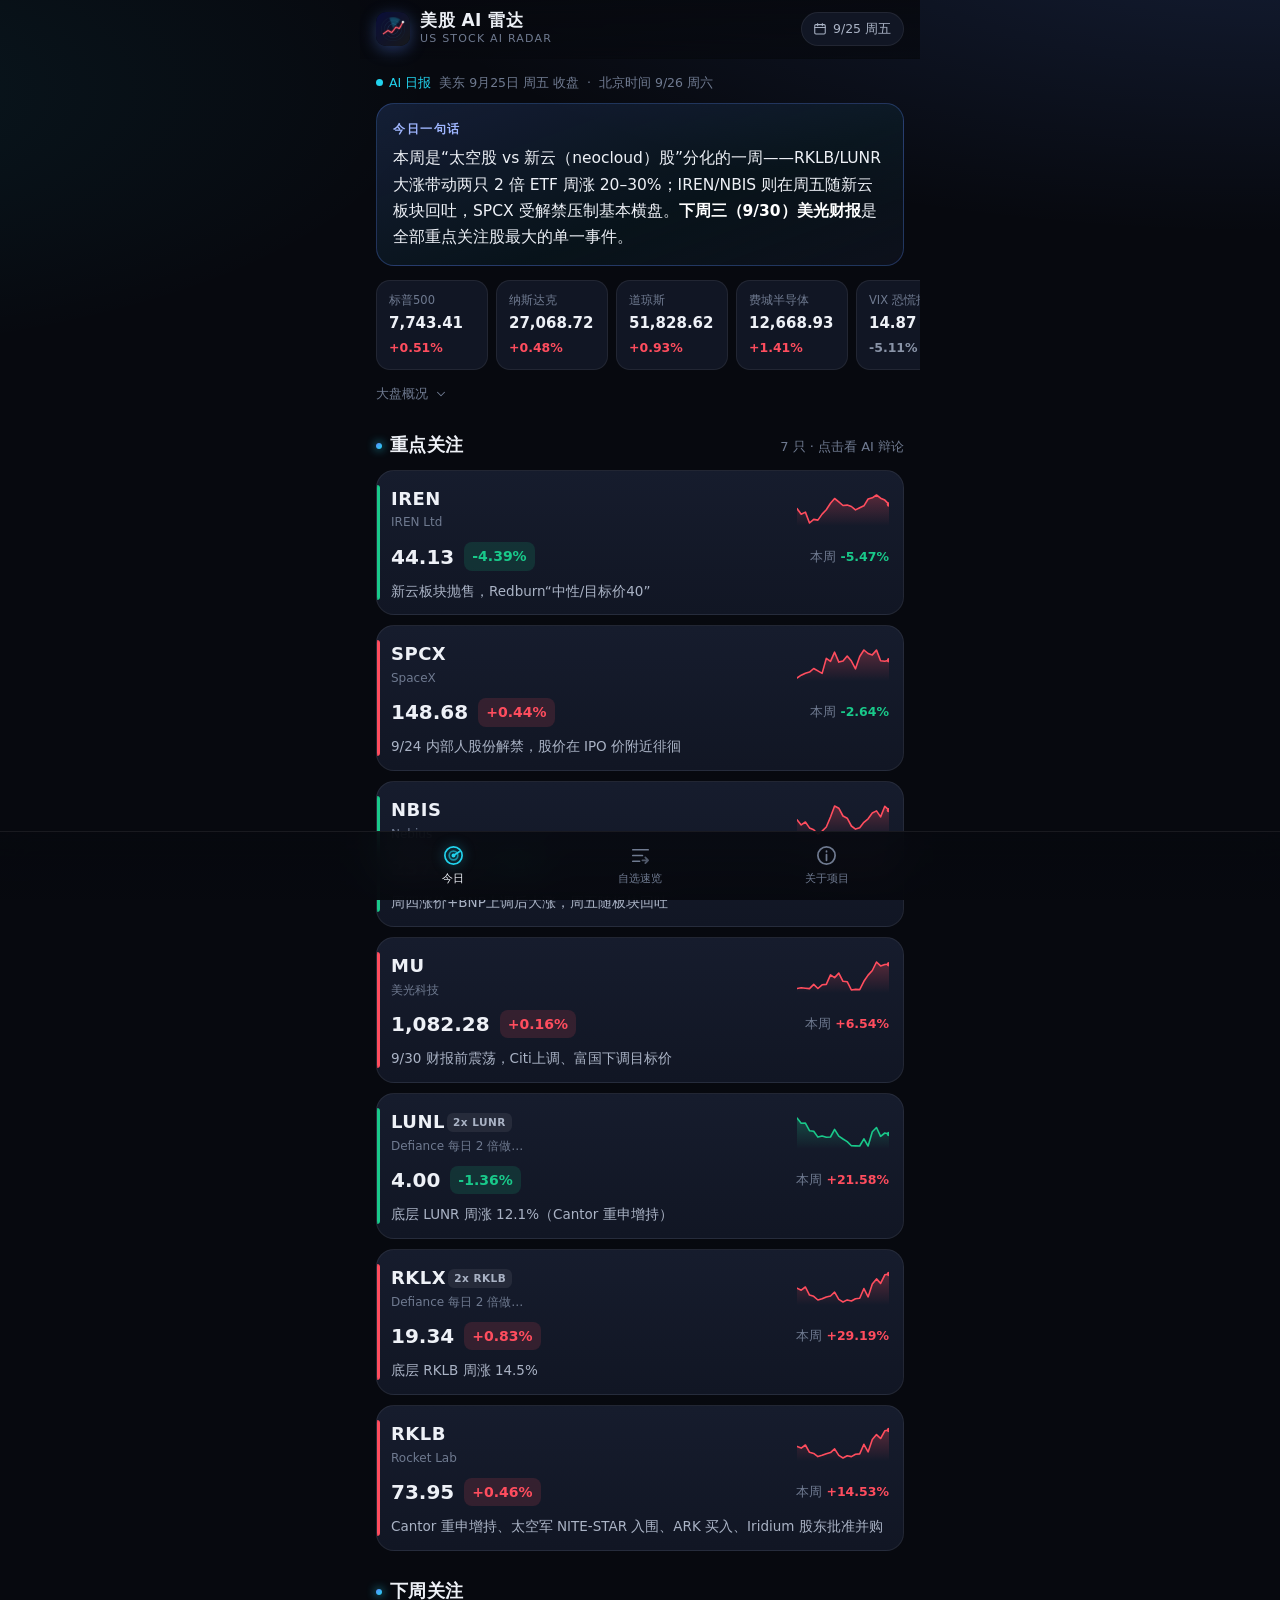
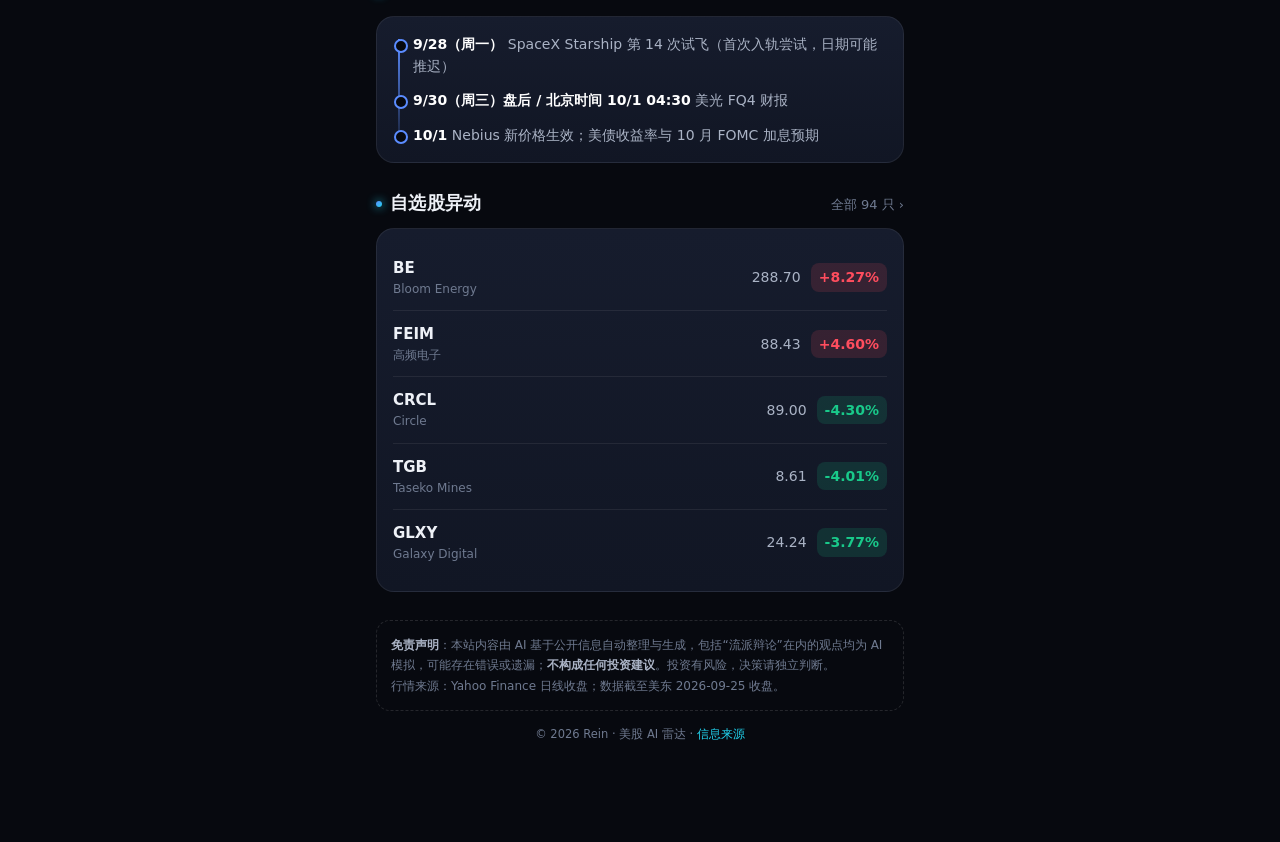
==== index.html @ 400b1da5 "美股 AI 雷达 v1: mobile-first PWA, daily JSON pipeline, AI debate UI" ====
<!doctype html>
<html lang="zh-CN">
<head>
<meta charset="utf-8">
<meta name="viewport" content="width=device-width,initial-scale=1,viewport-fit=cover">
<title>美股 AI 雷达 · 每日中文美股异动解读</title>
<meta name="description" content="AI Agent 每个交易日自动汇总美国媒体、公告、分析师评级与论坛情绪，用中文解读美股涨跌原因，并模拟价值/成长/技术/宏观四大流派辩论。">
<meta name="theme-color" content="#07090f">
<meta name="color-scheme" content="dark">
<meta name="apple-mobile-web-app-capable" content="yes">
<meta name="mobile-web-app-capable" content="yes">
<meta name="apple-mobile-web-app-status-bar-style" content="black-translucent">
<meta name="apple-mobile-web-app-title" content="美股雷达">
<meta property="og:title" content="美股 AI 雷达">
<meta property="og:description" content="每天早上，用中文读懂美股为什么涨跌 · AI 多流派辩论">
<meta property="og:image" content="icons/og.png">
<link rel="manifest" href="manifest.webmanifest">
<link rel="icon" href="icons/favicon-32.png" sizes="32x32">
<link rel="apple-touch-icon" href="icons/apple-touch-icon.png">
<link rel="stylesheet" href="assets/app.css">
</head>
<body>
<main id="app" aria-live="polite"></main>
<noscript><p style="padding:24px;color:#aab3c5">请启用 JavaScript 以查看美股 AI 雷达。</p></noscript>
<script src="assets/app.js" defer></script>
</body>
</html>
---- assets/app.css ----
/* 美股 AI 雷达 — mobile-first dark finance theme. No external fonts / CDNs. */
:root{
  --bg:#07090f; --bg2:#0c1019; --card:#111624; --card2:#161c2d; --line:rgba(255,255,255,.07); --line2:rgba(255,255,255,.12);
  --tx:#eef1f7; --tx2:#aab3c5; --tx3:#6f7a90;
  --up:#ff4d5e; --up-bg:rgba(255,77,94,.14); --dn:#19c98a; --dn-bg:rgba(25,201,138,.14); --flat:#8a94a8;
  --acc:#5b8cff; --acc2:#22d3ee; --grad:linear-gradient(135deg,#5b8cff 0%,#22d3ee 100%);
  --v:#f5b942; --g:#9b8cff; --t:#38bdf8; --m:#f472b6;
  --r:18px; --r2:12px;
  --safe-b:env(safe-area-inset-bottom,0px); --safe-t:env(safe-area-inset-top,0px);
  --font:-apple-system,BlinkMacSystemFont,"PingFang SC","HarmonyOS Sans SC","MiSans","Hiragino Sans GB","Microsoft YaHei","Noto Sans CJK SC","Source Han Sans SC",system-ui,sans-serif;
  --mono:"SF Mono","JetBrains Mono","Roboto Mono",ui-monospace,Menlo,Consolas,monospace;
}
*{box-sizing:border-box;-webkit-tap-highlight-color:transparent}
html{background:var(--bg);color-scheme:dark}
body{margin:0;font-family:var(--font);color:var(--tx);font-size:15px;line-height:1.6;min-height:100vh;
  background:radial-gradient(120% 60% at 100% -10%,rgba(91,140,255,.16),transparent 60%),radial-gradient(90% 50% at -20% 10%,rgba(34,211,238,.08),transparent 60%),var(--bg);
  background-attachment:fixed;-webkit-font-smoothing:antialiased;overflow-x:hidden}
a{color:var(--acc2);text-decoration:none}
button{font:inherit;color:inherit;background:none;border:0;padding:0;cursor:pointer}
.num{font-variant-numeric:tabular-nums;font-feature-settings:"tnum"}
.up{color:var(--up)} .dn{color:var(--dn)} .flat{color:var(--flat)}
#app{max-width:560px;margin:0 auto;padding:calc(var(--safe-t) + 0px) 16px calc(92px + var(--safe-b));}

/* top bar */
.topbar{position:sticky;top:0;z-index:20;margin:0 -16px;padding:calc(var(--safe-t) + 10px) 16px 10px;display:flex;align-items:center;gap:10px;
  background:linear-gradient(to bottom,rgba(7,9,15,.92),rgba(7,9,15,.75));backdrop-filter:blur(14px);-webkit-backdrop-filter:blur(14px);border-bottom:1px solid transparent;transition:border-color .2s}
.topbar.scrolled{border-bottom-color:var(--line)}
.brand{display:flex;align-items:center;gap:10px;flex:1;min-width:0}
.brand img{width:34px;height:34px;border-radius:10px;box-shadow:0 4px 16px rgba(91,140,255,.35)}
.brand b{font-size:17px;letter-spacing:.5px;display:block;line-height:1.2}
.brand small{display:block;color:var(--tx3);font-size:11px;letter-spacing:1.2px;text-transform:uppercase}
.pill{display:inline-flex;align-items:center;gap:6px;padding:6px 11px;border-radius:999px;background:var(--card);border:1px solid var(--line);color:var(--tx2);font-size:12.5px;white-space:nowrap}
.pill select{appearance:none;-webkit-appearance:none;background:none;border:0;color:inherit;font:inherit;padding:0;outline:none}
.back{width:36px;height:36px;border-radius:12px;display:grid;place-items:center;background:var(--card);border:1px solid var(--line)}
.back svg{width:18px;height:18px}
.tb-title{flex:1;min-width:0}
.tb-title b{font-size:17px;display:block;line-height:1.2}
.tb-title small{color:var(--tx3);font-size:12px;display:block;white-space:nowrap;overflow:hidden;text-overflow:ellipsis}

/* generic */
.sec{margin:26px 0 10px;display:flex;align-items:baseline;justify-content:space-between;gap:8px}
.sec h2{font-size:18px;margin:0;letter-spacing:.3px}
.sec h2 .dot{display:inline-block;width:6px;height:6px;border-radius:50%;background:var(--grad);margin-right:8px;vertical-align:middle;box-shadow:0 0 10px var(--acc2)}
.sec .more{font-size:13px;color:var(--tx3)}
.card{background:linear-gradient(180deg,var(--card2),var(--card));border:1px solid var(--line);border-radius:var(--r);padding:16px}
.muted{color:var(--tx2)} .faint{color:var(--tx3);font-size:12.5px}
.chg{display:inline-flex;align-items:center;justify-content:center;min-width:68px;padding:3px 8px;border-radius:8px;font-weight:650;font-size:14px}
.chg.up{background:var(--up-bg)} .chg.dn{background:var(--dn-bg)} .chg.flat{background:rgba(138,148,168,.12)}
strong{color:#fff;font-weight:650}
.fade-in{animation:fadeUp .45s cubic-bezier(.2,.8,.2,1) both}
@keyframes fadeUp{from{opacity:0;transform:translateY(10px)}to{opacity:1;transform:none}}

/* hero */
.hero{margin-top:14px}
.hero .when{font-size:12.5px;color:var(--tx3);display:flex;gap:8px;align-items:center;flex-wrap:wrap}
.live{display:inline-flex;align-items:center;gap:6px;color:var(--acc2)}
.live i{width:7px;height:7px;border-radius:50%;background:var(--acc2);box-shadow:0 0 0 0 rgba(34,211,238,.6);animation:ping 2s infinite}
@keyframes ping{0%{box-shadow:0 0 0 0 rgba(34,211,238,.55)}80%,100%{box-shadow:0 0 0 8px rgba(34,211,238,0)}}
.headline{position:relative;margin-top:10px;padding:16px 16px 14px;border-radius:var(--r);background:linear-gradient(160deg,rgba(91,140,255,.16),rgba(34,211,238,.05) 60%,rgba(17,22,36,.6));border:1px solid rgba(91,140,255,.28)}
.headline .lbl{font-size:12px;letter-spacing:1.5px;color:#9fb6ff;font-weight:600}
.headline p{margin:6px 0 0;font-size:15.5px;line-height:1.7}
.idx{display:flex;gap:8px;overflow-x:auto;margin:12px -16px 0;padding:2px 16px 4px;scrollbar-width:none}
.idx::-webkit-scrollbar{display:none}
.idx .it{flex:0 0 auto;min-width:112px;padding:10px 12px;border-radius:14px;background:var(--card);border:1px solid var(--line)}
.idx .it span{display:block;font-size:11.5px;color:var(--tx3)}
.idx .it b{display:block;font-size:15px;margin-top:2px}
.idx .it em{font-style:normal;font-size:12.5px;font-weight:600}
details.ov{margin-top:10px}
details.ov summary{list-style:none;color:var(--tx3);font-size:13px;cursor:pointer;display:flex;align-items:center;gap:6px}
details.ov summary::-webkit-details-marker{display:none}
details.ov summary svg{width:14px;height:14px;transition:transform .2s}
details.ov[open] summary svg{transform:rotate(180deg)}
details.ov p{font-size:14px;color:var(--tx2);margin:8px 0 0}

/* stock cards */
.stocks{display:grid;gap:10px}
.sc{display:block;position:relative;overflow:hidden;padding:14px 14px 13px;border-radius:var(--r);background:linear-gradient(180deg,var(--card2),var(--card));border:1px solid var(--line);color:inherit;transition:transform .15s,border-color .2s}
.sc:active{transform:scale(.985)}
.sc::before{content:"";position:absolute;left:0;top:14px;bottom:14px;width:3px;border-radius:0 3px 3px 0;background:var(--c,var(--flat))}
.sc .row1{display:flex;align-items:center;gap:10px}
.sc .tk{font-size:18px;font-weight:750;letter-spacing:.5px}
.sc .nm{font-size:12px;color:var(--tx3);white-space:nowrap;overflow:hidden;text-overflow:ellipsis;max-width:140px}
.sc .spark{margin-left:auto;width:92px;height:34px;flex:0 0 auto}
.sc .row2{display:flex;align-items:center;gap:10px;margin-top:8px}
.sc .px{font-size:20px;font-weight:700}
.sc .wk{font-size:12.5px;color:var(--tx3);margin-left:auto}
.sc .wk b{font-weight:650}
.sc .why{margin-top:8px;font-size:13.5px;color:var(--tx2);line-height:1.55;display:-webkit-box;-webkit-line-clamp:2;-webkit-box-orient:vertical;overflow:hidden}
.tag{display:inline-block;font-size:10.5px;padding:1px 6px;border-radius:6px;background:rgba(255,255,255,.07);color:var(--tx2);margin-left:2px;vertical-align:2px}

/* timeline */
.tl{position:relative;padding-left:20px}
.tl::before{content:"";position:absolute;left:5px;top:6px;bottom:6px;width:2px;background:linear-gradient(var(--acc),rgba(91,140,255,.1))}
.tl .e{position:relative;margin:0 0 12px;font-size:14px;color:var(--tx2)}
.tl .e::before{content:"";position:absolute;left:-19px;top:6px;width:10px;height:10px;border-radius:50%;background:var(--bg);border:2px solid var(--acc)}
.tl .e:last-child{margin-bottom:0}

/* mini list */
.ml .r{display:flex;flex-wrap:wrap;align-items:center;gap:6px 10px;padding:11px 0;border-bottom:1px solid var(--line)}
.ml .r:last-child{border-bottom:0}
.ml .r .l{flex:1;min-width:0}
.ml .r .l b{font-size:15px}
.ml .r .l>span{display:block;font-size:12px;color:var(--tx3);white-space:nowrap;overflow:hidden;text-overflow:ellipsis}
.ml .r .p{font-size:14px;color:var(--tx2);text-align:right}
.ml .r .reason{flex-basis:100%;font-size:13px;color:var(--tx2);line-height:1.6;padding:8px 10px;border-radius:10px;background:rgba(255,255,255,.035)}

/* detail header */
.dh{margin-top:14px;display:flex;align-items:flex-end;gap:12px;flex-wrap:wrap}
.dh .px{font-size:38px;font-weight:750;line-height:1;letter-spacing:-.5px}
.dh .chgs{display:flex;flex-direction:column;gap:4px;padding-bottom:3px}
.dh .chgs span{font-size:12px;color:var(--tx3)}
.dh .chgs b{font-weight:650}
.dnote{margin-top:8px;font-size:12.5px;color:var(--tx3)}

/* chart */
.chart{position:relative;margin-top:14px;padding:12px 8px 8px}
.chart .hd{display:flex;justify-content:space-between;padding:0 6px 4px;font-size:12.5px;color:var(--tx3)}
.chart svg{display:block;width:100%;height:auto;touch-action:pan-y;overflow:visible}
.chart .tip{position:absolute;pointer-events:none;padding:6px 9px;border-radius:10px;background:rgba(10,13,22,.95);border:1px solid var(--line2);font-size:12px;white-space:nowrap;opacity:0;transform:translate(-50%,-110%);transition:opacity .12s;z-index:2}
.chart .tip b{font-size:13.5px}
.evs{margin-top:6px;padding:0 6px}
.ev{display:flex;gap:10px;align-items:flex-start;padding:8px 6px;border-radius:10px;font-size:13.5px;color:var(--tx2);transition:background .2s}
.ev.on{background:rgba(91,140,255,.12)}
.ev .n{flex:0 0 20px;height:20px;border-radius:50%;background:var(--acc);color:#fff;font-size:11px;font-weight:700;display:grid;place-items:center;margin-top:1px}
.ev .n.fut{background:transparent;border:1.5px dashed var(--acc2);color:var(--acc2)}
.ev .d{flex:0 0 38px;color:var(--tx3);font-size:12.5px;padding-top:1px}

/* content blocks */
.blk h3{margin:0 0 10px;font-size:15.5px;display:flex;align-items:center;gap:8px}
.blk h3 svg{width:18px;height:18px;color:var(--acc2)}
.blk ul{margin:0;padding:0;list-style:none}
.blk li{position:relative;padding-left:16px;margin:0 0 9px;font-size:14.5px;color:var(--tx2);line-height:1.7}
.blk li:last-child{margin-bottom:0}
.blk li::before{content:"";position:absolute;left:2px;top:.72em;width:5px;height:5px;border-radius:50%;background:var(--tx3)}
.blk p{margin:0;font-size:14.5px;color:var(--tx2);line-height:1.7}
.warn{margin-top:10px;padding:10px 12px;border-radius:12px;background:rgba(245,185,66,.08);border:1px solid rgba(245,185,66,.22);font-size:13px;color:#f3d38e}
.sent{display:flex;height:10px;border-radius:6px;overflow:hidden;background:rgba(255,255,255,.06);margin:4px 0 8px}
.sent i{display:block;height:100%}
.sent-lg{display:flex;justify-content:space-between;font-size:12.5px;color:var(--tx3)}
.sent-lg b{font-weight:650}
.stack{display:grid;gap:10px;margin-top:10px}

/* ===== DEBATE (showpiece) ===== */
.debate{position:relative;margin-top:26px;border-radius:22px;padding:18px 14px 16px;overflow:hidden;
  background:radial-gradient(120% 70% at 50% -20%,rgba(155,140,255,.18),transparent 60%),linear-gradient(180deg,#121729,#0d1120);border:1px solid rgba(155,140,255,.22)}
.debate .top{text-align:center}
.debate .kicker{font-size:11.5px;letter-spacing:2.5px;color:#b9b0ff;font-weight:600}
.debate h3{margin:4px 0 2px;font-size:20px;letter-spacing:.5px}
.debate .sub{font-size:12px;color:var(--tx3)}
.panel{display:flex;justify-content:space-around;margin:16px 0 6px}
.panel .who{display:flex;flex-direction:column;align-items:center;gap:6px;font-size:12px;color:var(--tx2);transition:transform .3s,opacity .3s}
.panel .who.speaking{transform:translateY(-3px)}
.panel .who.speaking .av{box-shadow:0 0 0 3px var(--bg2),0 0 0 5px var(--sc),0 0 22px var(--sc)}
.av{width:44px;height:44px;border-radius:50%;display:grid;place-items:center;background:radial-gradient(circle at 30% 25%,var(--scl,#fff),var(--sc) 55%,var(--scd,#333));box-shadow:0 0 0 3px var(--bg2),0 0 0 4px var(--sc2);transition:box-shadow .3s;flex:0 0 auto}
.av svg{width:22px;height:22px;color:#0b0e17}
.av.sm{width:34px;height:34px}
.av.sm svg{width:17px;height:17px}
.round{display:flex;align-items:center;gap:10px;margin:18px 0 10px;font-size:12px;color:var(--tx3);letter-spacing:1.5px}
.round::before,.round::after{content:"";flex:1;height:1px;background:var(--line2)}
.round b{color:var(--tx2);font-weight:600}
.msg{display:flex;gap:10px;align-items:flex-start;margin:0 0 12px}
.msg.r{flex-direction:row-reverse}
.msg .bub{position:relative;max-width:calc(100% - 50px);padding:10px 13px 11px;border-radius:16px;background:rgba(255,255,255,.045);border:1px solid var(--sc2);font-size:14px;line-height:1.65;color:#dfe4ee}
.msg:not(.r) .bub{border-top-left-radius:5px}
.msg.r .bub{border-top-right-radius:5px;background:var(--sc3)}
.msg .nm{display:block;font-size:12px;font-weight:650;color:var(--sc);margin-bottom:2px;letter-spacing:.3px}
.msg .nm em{font-style:normal;color:var(--tx3);font-weight:500;margin-left:6px}
.msg.hide{display:none}
.msg.show{animation:pop .42s cubic-bezier(.2,.9,.25,1.2) both}
@keyframes pop{from{opacity:0;transform:translateY(8px) scale(.97)}to{opacity:1;transform:none}}
.typing{display:inline-flex;gap:4px;padding:4px 2px}
.typing i{width:6px;height:6px;border-radius:50%;background:var(--sc);opacity:.4;animation:blink 1s infinite}
.typing i:nth-child(2){animation-delay:.15s}.typing i:nth-child(3){animation-delay:.3s}
@keyframes blink{0%,100%{opacity:.25;transform:translateY(0)}50%{opacity:1;transform:translateY(-3px)}}
.consensus{position:relative;margin-top:18px;padding:16px;border-radius:18px;background:linear-gradient(160deg,rgba(91,140,255,.18),rgba(34,211,238,.08));isolation:isolate}
.consensus::before{content:"";position:absolute;inset:0;border-radius:inherit;padding:1.2px;background:conic-gradient(from var(--ang,0deg),#f5b942,#9b8cff,#38bdf8,#f472b6,#f5b942);
  -webkit-mask:linear-gradient(#000 0 0) content-box,linear-gradient(#000 0 0);-webkit-mask-composite:xor;mask-composite:exclude;z-index:-1;animation:spin 6s linear infinite}
@property --ang{syntax:"<angle>";inherits:false;initial-value:0deg}
@keyframes spin{to{--ang:360deg}}
.consensus .h{display:flex;align-items:center;gap:8px;font-weight:700;font-size:15px}
.consensus .h .avs{display:flex}
.consensus .h .avs .av{width:22px;height:22px;margin-right:-6px;box-shadow:0 0 0 2px #121729}
.consensus .h .avs .av svg{width:12px;height:12px}
.consensus p{margin:10px 0 0;font-size:14.5px;line-height:1.75;color:#eef2fb}
.consensus.hide{display:none}
.consensus.show{animation:pop .6s cubic-bezier(.2,.9,.25,1.1) both}
.dctl{display:flex;justify-content:space-between;align-items:center;margin-top:12px;font-size:11.5px;color:var(--tx3)}
.dctl button{display:inline-flex;align-items:center;gap:6px;padding:6px 11px;border-radius:999px;border:1px solid var(--line2);color:var(--tx2);font-size:12.5px}
.dctl button svg{width:14px;height:14px}

/* pager */
.pager{display:flex;gap:10px;margin-top:22px}
.pager a{flex:1;padding:12px 14px;border-radius:14px;background:var(--card);border:1px solid var(--line);color:var(--tx2);font-size:13px}
.pager a b{display:block;color:var(--tx);font-size:15px}
.pager a.nx{text-align:right}

/* watchlist */
.seg{display:flex;padding:4px;border-radius:14px;background:var(--card);border:1px solid var(--line);margin-top:14px}
.seg button{flex:1;padding:8px 0;border-radius:10px;font-size:14px;color:var(--tx3);transition:all .2s}
.seg button.on{background:var(--card2);color:var(--tx);box-shadow:0 2px 10px rgba(0,0,0,.35);border:1px solid var(--line2)}
.heat{display:grid;grid-template-columns:repeat(4,1fr);gap:6px;margin-top:10px}
.heat .h{padding:8px 4px;border-radius:10px;text-align:center;font-size:12px;line-height:1.3}
.heat .h b{display:block;font-size:13px;color:#fff}
.sector{margin-top:16px}
.sector .snm{font-size:13.5px;font-weight:650;margin-bottom:2px}
.sector .snote{font-size:12.5px;color:var(--tx3);margin-top:6px}

/* about */
.ab-hero{margin-top:18px;padding:22px 18px;border-radius:22px;background:radial-gradient(100% 80% at 90% 0%,rgba(34,211,238,.18),transparent 60%),radial-gradient(90% 90% at 0% 100%,rgba(155,140,255,.18),transparent 60%),var(--card);border:1px solid var(--line)}
.ab-hero .k{font-size:11.5px;letter-spacing:2.5px;color:var(--acc2);font-weight:600}
.ab-hero h1{font-size:24px;line-height:1.35;margin:8px 0 10px}
.ab-hero h1 span{background:var(--grad);-webkit-background-clip:text;background-clip:text;color:transparent}
.ab-hero p{margin:0;color:var(--tx2);font-size:14.5px}
.kpis{display:grid;grid-template-columns:repeat(3,1fr);gap:8px;margin-top:16px}
.kpis div{padding:10px;border-radius:14px;background:rgba(255,255,255,.04);border:1px solid var(--line);text-align:center}
.kpis b{display:block;font-size:20px;background:var(--grad);-webkit-background-clip:text;background-clip:text;color:transparent}
.kpis span{font-size:11.5px;color:var(--tx3)}
.pipe{position:relative;margin-top:6px}
.step{position:relative;display:flex;gap:14px;padding:0 0 18px}
.step:last-child{padding-bottom:0}
.step .ic{position:relative;z-index:1;flex:0 0 42px;height:42px;border-radius:13px;display:grid;place-items:center;background:var(--card2);border:1px solid var(--line2)}
.step .ic svg{width:20px;height:20px;color:var(--acc2)}
.step:not(:last-child)::after{content:"";position:absolute;left:20px;top:44px;bottom:2px;width:2px;background:linear-gradient(var(--acc),rgba(34,211,238,.15))}
.step h4{margin:2px 0 3px;font-size:15px}
.step p{margin:0;font-size:13.5px;color:var(--tx2);line-height:1.6}
.chips{display:flex;flex-wrap:wrap;gap:6px;margin-top:8px}
.chips span{font-size:11.5px;padding:3px 8px;border-radius:999px;background:rgba(255,255,255,.05);border:1px solid var(--line);color:var(--tx2)}
.schools{display:grid;grid-template-columns:1fr 1fr;gap:8px}
.schools>div{display:flex;gap:10px;align-items:center;padding:10px;border-radius:14px;background:rgba(255,255,255,.03);border:1px solid var(--line)}
.schools b{font-size:14px;color:var(--sc)}
.schools span{display:block;font-size:11.5px;color:var(--tx3);line-height:1.4}
.author{display:flex;gap:12px;align-items:center}
.author .ph{width:48px;height:48px;border-radius:50%;background:var(--grad);display:grid;place-items:center;font-weight:800;font-size:20px;color:#07131f}

/* footer + tabbar */
.disc{margin-top:28px;padding:14px;border-radius:14px;border:1px dashed var(--line2);font-size:12px;color:var(--tx3);line-height:1.7}
.disc b{color:var(--tx2)}
.foot{margin:14px 0 6px;text-align:center;font-size:11.5px;color:var(--tx3)}
.tabbar{position:fixed;left:0;right:0;bottom:0;z-index:30;display:flex;justify-content:center;padding:8px 12px calc(8px + var(--safe-b));background:linear-gradient(to top,rgba(7,9,15,.97),rgba(7,9,15,.85));backdrop-filter:blur(16px);-webkit-backdrop-filter:blur(16px);border-top:1px solid var(--line)}
.tabbar .in{display:flex;width:100%;max-width:560px}
.tabbar a{flex:1;display:flex;flex-direction:column;align-items:center;gap:3px;padding:4px 0;font-size:11px;color:var(--tx3);transition:color .2s}
.tabbar a svg{width:23px;height:23px}
.tabbar a.on{color:var(--tx)}
.tabbar a.on svg{color:var(--acc2);filter:drop-shadow(0 0 6px rgba(34,211,238,.5))}
.src a{word-break:break-all;font-size:12.5px;display:block;margin:3px 0;color:#8fb3ff}
.empty{padding:60px 0;text-align:center;color:var(--tx3)}
.skel{height:90px;border-radius:var(--r);background:linear-gradient(90deg,var(--card) 25%,var(--card2) 50%,var(--card) 75%);background-size:200% 100%;animation:sk 1.2s infinite;margin-top:10px}
@keyframes sk{to{background-position:-200% 0}}
@media (prefers-reduced-motion:reduce){*{animation:none!important;transition:none!important}}
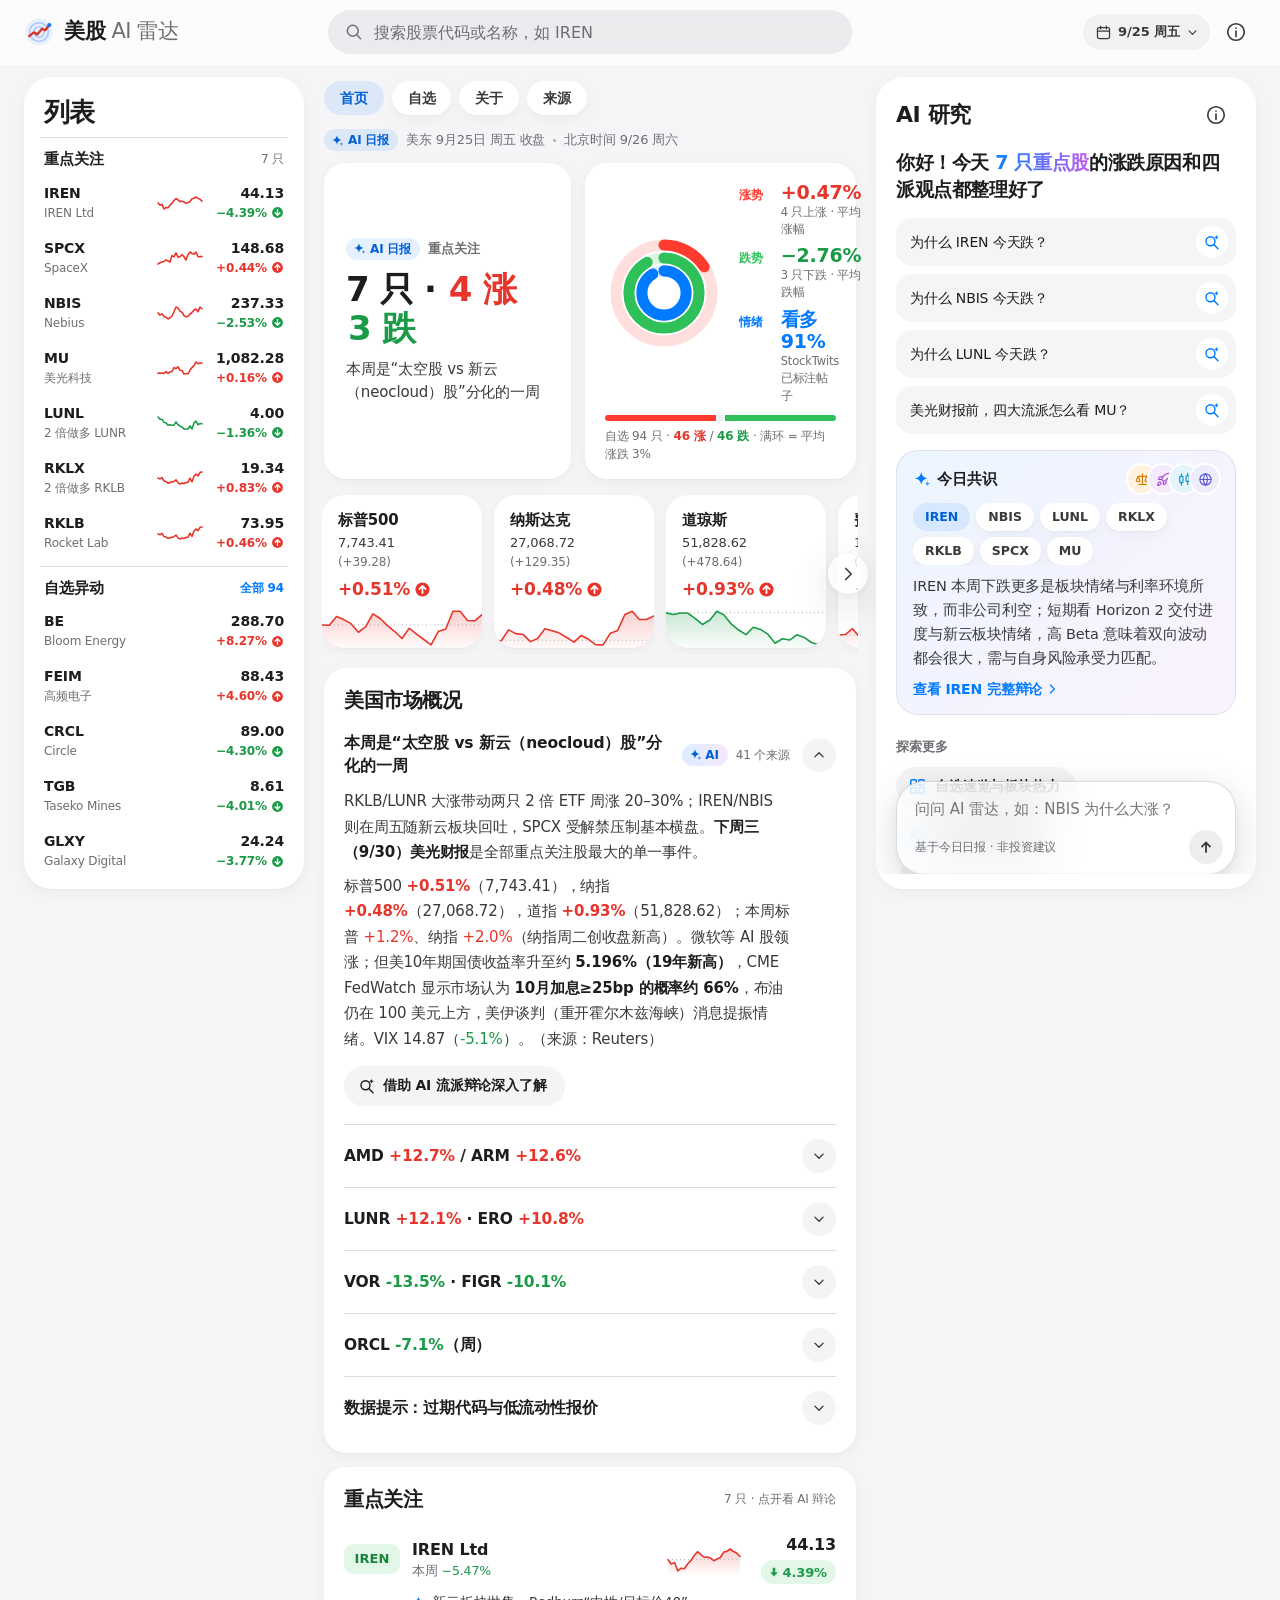
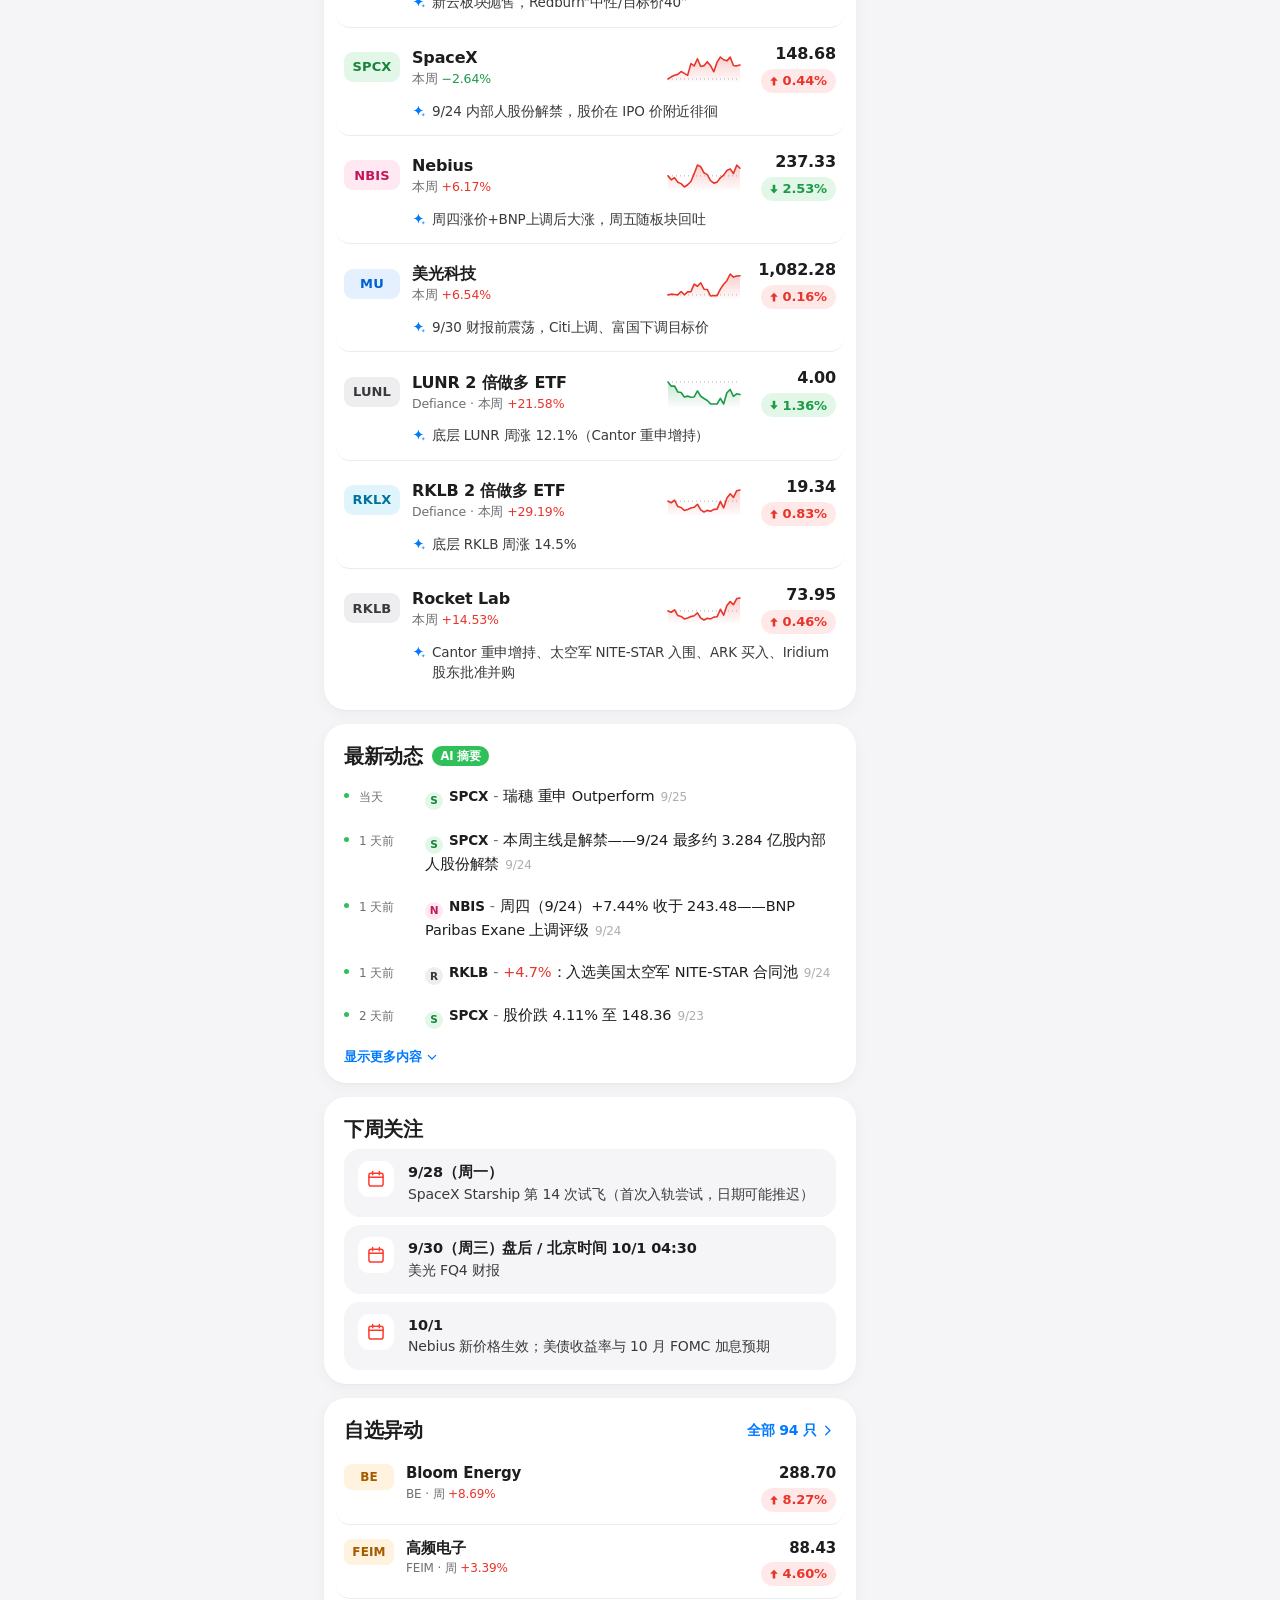
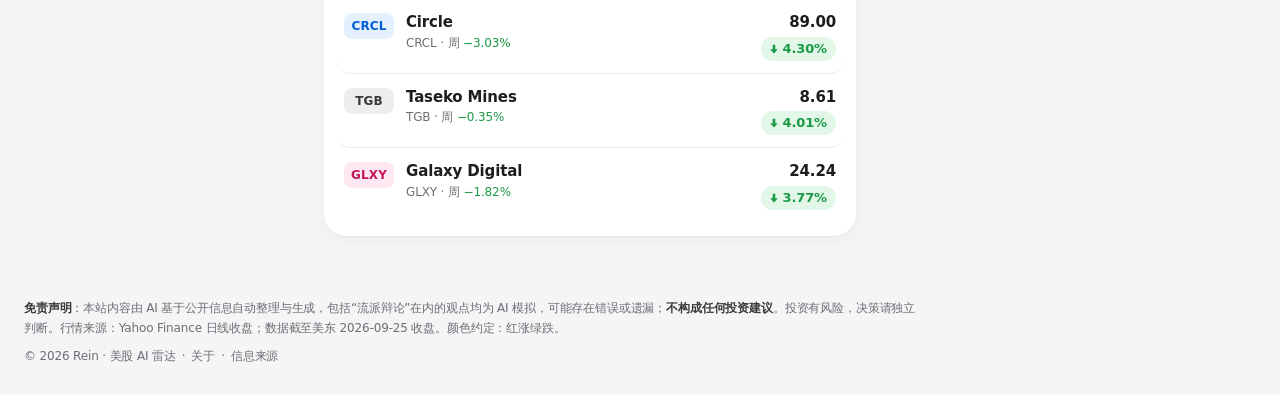
==== commit 8e19a730: "UI redesign: Google-Finance layout × Liquid Glass materials, dark mode, search, range tabs, activity" ====
--- a/index.html
+++ b/index.html
@@ -5,11 +5,12 @@
 <meta name="viewport" content="width=device-width,initial-scale=1,viewport-fit=cover">
 <title>美股 AI 雷达 · 每日中文美股异动解读</title>
 <meta name="description" content="AI Agent 每个交易日自动汇总美国媒体、公告、分析师评级与论坛情绪，用中文解读美股涨跌原因，并模拟价值/成长/技术/宏观四大流派辩论。">
-<meta name="theme-color" content="#07090f">
-<meta name="color-scheme" content="dark">
+<meta name="theme-color" media="(prefers-color-scheme: light)" content="#f5f5f7">
+<meta name="theme-color" media="(prefers-color-scheme: dark)" content="#000000">
+<meta name="color-scheme" content="light dark">
 <meta name="apple-mobile-web-app-capable" content="yes">
 <meta name="mobile-web-app-capable" content="yes">
-<meta name="apple-mobile-web-app-status-bar-style" content="black-translucent">
+<meta name="apple-mobile-web-app-status-bar-style" content="default">
 <meta name="apple-mobile-web-app-title" content="美股雷达">
 <meta property="og:title" content="美股 AI 雷达">
 <meta property="og:description" content="每天早上，用中文读懂美股为什么涨跌 · AI 多流派辩论">
@@ -21,7 +22,7 @@
 </head>
 <body>
 <main id="app" aria-live="polite"></main>
-<noscript><p style="padding:24px;color:#aab3c5">请启用 JavaScript 以查看美股 AI 雷达。</p></noscript>
+<noscript><p style="padding:24px;color:#5f6368">请启用 JavaScript 以查看美股 AI 雷达。</p></noscript>
 <script src="assets/app.js" defer></script>
 </body>
 </html>
--- a/assets/app.css
+++ b/assets/app.css
@@ -1,249 +1,619 @@
-/* 美股 AI 雷达 — mobile-first dark finance theme. No external fonts / CDNs. */
+/* 美股 AI 雷达 — Google-Finance information architecture × iOS "Liquid Glass" materials.
+   Chinese convention: red = up, green = down. Light + automatic dark mode. */
 :root{
-  --bg:#07090f; --bg2:#0c1019; --card:#111624; --card2:#161c2d; --line:rgba(255,255,255,.07); --line2:rgba(255,255,255,.12);
-  --tx:#eef1f7; --tx2:#aab3c5; --tx3:#6f7a90;
-  --up:#ff4d5e; --up-bg:rgba(255,77,94,.14); --dn:#19c98a; --dn-bg:rgba(25,201,138,.14); --flat:#8a94a8;
-  --acc:#5b8cff; --acc2:#22d3ee; --grad:linear-gradient(135deg,#5b8cff 0%,#22d3ee 100%);
-  --v:#f5b942; --g:#9b8cff; --t:#38bdf8; --m:#f472b6;
-  --r:18px; --r2:12px;
-  --safe-b:env(safe-area-inset-bottom,0px); --safe-t:env(safe-area-inset-top,0px);
-  --font:-apple-system,BlinkMacSystemFont,"PingFang SC","HarmonyOS Sans SC","MiSans","Hiragino Sans GB","Microsoft YaHei","Noto Sans CJK SC","Source Han Sans SC",system-ui,sans-serif;
-  --mono:"SF Mono","JetBrains Mono","Roboto Mono",ui-monospace,Menlo,Consolas,monospace;
+  --bg:#f5f5f7; --card:#fff; --card2:#f5f5f7; --fill:rgba(118,118,128,.12); --fill2:rgba(118,118,128,.08);
+  --line:rgba(60,60,67,.18); --line2:rgba(60,60,67,.1);
+  --tx:#1d1d1f; --tx2:#3a3a3c; --tx3:#6e6e73; --tx4:#aeaeb2;
+  --blue:#007aff; --blue2:#0a84ff; --blue-bg:rgba(0,122,255,.1); --blue-tx:#0060d6;
+  --up:#e8352b; --upR:#ff3b30; --up-bg:rgba(255,59,48,.11); --dn:#1b9a47; --dnR:#30c05a; --dn-bg:rgba(52,199,89,.14); --flat:#8e8e93;
+  --glass:rgba(255,255,255,.68); --glass-bd:rgba(255,255,255,.7); --glass-hl:inset 0 1px 0 rgba(255,255,255,.85),inset 0 -1px 0 rgba(0,0,0,.03);
+  --sh-card:0 1px 2px rgba(0,0,0,.04),0 4px 16px rgba(0,0,0,.04); --sh-pop:0 12px 40px rgba(0,0,0,.14),0 2px 8px rgba(0,0,0,.06);
+  --bub:#e9e9eb; --warn-bg:#fff6e5; --warn-tx:#6b4500;
+  --val:#d97a00; --val-b:#fff2de; --gro:#a347d6; --gro-b:#f5eafc; --tec:#128fcb; --tec-b:#e3f4fc; --mac:#5856d6; --mac-b:#ececfb; --hst:#8e8e93; --hst-b:#f2f2f7;
+  --r-sm:10px; --r:16px; --r-lg:22px; --r-xl:28px;
+  --spring:cubic-bezier(.34,1.56,.64,1); --ease:cubic-bezier(.32,.72,0,1);
+  --font:-apple-system,BlinkMacSystemFont,"SF Pro Display","SF Pro Text","PingFang SC","Google Sans",Roboto,"Noto Sans SC","Hiragino Sans GB","Microsoft YaHei",system-ui,"Segoe UI",sans-serif;
+  --abh:64px; --sat:env(safe-area-inset-top,0px); --sab:env(safe-area-inset-bottom,0px);
+  color-scheme:light dark;
 }
-*{box-sizing:border-box;-webkit-tap-highlight-color:transparent}
-html{background:var(--bg);color-scheme:dark}
-body{margin:0;font-family:var(--font);color:var(--tx);font-size:15px;line-height:1.6;min-height:100vh;
-  background:radial-gradient(120% 60% at 100% -10%,rgba(91,140,255,.16),transparent 60%),radial-gradient(90% 50% at -20% 10%,rgba(34,211,238,.08),transparent 60%),var(--bg);
-  background-attachment:fixed;-webkit-font-smoothing:antialiased;overflow-x:hidden}
-a{color:var(--acc2);text-decoration:none}
-button{font:inherit;color:inherit;background:none;border:0;padding:0;cursor:pointer}
-.num{font-variant-numeric:tabular-nums;font-feature-settings:"tnum"}
+@media (prefers-color-scheme:dark){:root{
+  --bg:#000; --card:#1c1c1e; --card2:#2c2c2e; --fill:rgba(118,118,128,.24); --fill2:rgba(118,118,128,.16);
+  --line:rgba(84,84,88,.6); --line2:rgba(84,84,88,.36);
+  --tx:#f5f5f7; --tx2:#d1d1d6; --tx3:#98989d; --tx4:#636366;
+  --blue:#0a84ff; --blue2:#409cff; --blue-bg:rgba(10,132,255,.2); --blue-tx:#64a8ff;
+  --up:#ff453a; --upR:#ff453a; --up-bg:rgba(255,69,58,.2); --dn:#30d158; --dnR:#30d158; --dn-bg:rgba(48,209,88,.18); --flat:#98989d;
+  --glass:rgba(30,30,32,.62); --glass-bd:rgba(255,255,255,.1); --glass-hl:inset 0 1px 0 rgba(255,255,255,.1),inset 0 -1px 0 rgba(0,0,0,.2);
+  --sh-card:none; --sh-pop:0 16px 48px rgba(0,0,0,.6);
+  --bub:#2c2c2e; --warn-bg:rgba(255,159,10,.14); --warn-tx:#ffd08a;
+  --val:#ff9f0a; --val-b:rgba(255,159,10,.18); --gro:#bf5af2; --gro-b:rgba(191,90,242,.2); --tec:#64d2ff; --tec-b:rgba(100,210,255,.16); --mac:#7d7aff; --mac-b:rgba(94,92,230,.26); --hst:#98989d; --hst-b:#2c2c2e;
+}}
+*{box-sizing:border-box;margin:0;padding:0}
+html{-webkit-text-size-adjust:100%;scroll-padding-top:calc(var(--abh) + 16px);background:var(--bg)}
+body{background:var(--bg);color:var(--tx);font:15px/1.5 var(--font);letter-spacing:-.01em;-webkit-font-smoothing:antialiased;min-height:100vh;-webkit-tap-highlight-color:transparent;overflow-x:hidden}
+a{color:var(--blue);text-decoration:none}
+button{font:inherit;color:inherit;background:none;border:0;cursor:pointer}
+input,select{font:inherit;color:inherit}
+strong{font-weight:600;color:var(--tx)}
+.num{font-variant-numeric:tabular-nums;letter-spacing:-.01em}
 .up{color:var(--up)} .dn{color:var(--dn)} .flat{color:var(--flat)}
-#app{max-width:560px;margin:0 auto;padding:calc(var(--safe-t) + 0px) 16px calc(92px + var(--safe-b));}
-
-/* top bar */
-.topbar{position:sticky;top:0;z-index:20;margin:0 -16px;padding:calc(var(--safe-t) + 10px) 16px 10px;display:flex;align-items:center;gap:10px;
-  background:linear-gradient(to bottom,rgba(7,9,15,.92),rgba(7,9,15,.75));backdrop-filter:blur(14px);-webkit-backdrop-filter:blur(14px);border-bottom:1px solid transparent;transition:border-color .2s}
-.topbar.scrolled{border-bottom-color:var(--line)}
-.brand{display:flex;align-items:center;gap:10px;flex:1;min-width:0}
-.brand img{width:34px;height:34px;border-radius:10px;box-shadow:0 4px 16px rgba(91,140,255,.35)}
-.brand b{font-size:17px;letter-spacing:.5px;display:block;line-height:1.2}
-.brand small{display:block;color:var(--tx3);font-size:11px;letter-spacing:1.2px;text-transform:uppercase}
-.pill{display:inline-flex;align-items:center;gap:6px;padding:6px 11px;border-radius:999px;background:var(--card);border:1px solid var(--line);color:var(--tx2);font-size:12.5px;white-space:nowrap}
-.pill select{appearance:none;-webkit-appearance:none;background:none;border:0;color:inherit;font:inherit;padding:0;outline:none}
-.back{width:36px;height:36px;border-radius:12px;display:grid;place-items:center;background:var(--card);border:1px solid var(--line)}
-.back svg{width:18px;height:18px}
-.tb-title{flex:1;min-width:0}
-.tb-title b{font-size:17px;display:block;line-height:1.2}
-.tb-title small{color:var(--tx3);font-size:12px;display:block;white-space:nowrap;overflow:hidden;text-overflow:ellipsis}
-
-/* generic */
-.sec{margin:26px 0 10px;display:flex;align-items:baseline;justify-content:space-between;gap:8px}
-.sec h2{font-size:18px;margin:0;letter-spacing:.3px}
-.sec h2 .dot{display:inline-block;width:6px;height:6px;border-radius:50%;background:var(--grad);margin-right:8px;vertical-align:middle;box-shadow:0 0 10px var(--acc2)}
-.sec .more{font-size:13px;color:var(--tx3)}
-.card{background:linear-gradient(180deg,var(--card2),var(--card));border:1px solid var(--line);border-radius:var(--r);padding:16px}
-.muted{color:var(--tx2)} .faint{color:var(--tx3);font-size:12.5px}
-.chg{display:inline-flex;align-items:center;justify-content:center;min-width:68px;padding:3px 8px;border-radius:8px;font-weight:650;font-size:14px}
-.chg.up{background:var(--up-bg)} .chg.dn{background:var(--dn-bg)} .chg.flat{background:rgba(138,148,168,.12)}
-strong{color:#fff;font-weight:650}
-.fade-in{animation:fadeUp .45s cubic-bezier(.2,.8,.2,1) both}
-@keyframes fadeUp{from{opacity:0;transform:translateY(10px)}to{opacity:1;transform:none}}
-
-/* hero */
-.hero{margin-top:14px}
-.hero .when{font-size:12.5px;color:var(--tx3);display:flex;gap:8px;align-items:center;flex-wrap:wrap}
-.live{display:inline-flex;align-items:center;gap:6px;color:var(--acc2)}
-.live i{width:7px;height:7px;border-radius:50%;background:var(--acc2);box-shadow:0 0 0 0 rgba(34,211,238,.6);animation:ping 2s infinite}
-@keyframes ping{0%{box-shadow:0 0 0 0 rgba(34,211,238,.55)}80%,100%{box-shadow:0 0 0 8px rgba(34,211,238,0)}}
-.headline{position:relative;margin-top:10px;padding:16px 16px 14px;border-radius:var(--r);background:linear-gradient(160deg,rgba(91,140,255,.16),rgba(34,211,238,.05) 60%,rgba(17,22,36,.6));border:1px solid rgba(91,140,255,.28)}
-.headline .lbl{font-size:12px;letter-spacing:1.5px;color:#9fb6ff;font-weight:600}
-.headline p{margin:6px 0 0;font-size:15.5px;line-height:1.7}
-.idx{display:flex;gap:8px;overflow-x:auto;margin:12px -16px 0;padding:2px 16px 4px;scrollbar-width:none}
-.idx::-webkit-scrollbar{display:none}
-.idx .it{flex:0 0 auto;min-width:112px;padding:10px 12px;border-radius:14px;background:var(--card);border:1px solid var(--line)}
-.idx .it span{display:block;font-size:11.5px;color:var(--tx3)}
-.idx .it b{display:block;font-size:15px;margin-top:2px}
-.idx .it em{font-style:normal;font-size:12.5px;font-weight:600}
-details.ov{margin-top:10px}
-details.ov summary{list-style:none;color:var(--tx3);font-size:13px;cursor:pointer;display:flex;align-items:center;gap:6px}
-details.ov summary::-webkit-details-marker{display:none}
-details.ov summary svg{width:14px;height:14px;transition:transform .2s}
-details.ov[open] summary svg{transform:rotate(180deg)}
-details.ov p{font-size:14px;color:var(--tx2);margin:8px 0 0}
-
-/* stock cards */
-.stocks{display:grid;gap:10px}
-.sc{display:block;position:relative;overflow:hidden;padding:14px 14px 13px;border-radius:var(--r);background:linear-gradient(180deg,var(--card2),var(--card));border:1px solid var(--line);color:inherit;transition:transform .15s,border-color .2s}
-.sc:active{transform:scale(.985)}
-.sc::before{content:"";position:absolute;left:0;top:14px;bottom:14px;width:3px;border-radius:0 3px 3px 0;background:var(--c,var(--flat))}
-.sc .row1{display:flex;align-items:center;gap:10px}
-.sc .tk{font-size:18px;font-weight:750;letter-spacing:.5px}
-.sc .nm{font-size:12px;color:var(--tx3);white-space:nowrap;overflow:hidden;text-overflow:ellipsis;max-width:140px}
-.sc .spark{margin-left:auto;width:92px;height:34px;flex:0 0 auto}
-.sc .row2{display:flex;align-items:center;gap:10px;margin-top:8px}
-.sc .px{font-size:20px;font-weight:700}
-.sc .wk{font-size:12.5px;color:var(--tx3);margin-left:auto}
-.sc .wk b{font-weight:650}
-.sc .why{margin-top:8px;font-size:13.5px;color:var(--tx2);line-height:1.55;display:-webkit-box;-webkit-line-clamp:2;-webkit-box-orient:vertical;overflow:hidden}
-.tag{display:inline-block;font-size:10.5px;padding:1px 6px;border-radius:6px;background:rgba(255,255,255,.07);color:var(--tx2);margin-left:2px;vertical-align:2px}
-
-/* timeline */
-.tl{position:relative;padding-left:20px}
-.tl::before{content:"";position:absolute;left:5px;top:6px;bottom:6px;width:2px;background:linear-gradient(var(--acc),rgba(91,140,255,.1))}
-.tl .e{position:relative;margin:0 0 12px;font-size:14px;color:var(--tx2)}
-.tl .e::before{content:"";position:absolute;left:-19px;top:6px;width:10px;height:10px;border-radius:50%;background:var(--bg);border:2px solid var(--acc)}
-.tl .e:last-child{margin-bottom:0}
-
-/* mini list */
-.ml .r{display:flex;flex-wrap:wrap;align-items:center;gap:6px 10px;padding:11px 0;border-bottom:1px solid var(--line)}
-.ml .r:last-child{border-bottom:0}
-.ml .r .l{flex:1;min-width:0}
-.ml .r .l b{font-size:15px}
-.ml .r .l>span{display:block;font-size:12px;color:var(--tx3);white-space:nowrap;overflow:hidden;text-overflow:ellipsis}
-.ml .r .p{font-size:14px;color:var(--tx2);text-align:right}
-.ml .r .reason{flex-basis:100%;font-size:13px;color:var(--tx2);line-height:1.6;padding:8px 10px;border-radius:10px;background:rgba(255,255,255,.035)}
-
-/* detail header */
-.dh{margin-top:14px;display:flex;align-items:flex-end;gap:12px;flex-wrap:wrap}
-.dh .px{font-size:38px;font-weight:750;line-height:1;letter-spacing:-.5px}
-.dh .chgs{display:flex;flex-direction:column;gap:4px;padding-bottom:3px}
-.dh .chgs span{font-size:12px;color:var(--tx3)}
-.dh .chgs b{font-weight:650}
-.dnote{margin-top:8px;font-size:12.5px;color:var(--tx3)}
-
-/* chart */
-.chart{position:relative;margin-top:14px;padding:12px 8px 8px}
-.chart .hd{display:flex;justify-content:space-between;padding:0 6px 4px;font-size:12.5px;color:var(--tx3)}
-.chart svg{display:block;width:100%;height:auto;touch-action:pan-y;overflow:visible}
-.chart .tip{position:absolute;pointer-events:none;padding:6px 9px;border-radius:10px;background:rgba(10,13,22,.95);border:1px solid var(--line2);font-size:12px;white-space:nowrap;opacity:0;transform:translate(-50%,-110%);transition:opacity .12s;z-index:2}
-.chart .tip b{font-size:13.5px}
-.evs{margin-top:6px;padding:0 6px}
-.ev{display:flex;gap:10px;align-items:flex-start;padding:8px 6px;border-radius:10px;font-size:13.5px;color:var(--tx2);transition:background .2s}
-.ev.on{background:rgba(91,140,255,.12)}
-.ev .n{flex:0 0 20px;height:20px;border-radius:50%;background:var(--acc);color:#fff;font-size:11px;font-weight:700;display:grid;place-items:center;margin-top:1px}
-.ev .n.fut{background:transparent;border:1.5px dashed var(--acc2);color:var(--acc2)}
-.ev .d{flex:0 0 38px;color:var(--tx3);font-size:12.5px;padding-top:1px}
-
-/* content blocks */
-.blk h3{margin:0 0 10px;font-size:15.5px;display:flex;align-items:center;gap:8px}
-.blk h3 svg{width:18px;height:18px;color:var(--acc2)}
-.blk ul{margin:0;padding:0;list-style:none}
-.blk li{position:relative;padding-left:16px;margin:0 0 9px;font-size:14.5px;color:var(--tx2);line-height:1.7}
-.blk li:last-child{margin-bottom:0}
-.blk li::before{content:"";position:absolute;left:2px;top:.72em;width:5px;height:5px;border-radius:50%;background:var(--tx3)}
-.blk p{margin:0;font-size:14.5px;color:var(--tx2);line-height:1.7}
-.warn{margin-top:10px;padding:10px 12px;border-radius:12px;background:rgba(245,185,66,.08);border:1px solid rgba(245,185,66,.22);font-size:13px;color:#f3d38e}
-.sent{display:flex;height:10px;border-radius:6px;overflow:hidden;background:rgba(255,255,255,.06);margin:4px 0 8px}
+.faint{color:var(--tx3)} .small{font-size:12px} .center{text-align:center}
+.ic{width:20px;height:20px;flex:none;display:inline-block;vertical-align:middle}
+:focus-visible{outline:2px solid var(--blue);outline-offset:2px;border-radius:8px}
+.glass{background:var(--glass);-webkit-backdrop-filter:saturate(180%) blur(24px);backdrop-filter:saturate(180%) blur(24px)}
+.card{background:var(--card);border-radius:var(--r-lg);box-shadow:var(--sh-card)}
+
+/* press: quick shrink, spring back */
+.press,.frow,.wrow,.lrow,.sg,.xchip,.chip,.tabs a,.tonal,.icard,.news-row,.pager a,.heat .h,.srow,.ib,.dsel,.send,.acc summary,.tlink,.more,.ce{transition:transform .5s var(--spring),background-color .2s,box-shadow .25s,opacity .2s}
+.press:active,.frow:active,.wrow:active,.lrow:active,.sg:active,.xchip:active,.chip:active,.tabs a:active,.tonal:active,.icard:active,.news-row:active,.pager a:active,.heat .h:active,.srow:active,.ib:active,.dsel:active,.send:active,.tlink:active,.ce:active{transform:scale(.97);transition:transform .12s ease-out}
+.acc summary:active{transform:scale(.99);transition:transform .12s ease-out}
+
+/* ---------- glass app bar ---------- */
+.appbar{position:sticky;top:0;z-index:30;padding-top:var(--sat);border-bottom:.5px solid transparent;transition:border-color .25s,background-color .25s}
+body.scrolled .appbar{border-bottom-color:var(--line)}
+.ab{max-width:1440px;margin:0 auto;height:var(--abh);display:grid;grid-template-columns:280px minmax(0,1fr) 380px;align-items:center;padding:0 24px;position:relative}
+.ab-l{display:flex;align-items:center;gap:2px;min-width:0}
+.brand{display:flex;align-items:center;gap:10px;color:var(--tx);white-space:nowrap}
+.logo{width:30px;height:30px;flex:none}
+.bn{font-size:21px;letter-spacing:-.02em;color:var(--tx3);font-weight:500}
+.bn b{color:var(--tx);font-weight:700}
+.ab-t{display:none}
+.ab-c{padding:0 24px;max-width:780px}
+.ab-r{display:flex;justify-content:flex-end;align-items:center;gap:6px}
+.ib{width:40px;height:40px;border-radius:50%;display:inline-flex;align-items:center;justify-content:center;color:var(--tx2);flex:none}
+.ib:hover{background:var(--fill2)}
+.ib .ic{width:22px;height:22px}
+.back{margin-left:-8px;color:var(--blue)}
+.back .ic{width:24px;height:24px;stroke-width:2.2}
+.sbtn{display:none}
+.search{position:relative;display:flex;align-items:center;height:44px;background:var(--fill);border-radius:22px;padding:0 6px 0 16px;transition:background .2s,box-shadow .25s,border-radius .2s}
+.search:hover{background:var(--fill2)}
+.search:focus-within{background:var(--card);box-shadow:var(--sh-pop)}
+.search.open{border-radius:22px 22px 0 0}
+.search .si{width:20px;height:20px;color:var(--tx3)}
+.search input{flex:1;min-width:0;height:100%;border:0;background:transparent;outline:0;padding:0 10px;font-size:16px}
+.search input::placeholder{color:var(--tx3)}
+.search input::-webkit-search-cancel-button{display:none}
+.qx{width:34px;height:34px}
+.qx .ic{width:18px;height:18px}
+.sr{position:absolute;left:0;right:0;top:100%;background:var(--card);border-radius:0 0 22px 22px;box-shadow:0 18px 40px rgba(0,0,0,.14);padding:4px 0 12px;max-height:min(66vh,520px);overflow:auto;border-top:.5px solid var(--line2);z-index:40;animation:drop .35s var(--ease)}
+@keyframes drop{from{opacity:0;transform:translateY(-6px)}}
+.srh{font-size:12px;color:var(--tx3);padding:8px 20px 4px;font-weight:600}
+.srow{display:flex;align-items:center;gap:14px;padding:9px 20px;color:var(--tx)}
+.srow:hover,.srow.on{background:var(--fill2)}
+.st{flex:1;min-width:0;display:flex;flex-direction:column}
+.st b{font-weight:600;white-space:nowrap;overflow:hidden;text-overflow:ellipsis}
+.st span{font-size:12px;color:var(--tx3)} .st em{font-style:normal;color:var(--blue)}
+.sp{display:flex;flex-direction:column;align-items:flex-end;gap:2px}
+.sp b{font-weight:600}
+.sre{padding:16px 20px;color:var(--tx3)}
+.sm-only{display:none}
+.lt-block{display:none}
+.dsel{position:relative;display:inline-flex;align-items:center;gap:6px;height:36px;padding:0 10px 0 12px;background:var(--fill2);border-radius:18px;color:var(--tx2);font-size:13px;font-weight:600;cursor:pointer}
+.dsel:hover{background:var(--fill)}
+.dsel .ic{width:17px;height:17px}
+.dsel .dd{width:15px;height:15px;margin-left:-2px}
+.dsel select{appearance:none;-webkit-appearance:none;border:0;background:transparent;font:inherit;color:inherit;outline:0;cursor:pointer}
+.dsel select option{color:#000}
+
+/* ---------- layout ---------- */
+.layout{max-width:1440px;margin:0 auto;display:grid;grid-template-columns:280px minmax(0,1fr) 380px;gap:20px;align-items:start;padding:12px 24px 0}
+.col-l,.col-r{position:sticky;top:calc(var(--abh) + var(--sat) + 12px);max-height:calc(100vh - var(--abh) - var(--sat) - 24px);overflow:auto;background:var(--card);border-radius:var(--r-xl);box-shadow:var(--sh-card);scrollbar-width:none}
+.col-l::-webkit-scrollbar,.col-r::-webkit-scrollbar{display:none}
+.col-l{padding:6px 16px 12px}
+.col-r{padding:6px 20px 0}
+.col-c{min-width:0;padding:0 0 24px}
+.col-c>*{max-width:760px;margin-left:auto;margin-right:auto}
+.only-m{display:none}
+
+/* page transitions (spring) */
+.pg-enter{animation:pgin .6s var(--ease) both}
+.pg-enter.push{animation-name:pgpush}
+@keyframes pgin{from{opacity:0;transform:translateY(16px) scale(.992)}}
+@keyframes pgpush{from{opacity:0;transform:translateX(48px)}}
+body.swiping .layout{box-shadow:-16px 0 40px rgba(0,0,0,.18);border-radius:24px 0 0 24px}
+
+/* tabs (pill, Google skeleton) */
+.tabs,.seg,.chips{display:flex;gap:8px;overflow-x:auto;scrollbar-width:none}
+.tabs::-webkit-scrollbar,.seg::-webkit-scrollbar,.chips::-webkit-scrollbar,.icards::-webkit-scrollbar,.rtabs::-webkit-scrollbar{display:none}
+.tabs{padding:4px 0 14px}
+.tabs a,.chip{flex:none;height:34px;display:inline-flex;align-items:center;padding:0 16px;border-radius:17px;background:var(--card);box-shadow:var(--sh-card);color:var(--tx2);font-size:14px;font-weight:600;white-space:nowrap}
+.tabs a:hover,.chip:hover{background:var(--card2)}
+.tabs a.on,.chip.on{background:var(--blue-bg);box-shadow:none;color:var(--blue-tx)}
+.chip.sm{height:26px;padding:0 10px;font-size:12px;font-weight:500;color:var(--tx2);background:var(--fill2);box-shadow:none}
+
+.dateline{display:flex;flex-wrap:wrap;align-items:center;gap:6px 8px;font-size:13px;color:var(--tx3);margin:0 auto 12px}
+.live{display:inline-flex;align-items:center;gap:4px;height:22px;padding:0 9px 0 7px;border-radius:11px;background:var(--blue-bg);color:var(--blue-tx);font-weight:600;font-size:12px}
+.live .ic{width:13px;height:13px}
+.dot-sep{width:3px;height:3px;border-radius:50%;background:var(--tx4)}
+
+/* hero + activity rings */
+.hero-grid{display:grid;grid-template-columns:minmax(0,1fr) minmax(0,1.1fr);gap:14px;margin-bottom:14px}
+.hero{padding:20px 22px;display:flex;flex-direction:column;justify-content:center}
+.hero-k{display:flex;align-items:center;gap:8px;font-size:13px;color:var(--tx3);font-weight:600}
+.hero-n{font-size:34px;line-height:1.15;font-weight:700;letter-spacing:-.03em;margin:10px 0 10px}
+.hero-n .up,.hero-n .dn{margin-left:2px}
+.hero-p{font-size:15px;line-height:1.55;color:var(--tx2)}
+.rings{display:grid;grid-template-columns:118px minmax(0,1fr);grid-template-rows:auto auto;gap:6px 16px;padding:18px 20px 16px;align-items:center}
+.rg-svg{width:118px;height:118px;display:block}
+.rg-svg .trk{fill:none;stroke-width:12;opacity:.16}
+.rg-svg .arc{fill:none;stroke-width:12;stroke-linecap:round;animation:ringin 1.3s var(--ease) both}
+@keyframes ringin{from{stroke-dasharray:0 100}}
+.r-up{stroke:var(--upR);color:var(--upR)} .r-dn{stroke:var(--dnR);color:var(--dnR)} .r-se{stroke:var(--blue);color:var(--blue)}
+.rg-lg{display:flex;flex-direction:column;gap:6px}
+.rgi{display:grid;grid-template-columns:34px 1fr;column-gap:8px;align-items:baseline}
+.rgi .k{font-size:12px;font-weight:700;grid-row:span 2}
+.rgi b{font-size:19px;font-weight:700;line-height:1.2}
+.rgi b.se{color:var(--blue)}
+.rgi small{font-size:11.5px;color:var(--tx3);grid-column:2}
+.rg-foot{grid-column:1/-1;display:flex;flex-direction:column;gap:6px;font-size:12px;color:var(--tx3);margin-top:4px}
+.rg-foot b{font-weight:600}
+.brd{display:flex;height:6px;border-radius:3px;overflow:hidden;gap:2px}
+.brd i{display:block}
+.up-bg{background:var(--upR)} .dn-bg{background:var(--dnR)} .fl-bg{background:var(--fill)}
+
+/* index cards */
+.icards-wrap{position:relative}
+.icards{display:flex;gap:12px;overflow-x:auto;scroll-snap-type:x mandatory;scrollbar-width:none;padding:2px 2px 6px;margin:0 -2px}
+.icard{flex:0 0 160px;scroll-snap-align:start;background:var(--card);border-radius:var(--r-lg);box-shadow:var(--sh-card);padding:14px 0 0;overflow:hidden;display:flex;flex-direction:column}
+.icard:hover{box-shadow:var(--sh-pop)}
+.icard>div:not(.isp){padding:0 16px}
+.in{font-size:15px;font-weight:600;color:var(--tx);white-space:nowrap;overflow:hidden;text-overflow:ellipsis}
+.iv{font-size:13px;color:var(--tx2);margin-top:2px;font-weight:500}
+.ia{font-size:12px;color:var(--tx3)}
+.ip{margin:6px 0 4px}
+.ip .ca{font-size:17px;font-weight:700}
+.ip .ca .ic{width:17px;height:17px}
+.isp{height:42px;margin-top:auto}
+.spark{display:block;width:100%;height:100%;overflow:visible}
+.basel{stroke:var(--tx4)}
+.icnext{position:absolute;right:-12px;top:50%;transform:translateY(-50%);background:var(--glass);-webkit-backdrop-filter:blur(20px);backdrop-filter:blur(20px);box-shadow:var(--sh-pop),var(--glass-hl);opacity:0;pointer-events:none}
+.icnext.show{opacity:1;pointer-events:auto}
+.icnext:active{transform:translateY(-50%) scale(.92)}
+
+/* change displays */
+.ca{display:inline-flex;align-items:center;gap:4px;font-size:12px;font-weight:600;white-space:nowrap}
+.ca .ic{width:13px;height:13px}
+.pill{display:inline-flex;align-items:center;gap:2px;height:24px;padding:0 9px 0 6px;border-radius:12px;font-size:13px;font-weight:600;white-space:nowrap;background:var(--fill2);color:var(--flat)}
+.pill .ic{width:14px;height:14px}
+.pill.up{background:var(--up-bg);color:var(--up)} .pill.dn{background:var(--dn-bg);color:var(--dn)}
+.pill.lg{height:30px;font-size:15px;padding:0 12px 0 8px;border-radius:15px}
+.pill.lg .ic{width:17px;height:17px}
+
+/* sections = white inset cards */
+.sec{margin-top:14px;background:var(--card);border-radius:var(--r-lg);box-shadow:var(--sh-card);padding:18px 20px 14px}
+.sec.plain{background:none;box-shadow:none;padding:0}
+.sh{font-size:20px;font-weight:700;letter-spacing:-.02em;color:var(--tx);line-height:28px;margin-bottom:6px}
+.sec-t{margin-top:22px}
+.shr{display:flex;align-items:center;gap:10px;margin-bottom:6px}
+.shr .sh{margin:0}
+.shr>:last-child:not(:first-child){margin-left:auto}
+.more{display:inline-flex;align-items:center;gap:2px;font-size:14px;font-weight:600;color:var(--blue)}
+.more .ic{width:17px;height:17px}
+.badge-live{display:inline-flex;align-items:center;height:20px;padding:0 8px;border-radius:10px;background:var(--dnR);color:#fff;font-size:11.5px;font-weight:700}
+.shr .badge-live{margin-left:0!important}
+.para{color:var(--tx2);line-height:1.7;font-size:15px}
+
+/* accordion */
+.acc{border-bottom:.5px solid var(--line)}
+.acc:last-child{border-bottom:0}
+.acc summary{list-style:none;display:flex;align-items:center;gap:12px;padding:12px 0;min-height:62px;cursor:pointer}
+.acc summary::-webkit-details-marker{display:none}
+.at{flex:1;font-size:15.5px;font-weight:600;line-height:1.45;color:var(--tx)}
+.aim{display:flex;align-items:center;gap:8px;font-size:12px;white-space:nowrap}
+.aib{display:inline-flex;align-items:center;gap:3px;height:22px;padding:0 9px 0 7px;border-radius:11px;background:linear-gradient(90deg,rgba(10,132,255,.14),rgba(191,90,242,.14));color:var(--blue-tx);font-size:12px;font-weight:700}
+.aib .ic{width:13px;height:13px}
+.chev{width:34px;height:34px;border-radius:50%;background:var(--fill2);display:flex;align-items:center;justify-content:center;flex:none;color:var(--tx2)}
+.acc summary:hover .chev{background:var(--fill)}
+.chev .ic{width:18px;height:18px;transition:transform .45s var(--spring)}
+.acc[open] .chev .ic{transform:rotate(180deg)}
+.acc[open] .ab-body{animation:fi .45s var(--ease)}
+.ab-body{padding:0 46px 18px 0;color:var(--tx2);font-size:15px;line-height:1.7}
+.ab-body p+p{margin-top:8px}
+.tonal{display:inline-flex;align-items:center;gap:7px;height:40px;padding:0 18px 0 14px;border-radius:20px;background:var(--fill2);color:var(--tx);font-size:14px;font-weight:600;margin-top:14px}
+.tonal:hover{background:var(--fill)}
+.tonal .ic{width:18px;height:18px}
+
+/* focus rows */
+.frows{margin:0 -8px}
+.frow{display:block;padding:14px 8px;border-bottom:.5px solid var(--line2);color:var(--tx);border-radius:14px}
+.frow:last-child{border-bottom:0}
+.frow:hover{background:var(--fill2)}
+.fl1{display:flex;align-items:center;gap:12px}
+.tkb{display:inline-flex;align-items:center;justify-content:center;min-width:56px;height:30px;padding:0 7px;border-radius:9px;font-size:13px;font-weight:700;letter-spacing:.01em;flex:none}
+.tkb.sm{min-width:50px;height:26px;font-size:12px;border-radius:8px}
+.h0{background:#e5f0ff;color:#0060d6} .h1{background:#ffe9e7;color:#c4281f} .h2{background:#e3f7e9;color:#17843a} .h3{background:#fff2de;color:#a35b00}
+.h4{background:#f4e9fc;color:#8a33c2} .h5{background:#e0f5fb;color:#00739a} .h6{background:#ffe8f1;color:#c2185b} .h7{background:#eeeef0;color:#3a3a3c}
+@media (prefers-color-scheme:dark){
+  .h0{background:rgba(10,132,255,.2);color:#64a8ff} .h1{background:rgba(255,69,58,.2);color:#ff8a82} .h2{background:rgba(48,209,88,.18);color:#63e083} .h3{background:rgba(255,159,10,.2);color:#ffb340}
+  .h4{background:rgba(191,90,242,.22);color:#d596f7} .h5{background:rgba(100,210,255,.18);color:#7fdcff} .h6{background:rgba(255,55,95,.2);color:#ff7a98} .h7{background:#2c2c2e;color:#d1d1d6}
+}
+.fn{flex:1;min-width:0;display:flex;flex-direction:column}
+.fn b{font-weight:600;font-size:16px;white-space:nowrap;overflow:hidden;text-overflow:ellipsis}
+.fn>span{font-size:12.5px;color:var(--tx3);white-space:nowrap;overflow:hidden;text-overflow:ellipsis}
+.fsp{width:72px;height:30px;flex:none}
+.fp{display:flex;flex-direction:column;align-items:flex-end;gap:3px;min-width:84px}
+.fp b{font-weight:600;font-size:16px}
+.fwhy{display:flex;gap:6px;align-items:flex-start;margin:8px 0 0 68px;font-size:13.5px;color:var(--tx2);line-height:1.5}
+.fwhy .ic{width:14px;height:14px;color:var(--blue);margin-top:3px}
+
+/* news */
+.news{display:flex;flex-direction:column}
+.news-row{display:flex;align-items:baseline;gap:10px;padding:10px 8px;margin:0 -8px;border-radius:12px;color:var(--tx);font-size:14.5px;line-height:1.5}
+.news-row:hover{background:var(--fill2)}
+.news-row.on{background:var(--blue-bg)}
+.nd{width:5px;height:5px;border-radius:50%;background:var(--dnR);flex:none;transform:translateY(-3px)}
+.nt{width:56px;flex:none;font-size:12px;color:var(--tx3);white-space:nowrap}
+.nt .fut{font-style:normal;color:var(--blue);font-weight:600}
+.ns{flex:1;min-width:0}
+.ns b{font-weight:600;font-size:13.5px}
+.sep{color:var(--tx3);margin:0 5px}
+.ndt{color:var(--tx4);font-size:12px;margin-left:6px}
+.fav{display:inline-flex;align-items:center;justify-content:center;width:18px;height:18px;border-radius:50%;font-size:10.5px;font-weight:800;margin-right:6px;vertical-align:-3px}
+.nnum{display:inline-flex;align-items:center;justify-content:center;width:18px;height:18px;border-radius:50%;background:var(--blue);color:#fff;font-size:11px;font-weight:700;margin-right:8px;vertical-align:-3px}
+.morebtn{display:inline-flex;align-items:center;gap:2px;align-self:flex-start;font-size:13px;color:var(--blue);font-weight:600;padding:8px 0 2px}
+.morebtn .ic{width:16px;height:16px}
+
+/* calendar */
+.cal{display:flex;flex-direction:column;gap:8px}
+.ce{display:flex;gap:14px;align-items:flex-start;padding:12px 14px;background:var(--card2);border-radius:var(--r)}
+.ce .cd{width:36px;height:36px;border-radius:11px;background:var(--card);color:var(--upR);display:flex;align-items:center;justify-content:center;flex:none}
+.ce b{font-weight:600;font-size:14.5px}
+.ce p{color:var(--tx2);font-size:14px;line-height:1.55}
+
+/* watch rows */
+.wlist{margin:0 -8px}
+.wrow{display:flex;align-items:flex-start;gap:12px;padding:12px 8px;border-bottom:.5px solid var(--line2);color:var(--tx);border-radius:14px}
+.wrow:last-child{border-bottom:0}
+.wrow:hover{background:var(--fill2)}
+.wrow .tkb{margin-top:2px}
+.wn{flex:1;min-width:0;display:flex;flex-direction:column}
+.wn b{font-weight:600;white-space:nowrap;overflow:hidden;text-overflow:ellipsis}
+.wn>span{font-size:12px;color:var(--tx3)}
+.wn p{font-size:13.5px;color:var(--tx2);margin-top:4px;line-height:1.5}
+.wp{display:flex;flex-direction:column;align-items:flex-end;gap:3px;min-width:80px}
+.wp b{font-weight:600}
+.wk{padding:12px 0;border-bottom:.5px solid var(--line2);color:var(--tx2);font-size:14.5px;line-height:1.65}
+.wk:last-child{border-bottom:0}
+.lead{margin:2px 0 8px}
+.filter{display:flex;align-items:center;gap:8px;height:38px;border-radius:19px;background:var(--fill);padding:0 14px;margin:2px 0 8px}
+.filter .ic{width:18px;height:18px;color:var(--tx3)}
+.filter input{flex:1;border:0;background:transparent;outline:0;font-size:15px}
+.ph{margin:2px auto 14px}
+.ph h1{font-size:32px;font-weight:700;letter-spacing:-.03em;line-height:40px}
+.seg{margin-bottom:0;padding:2px 0 4px}
+#wbody{margin-top:12px}
+#wbody>.wlist,#wbody>.accs,#wbody>.sector-wrap{background:var(--card);border-radius:var(--r-lg);box-shadow:var(--sh-card);padding:4px 20px;margin-left:0;margin-right:0}
+#wbody>.wlist{padding:4px 12px}
+#wbody>.lead{padding:0 6px}
+.sector{padding:14px 0;border-bottom:.5px solid var(--line2)}
+.sector:last-child{border-bottom:0}
+.sector h3{font-size:15px;font-weight:600;margin-bottom:10px}
+.heat{display:grid;grid-template-columns:repeat(auto-fill,minmax(76px,1fr));gap:6px}
+.heat .h{border-radius:12px;padding:9px 6px;display:flex;flex-direction:column;align-items:center;gap:1px}
+.heat .h.on{outline:2px solid var(--blue);outline-offset:2px}
+.heat .h b{font-size:13px;font-weight:700}
+.heat .h span{font-size:11.5px;font-variant-numeric:tabular-nums}
+.snote{font-size:13px;color:var(--tx3);margin-top:8px;line-height:1.55}
+.warn{display:flex;gap:8px;align-items:flex-start;margin-top:12px;padding:11px 13px;border-radius:var(--r);background:var(--warn-bg);color:var(--warn-tx);font-size:13.5px;line-height:1.55}
+.warn .ic{width:18px;height:18px;color:#ff9500;margin-top:1px}
+
+/* left list */
+.lhd{padding:12px 4px 8px}
+.lhd h2{font-size:26px;font-weight:700;letter-spacing:-.02em;line-height:34px}
+.lsec{padding:10px 0 6px;border-top:.5px solid var(--line)}
+.lsh{display:flex;align-items:center;justify-content:space-between;margin:0 4px 4px}
+.lsh h3{font-size:15px;font-weight:700}
+.lsh .more,.lsh .faint{font-size:12px}
+.lrow{display:flex;align-items:center;gap:8px;padding:8px 10px;margin:0 -6px;border-radius:12px;color:var(--tx)}
+.lrow:hover{background:var(--fill2)}
+.lrow.on{background:var(--blue-bg)}
+.lt{flex:1;min-width:0;display:flex;flex-direction:column}
+.lt b{font-weight:600;font-size:14px;white-space:nowrap;overflow:hidden;text-overflow:ellipsis}
+.lt span{font-size:12px;color:var(--tx3);white-space:nowrap;overflow:hidden;text-overflow:ellipsis}
+.lsp{width:44px;height:20px;flex:none}
+.lp{display:flex;flex-direction:column;align-items:flex-end;min-width:74px}
+.lp b{font-weight:600;font-size:14px}
+
+/* AI research panel */
+.rs-hd{display:flex;align-items:center;justify-content:space-between;padding:12px 0 4px}
+.rs-hd h2{font-size:22px;font-weight:700;letter-spacing:-.02em;line-height:32px}
+.greet{font-size:19px;font-weight:700;line-height:1.4;letter-spacing:-.02em;margin:10px 0 16px}
+.grad{background:linear-gradient(90deg,#0a84ff,#bf5af2);-webkit-background-clip:text;background-clip:text;color:transparent}
+.sugg{display:flex;flex-direction:column;gap:8px}
+.sg{display:flex;align-items:center;gap:10px;min-height:48px;padding:6px 8px 6px 14px;border-radius:var(--r);background:var(--card2);color:var(--tx);font-size:14px;font-weight:500}
+.sg:hover{background:var(--fill)}
+.sg span{flex:1}
+.sg i{width:32px;height:32px;border-radius:50%;background:var(--card);display:flex;align-items:center;justify-content:center;color:var(--blue);flex:none}
+.sg i .ic{width:18px;height:18px}
+.cons-sw{margin-top:16px;border-radius:var(--r-lg);padding:14px 16px;background:linear-gradient(135deg,rgba(10,132,255,.08),rgba(191,90,242,.08)),var(--card);border:.5px solid var(--line2)}
+.cs-h{display:flex;align-items:center;justify-content:space-between;margin-bottom:10px}
+.cs-t{display:inline-flex;align-items:center;gap:6px;font-weight:700;font-size:15px}
+.cs-t .ic{width:18px;height:18px;color:var(--blue)}
+.cs-chips{margin-bottom:10px;flex-wrap:wrap;gap:6px}
+.cs-chips .chip{height:28px;padding:0 12px;font-size:12.5px}
+.cs-b p{font-size:14.5px;line-height:1.65;color:var(--tx2)}
+.tlink{display:inline-flex;align-items:center;gap:2px;margin-top:8px;font-weight:600;font-size:14px}
+.tlink .ic{width:16px;height:16px}
+.rs-sub{font-size:13px;color:var(--tx3);font-weight:600;margin:22px 0 10px}
+.xchips{display:flex;flex-direction:column;align-items:flex-start;gap:8px}
+.xchip{display:inline-flex;align-items:center;gap:8px;height:40px;padding:0 16px 0 12px;border-radius:20px;background:var(--fill2);color:var(--tx);font-size:14px;font-weight:600}
+.xchip:hover{background:var(--fill)}
+.xchip .ic{width:19px;height:19px;color:var(--blue)}
+.prompt{position:sticky;bottom:14px;margin:22px 0 14px;background:var(--glass);-webkit-backdrop-filter:saturate(180%) blur(20px);backdrop-filter:saturate(180%) blur(20px);border:.5px solid var(--line);border-radius:var(--r-xl);padding:12px 12px 10px 18px;box-shadow:var(--sh-pop),var(--glass-hl)}
+.prompt:focus-within{border-color:var(--blue)}
+.prompt::after{content:"";position:absolute;left:-24px;right:-24px;top:100%;height:15px;background:var(--card)}
+.prompt input{width:100%;border:0;outline:0;font-size:15px;background:transparent;padding:4px 0 10px}
+.pbar{display:flex;align-items:center;justify-content:space-between}
+.send{width:34px;height:34px;border-radius:50%;background:var(--fill);color:var(--tx2);display:flex;align-items:center;justify-content:center}
+.prompt:focus-within .send{background:var(--blue);color:#fff}
+.phint{color:var(--up);margin-top:4px}
+.phint:empty{display:none}
+.avs{display:inline-flex}
+.avs .av{margin-left:-7px;box-shadow:0 0 0 2px var(--card)}
+.avs .av:first-child{margin-left:0}
+
+/* quote page */
+.quote{padding-top:4px}
+.crumb{display:flex;align-items:center;gap:4px;font-size:13px;color:var(--tx3);margin:4px 0 8px}
+.crumb a{color:var(--tx3)} .crumb a:hover{color:var(--blue)}
+.crumb .ic{width:15px;height:15px}
+.qn{font-size:28px;font-weight:700;letter-spacing:-.025em;line-height:34px}
+.qpx{display:flex;align-items:baseline;gap:6px;margin-top:6px}
+.qpx .num{font-size:44px;line-height:50px;font-weight:700;letter-spacing:-.035em}
+.qpx small{font-size:15px;color:var(--tx3);font-weight:500}
+.qchg{display:flex;align-items:center;gap:8px;margin-top:6px;font-size:16px;font-weight:600}
+.qchg .faint{font-weight:500;font-size:15px}
+.qmeta{font-size:12.5px;color:var(--tx3);margin-top:8px}
+.qmeta a{color:var(--tx3);text-decoration:underline}
+.qchart{position:relative;margin-top:14px;background:var(--card);border-radius:var(--r-lg);box-shadow:var(--sh-card);padding:6px 16px 12px}
+.rtabs{display:flex;gap:2px;overflow-x:auto;scrollbar-width:none;background:var(--fill2);border-radius:12px;padding:3px;margin:8px 0 0}
+.rtabs button{flex:1 0 auto;height:32px;padding:0 10px;font-size:13.5px;font-weight:600;color:var(--tx2);border-radius:9px;transition:background .25s,color .2s,box-shadow .25s,transform .5s var(--spring)}
+.rtabs button:active:not([disabled]){transform:scale(.95)}
+.rtabs button.on{background:var(--card);color:var(--tx);box-shadow:0 1px 3px rgba(0,0,0,.12),0 3px 8px rgba(0,0,0,.06)}
+@media (prefers-color-scheme:dark){.rtabs button.on{background:#636366}}
+.rtabs button[disabled]{color:var(--tx4);cursor:not-allowed}
+.perf{font-size:13.5px;margin:12px 0 0;min-height:20px}
+.perf b{font-weight:600}
+.plot{position:relative;margin-top:2px;touch-action:pan-y;user-select:none;-webkit-user-select:none}
+.plot svg{display:block;width:100%;height:auto;overflow:visible}
+.plot .ax{fill:var(--tx3);font-size:11px;font-family:var(--font);font-variant-numeric:tabular-nums}
+.plot .gl{stroke:var(--line2)}
+.plot .cx{stroke:var(--tx3)}
+.plot .cd{stroke:var(--card)}
+.plot .mks{stroke:var(--blue);opacity:.45}
+.plot .mkd{fill:var(--card);stroke:var(--blue)}
+.plot .mkb{fill:var(--blue)}
+.plot .mkn{fill:#fff;font-size:10px;font-weight:700;font-family:var(--font)}
+.plot .mk{cursor:pointer}
+.plot .hit{cursor:crosshair}
+@media (prefers-color-scheme:dark){.plot .ln{filter:drop-shadow(0 0 6px currentColor)}.spark path[fill=none]{filter:drop-shadow(0 0 3px currentColor)}.rg-svg .arc{filter:drop-shadow(0 0 5px currentColor)}.hero-n .up,.hero-n .dn,.qpx+.qchg .pill{text-shadow:0 0 18px currentColor}}
+.tip{position:absolute;top:58px;left:0;pointer-events:none;opacity:0;transition:opacity .15s;background:var(--glass);-webkit-backdrop-filter:saturate(180%) blur(20px);backdrop-filter:saturate(180%) blur(20px);border:.5px solid var(--glass-bd);border-radius:14px;box-shadow:var(--sh-pop),var(--glass-hl);padding:7px 12px;font-size:12px;line-height:1.5;white-space:nowrap;z-index:2;max-width:92%}
+.tip b{font-size:15px;font-weight:700}
+.tev{display:flex;align-items:center;gap:6px;margin-top:3px;white-space:normal;max-width:260px;color:var(--tx)}
+.tev .n{display:inline-flex;align-items:center;justify-content:center;width:16px;height:16px;border-radius:50%;background:var(--blue);color:#fff;font-size:10px;font-weight:700;flex:none}
+.stats{display:grid;grid-template-columns:1fr 1fr;column-gap:32px}
+.kv{display:flex;justify-content:space-between;align-items:baseline;gap:12px;padding:11px 0;border-bottom:.5px solid var(--line2);font-size:15px}
+.kv>span{color:var(--tx3);font-size:14px;white-space:nowrap}
+.kv b{font-weight:600;text-align:right}
+.sec:has(.aicard){padding:0;background:none;box-shadow:none}
+.aicard{border-radius:var(--r-lg);background:linear-gradient(160deg,rgba(10,132,255,.1),rgba(191,90,242,.07) 55%,transparent),var(--card);box-shadow:var(--sh-card);padding:18px 20px 16px}
+.aic-h{display:flex;align-items:center;gap:10px;margin-bottom:4px;flex-wrap:wrap}
+.aic-h h2{font-size:20px;font-weight:700;letter-spacing:-.02em}
+.aic-h .small{margin-left:auto}
+.bl{padding-left:0;list-style:none}
+.bl li{position:relative;padding:9px 0 9px 18px;color:var(--tx2);line-height:1.7;font-size:15px}
+.bl li::before{content:"";position:absolute;left:3px;top:19px;width:6px;height:6px;border-radius:50%;background:var(--blue)}
+.bl li+li{border-top:.5px solid var(--line2)}
+.an{display:flex;gap:12px;padding:12px 0;border-bottom:.5px solid var(--line2)}
+.an:last-child{border-bottom:0}
+.an .ic{width:20px;height:20px;color:var(--tx3);margin-top:3px}
+.an p{color:var(--tx2);line-height:1.7;font-size:15px}
+.sent{display:flex;height:8px;border-radius:4px;overflow:hidden;gap:2px;margin:6px 0 10px}
 .sent i{display:block;height:100%}
-.sent-lg{display:flex;justify-content:space-between;font-size:12.5px;color:var(--tx3)}
-.sent-lg b{font-weight:650}
-.stack{display:grid;gap:10px;margin-top:10px}
-
-/* ===== DEBATE (showpiece) ===== */
-.debate{position:relative;margin-top:26px;border-radius:22px;padding:18px 14px 16px;overflow:hidden;
-  background:radial-gradient(120% 70% at 50% -20%,rgba(155,140,255,.18),transparent 60%),linear-gradient(180deg,#121729,#0d1120);border:1px solid rgba(155,140,255,.22)}
-.debate .top{text-align:center}
-.debate .kicker{font-size:11.5px;letter-spacing:2.5px;color:#b9b0ff;font-weight:600}
-.debate h3{margin:4px 0 2px;font-size:20px;letter-spacing:.5px}
-.debate .sub{font-size:12px;color:var(--tx3)}
-.panel{display:flex;justify-content:space-around;margin:16px 0 6px}
-.panel .who{display:flex;flex-direction:column;align-items:center;gap:6px;font-size:12px;color:var(--tx2);transition:transform .3s,opacity .3s}
-.panel .who.speaking{transform:translateY(-3px)}
-.panel .who.speaking .av{box-shadow:0 0 0 3px var(--bg2),0 0 0 5px var(--sc),0 0 22px var(--sc)}
-.av{width:44px;height:44px;border-radius:50%;display:grid;place-items:center;background:radial-gradient(circle at 30% 25%,var(--scl,#fff),var(--sc) 55%,var(--scd,#333));box-shadow:0 0 0 3px var(--bg2),0 0 0 4px var(--sc2);transition:box-shadow .3s;flex:0 0 auto}
-.av svg{width:22px;height:22px;color:#0b0e17}
-.av.sm{width:34px;height:34px}
-.av.sm svg{width:17px;height:17px}
-.round{display:flex;align-items:center;gap:10px;margin:18px 0 10px;font-size:12px;color:var(--tx3);letter-spacing:1.5px}
-.round::before,.round::after{content:"";flex:1;height:1px;background:var(--line2)}
-.round b{color:var(--tx2);font-weight:600}
-.msg{display:flex;gap:10px;align-items:flex-start;margin:0 0 12px}
+.sent .b{background:var(--upR)} .sent .n{background:var(--fill)} .sent .s{background:var(--dnR)}
+.sent-lg{display:flex;flex-wrap:wrap;gap:6px 16px;font-size:13px;color:var(--tx2);margin-bottom:8px}
+.sent-lg .dot{display:inline-block;width:8px;height:8px;border-radius:50%;background:var(--fill);margin-right:5px}
+.sent-lg b{font-weight:600}
+.note-card{display:flex;gap:12px;align-items:flex-start;padding:14px 16px;border-radius:var(--r-lg);background:var(--blue-bg);color:var(--blue-tx);margin-top:14px;font-size:14px;line-height:1.6}
+.note-card .ic{color:var(--blue);margin-top:1px}
+.note-card b{font-weight:600}
+.pager{max-width:1440px;margin:0 auto;padding:18px 24px 0;display:flex;justify-content:center;gap:12px}
+.pager a{display:flex;align-items:center;gap:12px;flex:0 1 240px;height:58px;padding:0 16px;background:var(--card);box-shadow:var(--sh-card);border-radius:var(--r-lg);color:var(--tx)}
+.pager a span{display:flex;flex-direction:column;line-height:1.3}
+.pager small{font-size:12px;color:var(--tx3)} .pager b{font-weight:700}
+.pager .nx{justify-content:flex-end;text-align:right}
+.pager .nx .ic{transform:rotate(180deg)}
+.pager .ic{color:var(--blue)}
+
+/* debate — iMessage-style */
+.debate{padding-bottom:10px}
+.debate .rs-hd{gap:10px;justify-content:flex-start}
+.dq{display:flex;justify-content:flex-end;margin:10px 0 14px}
+.dq-b{position:relative;background:var(--blue);color:#fff;border-radius:20px;padding:9px 14px;font-size:15px;max-width:82%;line-height:1.45}
+.dq-b::before{content:"";position:absolute;right:-7px;bottom:0;width:20px;height:20px;background:var(--blue);border-bottom-left-radius:16px 14px}
+.dq-b::after{content:"";position:absolute;right:-10px;bottom:0;width:10px;height:20px;background:var(--card);border-bottom-left-radius:10px}
+.panel{display:grid;grid-template-columns:repeat(4,1fr);gap:4px;padding:12px 4px;background:var(--card2);border-radius:var(--r-lg);margin-bottom:4px}
+.who{display:flex;flex-direction:column;align-items:center;gap:5px;font-size:12px;color:var(--tx2);font-weight:600}
+.av{width:38px;height:38px;border-radius:50%;background:var(--scb);color:var(--sc);display:inline-flex;align-items:center;justify-content:center;flex:none;transition:box-shadow .3s,transform .5s var(--spring)}
+.av .ic{width:20px;height:20px}
+.av.sm{width:28px;height:28px}
+.av.sm .ic{width:15px;height:15px}
+.who.speaking .av{box-shadow:0 0 0 3px var(--card2),0 0 0 5px var(--sc);transform:scale(1.1)}
+.who.speaking span{color:var(--sc)}
+.round{display:flex;align-items:center;gap:12px;margin:18px 0 10px;font-size:12px;color:var(--tx3);font-weight:600}
+.round::before,.round::after{content:"";flex:1;height:.5px;background:var(--line)}
+.msg{display:flex;gap:8px;align-items:flex-end;margin:0 0 12px}
+.msg.hide{display:none}
+.msg.show{animation:pop .55s var(--spring) both;transform-origin:0 100%}
+.msg.r.show{transform-origin:100% 100%}
+@keyframes pop{from{opacity:0;transform:scale(.7) translateY(10px)}}
+.mb{min-width:0;flex:1;display:flex;flex-direction:column;align-items:flex-start}
+.mn{display:flex;align-items:center;gap:8px;margin:0 0 3px 12px;font-size:12px}
+.mn b{font-weight:700;color:var(--sc)}
+.at-chip{font-size:11.5px;color:var(--tx3);background:var(--fill2);border-radius:10px;padding:1px 8px}
+.bub{position:relative;max-width:92%;background:var(--bub);border-radius:20px;padding:9px 14px;font-size:15px;line-height:1.55;color:var(--tx)}
+.msg:not(.r) .bub::before{content:"";position:absolute;left:-7px;bottom:0;width:20px;height:20px;background:var(--bub);border-bottom-right-radius:16px 14px}
+.msg:not(.r) .bub::after{content:"";position:absolute;left:-10px;bottom:0;width:10px;height:20px;background:var(--card);border-bottom-right-radius:10px}
 .msg.r{flex-direction:row-reverse}
-.msg .bub{position:relative;max-width:calc(100% - 50px);padding:10px 13px 11px;border-radius:16px;background:rgba(255,255,255,.045);border:1px solid var(--sc2);font-size:14px;line-height:1.65;color:#dfe4ee}
-.msg:not(.r) .bub{border-top-left-radius:5px}
-.msg.r .bub{border-top-right-radius:5px;background:var(--sc3)}
-.msg .nm{display:block;font-size:12px;font-weight:650;color:var(--sc);margin-bottom:2px;letter-spacing:.3px}
-.msg .nm em{font-style:normal;color:var(--tx3);font-weight:500;margin-left:6px}
-.msg.hide{display:none}
-.msg.show{animation:pop .42s cubic-bezier(.2,.9,.25,1.2) both}
-@keyframes pop{from{opacity:0;transform:translateY(8px) scale(.97)}to{opacity:1;transform:none}}
-.typing{display:inline-flex;gap:4px;padding:4px 2px}
-.typing i{width:6px;height:6px;border-radius:50%;background:var(--sc);opacity:.4;animation:blink 1s infinite}
-.typing i:nth-child(2){animation-delay:.15s}.typing i:nth-child(3){animation-delay:.3s}
-@keyframes blink{0%,100%{opacity:.25;transform:translateY(0)}50%{opacity:1;transform:translateY(-3px)}}
-.consensus{position:relative;margin-top:18px;padding:16px;border-radius:18px;background:linear-gradient(160deg,rgba(91,140,255,.18),rgba(34,211,238,.08));isolation:isolate}
-.consensus::before{content:"";position:absolute;inset:0;border-radius:inherit;padding:1.2px;background:conic-gradient(from var(--ang,0deg),#f5b942,#9b8cff,#38bdf8,#f472b6,#f5b942);
-  -webkit-mask:linear-gradient(#000 0 0) content-box,linear-gradient(#000 0 0);-webkit-mask-composite:xor;mask-composite:exclude;z-index:-1;animation:spin 6s linear infinite}
-@property --ang{syntax:"<angle>";inherits:false;initial-value:0deg}
-@keyframes spin{to{--ang:360deg}}
-.consensus .h{display:flex;align-items:center;gap:8px;font-weight:700;font-size:15px}
-.consensus .h .avs{display:flex}
-.consensus .h .avs .av{width:22px;height:22px;margin-right:-6px;box-shadow:0 0 0 2px #121729}
-.consensus .h .avs .av svg{width:12px;height:12px}
-.consensus p{margin:10px 0 0;font-size:14.5px;line-height:1.75;color:#eef2fb}
-.consensus.hide{display:none}
-.consensus.show{animation:pop .6s cubic-bezier(.2,.9,.25,1.1) both}
-.dctl{display:flex;justify-content:space-between;align-items:center;margin-top:12px;font-size:11.5px;color:var(--tx3)}
-.dctl button{display:inline-flex;align-items:center;gap:6px;padding:6px 11px;border-radius:999px;border:1px solid var(--line2);color:var(--tx2);font-size:12.5px}
-.dctl button svg{width:14px;height:14px}
-
-/* pager */
-.pager{display:flex;gap:10px;margin-top:22px}
-.pager a{flex:1;padding:12px 14px;border-radius:14px;background:var(--card);border:1px solid var(--line);color:var(--tx2);font-size:13px}
-.pager a b{display:block;color:var(--tx);font-size:15px}
-.pager a.nx{text-align:right}
-
-/* watchlist */
-.seg{display:flex;padding:4px;border-radius:14px;background:var(--card);border:1px solid var(--line);margin-top:14px}
-.seg button{flex:1;padding:8px 0;border-radius:10px;font-size:14px;color:var(--tx3);transition:all .2s}
-.seg button.on{background:var(--card2);color:var(--tx);box-shadow:0 2px 10px rgba(0,0,0,.35);border:1px solid var(--line2)}
-.heat{display:grid;grid-template-columns:repeat(4,1fr);gap:6px;margin-top:10px}
-.heat .h{padding:8px 4px;border-radius:10px;text-align:center;font-size:12px;line-height:1.3}
-.heat .h b{display:block;font-size:13px;color:#fff}
-.sector{margin-top:16px}
-.sector .snm{font-size:13.5px;font-weight:650;margin-bottom:2px}
-.sector .snote{font-size:12.5px;color:var(--tx3);margin-top:6px}
+.msg.r .mb{align-items:flex-end}
+.msg.r .mn{flex-direction:row-reverse;margin:0 12px 3px 0}
+.msg.r .bub{background:var(--sc);color:#fff}
+.msg.r .bub .up,.msg.r .bub .dn{color:#fff;font-weight:600}
+.msg.r .bub::before{content:"";position:absolute;right:-7px;bottom:0;width:20px;height:20px;background:var(--sc);border-bottom-left-radius:16px 14px}
+.msg.r .bub::after{content:"";position:absolute;right:-10px;bottom:0;width:10px;height:20px;background:var(--card);border-bottom-left-radius:10px}
+.bub .tx{position:relative;z-index:1}
+.typing{display:inline-flex;gap:4px;padding:5px 0}
+.typing i{width:7px;height:7px;border-radius:50%;background:currentColor;opacity:.4;animation:blink 1.1s infinite}
+.typing i:nth-child(2){animation-delay:.18s} .typing i:nth-child(3){animation-delay:.36s}
+@keyframes blink{0%,80%,100%{opacity:.3;transform:translateY(0)}40%{opacity:.9;transform:translateY(-2px)}}
+.share-card{position:relative;margin:20px 0 12px;padding:18px 20px 16px;border-radius:var(--r-xl);color:var(--tx);background:linear-gradient(145deg,rgba(10,132,255,.16),rgba(94,92,230,.12) 45%,rgba(191,90,242,.16)),var(--card);border:.5px solid var(--line2);box-shadow:0 10px 30px rgba(94,92,230,.14),var(--glass-hl);overflow:hidden}
+.share-card::after{content:"";position:absolute;right:-60px;top:-60px;width:180px;height:180px;border-radius:50%;background:radial-gradient(closest-side,rgba(191,90,242,.25),transparent);pointer-events:none}
+.consensus{transition:opacity .5s,transform .6s var(--spring)}
+.consensus.hide{opacity:0;transform:translateY(12px) scale(.96)}
+.sc-top{display:flex;align-items:center;justify-content:space-between;font-size:12px;color:var(--tx3);font-weight:600}
+.sc-brand{display:inline-flex;align-items:center;gap:6px}
+.sc-brand .logo{width:18px;height:18px}
+.consensus .h{display:flex;align-items:baseline;gap:8px;font-weight:600;font-size:15px;margin:10px 0 6px;color:var(--tx2)}
+.sc-tk{font-size:28px;font-weight:800;letter-spacing:-.03em;color:var(--tx)}
+.consensus p{font-size:16px;line-height:1.65;color:var(--tx);font-weight:500}
+.sc-foot{display:flex;align-items:center;gap:10px;margin-top:14px;padding-top:12px;border-top:.5px solid var(--line2);font-size:11.5px;color:var(--tx3)}
+.dctl{display:flex;align-items:center;gap:8px;flex-wrap:wrap}
+.dctl .tonal{margin-top:0;height:36px;padding:0 14px 0 11px;font-size:13.5px}
+.dctl .tonal .ic{color:var(--blue)}
+.dnote{margin-top:8px}
+.toast{position:fixed;left:50%;bottom:calc(96px + var(--sab));transform:translate(-50%,20px);opacity:0;z-index:60;padding:10px 18px;border-radius:22px;font-size:14px;font-weight:600;border:.5px solid var(--glass-bd);box-shadow:var(--sh-pop),var(--glass-hl);transition:opacity .25s,transform .5s var(--spring);pointer-events:none}
+.toast.on{opacity:1;transform:translate(-50%,0)}
 
 /* about */
-.ab-hero{margin-top:18px;padding:22px 18px;border-radius:22px;background:radial-gradient(100% 80% at 90% 0%,rgba(34,211,238,.18),transparent 60%),radial-gradient(90% 90% at 0% 100%,rgba(155,140,255,.18),transparent 60%),var(--card);border:1px solid var(--line)}
-.ab-hero .k{font-size:11.5px;letter-spacing:2.5px;color:var(--acc2);font-weight:600}
-.ab-hero h1{font-size:24px;line-height:1.35;margin:8px 0 10px}
-.ab-hero h1 span{background:var(--grad);-webkit-background-clip:text;background-clip:text;color:transparent}
-.ab-hero p{margin:0;color:var(--tx2);font-size:14.5px}
-.kpis{display:grid;grid-template-columns:repeat(3,1fr);gap:8px;margin-top:16px}
-.kpis div{padding:10px;border-radius:14px;background:rgba(255,255,255,.04);border:1px solid var(--line);text-align:center}
-.kpis b{display:block;font-size:20px;background:var(--grad);-webkit-background-clip:text;background-clip:text;color:transparent}
-.kpis span{font-size:11.5px;color:var(--tx3)}
-.pipe{position:relative;margin-top:6px}
-.step{position:relative;display:flex;gap:14px;padding:0 0 18px}
-.step:last-child{padding-bottom:0}
-.step .ic{position:relative;z-index:1;flex:0 0 42px;height:42px;border-radius:13px;display:grid;place-items:center;background:var(--card2);border:1px solid var(--line2)}
-.step .ic svg{width:20px;height:20px;color:var(--acc2)}
-.step:not(:last-child)::after{content:"";position:absolute;left:20px;top:44px;bottom:2px;width:2px;background:linear-gradient(var(--acc),rgba(34,211,238,.15))}
-.step h4{margin:2px 0 3px;font-size:15px}
-.step p{margin:0;font-size:13.5px;color:var(--tx2);line-height:1.6}
-.chips{display:flex;flex-wrap:wrap;gap:6px;margin-top:8px}
-.chips span{font-size:11.5px;padding:3px 8px;border-radius:999px;background:rgba(255,255,255,.05);border:1px solid var(--line);color:var(--tx2)}
-.schools{display:grid;grid-template-columns:1fr 1fr;gap:8px}
-.schools>div{display:flex;gap:10px;align-items:center;padding:10px;border-radius:14px;background:rgba(255,255,255,.03);border:1px solid var(--line)}
-.schools b{font-size:14px;color:var(--sc)}
-.schools span{display:block;font-size:11.5px;color:var(--tx3);line-height:1.4}
-.author{display:flex;gap:12px;align-items:center}
-.author .ph{width:48px;height:48px;border-radius:50%;background:var(--grad);display:grid;place-items:center;font-weight:800;font-size:20px;color:#07131f}
-
-/* footer + tabbar */
-.disc{margin-top:28px;padding:14px;border-radius:14px;border:1px dashed var(--line2);font-size:12px;color:var(--tx3);line-height:1.7}
-.disc b{color:var(--tx2)}
-.foot{margin:14px 0 6px;text-align:center;font-size:11.5px;color:var(--tx3)}
-.tabbar{position:fixed;left:0;right:0;bottom:0;z-index:30;display:flex;justify-content:center;padding:8px 12px calc(8px + var(--safe-b));background:linear-gradient(to top,rgba(7,9,15,.97),rgba(7,9,15,.85));backdrop-filter:blur(16px);-webkit-backdrop-filter:blur(16px);border-top:1px solid var(--line)}
-.tabbar .in{display:flex;width:100%;max-width:560px}
-.tabbar a{flex:1;display:flex;flex-direction:column;align-items:center;gap:3px;padding:4px 0;font-size:11px;color:var(--tx3);transition:color .2s}
-.tabbar a svg{width:23px;height:23px}
-.tabbar a.on{color:var(--tx)}
-.tabbar a.on svg{color:var(--acc2);filter:drop-shadow(0 0 6px rgba(34,211,238,.5))}
-.src a{word-break:break-all;font-size:12.5px;display:block;margin:3px 0;color:#8fb3ff}
-.empty{padding:60px 0;text-align:center;color:var(--tx3)}
-.skel{height:90px;border-radius:var(--r);background:linear-gradient(90deg,var(--card) 25%,var(--card2) 50%,var(--card) 75%);background-size:200% 100%;animation:sk 1.2s infinite;margin-top:10px}
+.ab-hero{padding:20px 22px 22px;background:var(--card);border-radius:var(--r-xl);box-shadow:var(--sh-card)}
+.kchip{display:inline-flex;align-items:center;gap:6px;height:28px;padding:0 12px 0 10px;border-radius:14px;background:var(--blue-bg);color:var(--blue-tx);font-size:12.5px;font-weight:700}
+.kchip .ic{width:15px;height:15px}
+.ab-hero h1{font-size:32px;line-height:1.25;font-weight:800;margin:14px 0 10px;letter-spacing:-.035em}
+.ab-hero h1 span{background:linear-gradient(90deg,#0a84ff,#bf5af2);-webkit-background-clip:text;background-clip:text;color:transparent}
+.ab-hero>p{color:var(--tx2);font-size:15.5px;line-height:1.7}
+.kpis{display:grid;grid-template-columns:repeat(3,1fr);gap:10px;margin-top:18px}
+.kpis div{background:var(--card2);border-radius:var(--r);padding:14px;display:flex;flex-direction:column}
+.kpis b{font-size:30px;font-weight:800;letter-spacing:-.03em;color:var(--blue);line-height:1.15}
+.kpis span{font-size:12.5px;color:var(--tx3)}
+.ocard{color:var(--tx2);line-height:1.7;font-size:15px}
+.schools{display:grid;grid-template-columns:1fr 1fr;gap:8px;margin-top:14px}
+.schools>div{display:flex;gap:10px;align-items:center;padding:10px;border-radius:var(--r);background:var(--scb)}
+.schools b{display:block;font-weight:700;color:var(--sc);font-size:14px}
+.schools span{font-size:12px;color:var(--tx3);line-height:1.4;display:block}
+.pipe{display:flex;flex-direction:column;padding-top:6px}
+.step{display:flex;gap:16px;position:relative;padding-bottom:18px}
+.step:last-child{padding-bottom:4px}
+.step:not(:last-child)::before{content:"";position:absolute;left:19px;top:46px;bottom:4px;width:2px;border-radius:1px;background:var(--line2)}
+.sic{width:40px;height:40px;border-radius:13px;background:var(--blue-bg);color:var(--blue);display:flex;align-items:center;justify-content:center;flex:none}
+.step h3{font-size:15.5px;font-weight:700;margin:8px 0 2px}
+.step p{color:var(--tx2);font-size:14.5px;line-height:1.65}
+.step .chips{flex-wrap:wrap;margin-top:8px;gap:6px}
+.author{display:flex;align-items:center;gap:14px}
+.ph-av{width:48px;height:48px;border-radius:50%;background:linear-gradient(135deg,#0a84ff,#5e5ce6);color:#fff;display:flex;align-items:center;justify-content:center;font-size:20px;font-weight:700}
+.author b{font-weight:700;color:var(--tx);font-size:16px}
+.author .faint{font-size:13px}
+.col-c>.faint.center{margin-top:18px}
+
+/* sources */
+.srcs{margin-top:14px;background:var(--card);border-radius:var(--r-lg);box-shadow:var(--sh-card);padding:4px 18px}
+.src{display:flex;gap:12px;padding:14px 0;border-bottom:.5px solid var(--line2)}
+.src:last-child{border-bottom:0}
+.src .fav{width:30px;height:30px;font-size:13px;margin:2px 0 0;border-radius:9px}
+.sb{flex:1;min-width:0}
+.sb b{font-weight:600}
+.sb p{color:var(--tx2);font-size:14px;line-height:1.6}
+.sb a{display:flex;align-items:center;gap:6px;margin-top:6px;font-size:13.5px;min-width:0}
+.sb a .ic{width:15px;height:15px}
+.sb a span{font-weight:600;flex:none}
+.sb a em{font-style:normal;color:var(--tx3);white-space:nowrap;overflow:hidden;text-overflow:ellipsis}
+
+/* footer */
+.foot{max-width:1440px;margin:20px auto 0;padding:18px 24px calc(28px + var(--sab));font-size:12px;color:var(--tx3);line-height:1.7}
+.foot p{max-width:900px}
+.foot b{font-weight:600;color:var(--tx2)}
+.fl{margin-top:8px;display:flex;flex-wrap:wrap;gap:6px}
+.fl a{color:var(--tx3)} .fl a:hover{color:var(--blue)}
+
+/* floating capsule tab bar (mobile) */
+.tabbar{display:none}
+
+.empty{padding:48px 16px;text-align:center;color:var(--tx3);display:flex;flex-direction:column;align-items:center;gap:8px}
+.empty .ic{width:36px;height:36px}
+.skel{height:120px;margin:16px;border-radius:var(--r-lg);background:linear-gradient(90deg,var(--card) 25%,var(--card2) 50%,var(--card) 75%);background-size:200% 100%;animation:sk 1.2s infinite}
 @keyframes sk{to{background-position:-200% 0}}
-@media (prefers-reduced-motion:reduce){*{animation:none!important;transition:none!important}}
+.fade-in{animation:fi .5s var(--ease) both}
+@keyframes fi{from{opacity:0;transform:translateY(8px)}}
+[hidden]{display:none!important}
+
+/* ---------- responsive ---------- */
+@media (max-width:1279px){
+  .ab{grid-template-columns:240px minmax(0,1fr) auto}
+  .layout{grid-template-columns:minmax(0,1fr) 340px}
+  .col-l{display:none}
+}
+@media (max-width:1100px){ .hero-grid{grid-template-columns:1fr} }
+@media (max-width:959px){
+  :root{--abh:50px}
+  html{scroll-padding-top:calc(64px + var(--sat))}
+  body{font-size:16px;padding-bottom:calc(92px + var(--sab))}
+  .appbar{border-bottom:.5px solid transparent}
+  .ab{display:flex;height:var(--abh);padding:0 12px 0 16px;gap:6px}
+  .ab-l{flex:1;min-width:0}
+  .ab-c,.sd-only{display:none!important}
+  .ab-t{display:flex;align-items:baseline;gap:6px;position:absolute;left:50%;top:50%;transform:translate(-50%,-50%);font-size:17px;font-weight:700;letter-spacing:-.02em;white-space:nowrap;opacity:0;transition:opacity .25s;pointer-events:none}
+  .ab-t .num{font-size:15px;font-weight:600}
+  body.lt-off .ab-t{opacity:1}
+  body.has-lt .brand{opacity:0;pointer-events:none}
+  body.has-lt.lt-off .brand{opacity:0}
+  body.detail .brand{display:none}
+  .bn{font-size:18px}
+  .logo{width:26px;height:26px}
+  .sbtn{display:inline-flex;color:var(--blue)}
+  body.has-lt:not(.lt-off) .sbtn{opacity:0;pointer-events:none}
+  .ab-r{gap:4px}
+  .dsel{height:32px;padding:0 9px 0 10px;font-size:13px}
+  .hide-m{display:none!important}
+  .only-m{display:block}
+  .sm-only{display:flex}
+  .lt-block{display:block;padding:6px 0 10px}
+  body.detail .dsel,body.has-lt.lt-off .dsel{display:none}
+  .ltitle{font-size:34px;line-height:41px;font-weight:700;letter-spacing:-.03em;transform-origin:0 100%;will-change:transform}
+  .lt-sub{font-size:13px;color:var(--tx3);margin-top:2px}
+  .lt-block .search{margin-top:12px;height:40px;border-radius:20px}
+  .lt-block .search.open{border-radius:20px 20px 0 0}
+  .lt-block .search input{font-size:16px}
+  .layout{display:block;padding:0}
+  .col-c{padding:0 16px 8px}
+  .col-c>*{max-width:none}
+  .col-r{position:static;max-height:none;overflow:visible;background:none;box-shadow:none;border-radius:0;padding:0 16px}
+  .col-r .debate{background:var(--card);border-radius:var(--r-xl);margin-top:14px;padding:4px 16px 16px;box-shadow:var(--sh-card)}
+  .tabs{display:none}
+  .hero{padding:18px 18px}
+  .hero-n{font-size:30px}
+  .rings{grid-template-columns:104px minmax(0,1fr);padding:16px 16px 14px}
+  .rg-svg{width:104px;height:104px}
+  .icards{margin:0 -16px;padding:2px 16px 8px;scroll-padding:0 16px}
+  .icard{flex-basis:146px}
+  .icnext{display:none}
+  .sec{padding:16px 16px 12px;margin-top:12px;border-radius:var(--r-xl)}
+  .ab-body{padding-right:0}
+  .acc summary{min-height:56px;flex-wrap:wrap;row-gap:4px}
+  .acc summary .at{flex:1 1 calc(100% - 50px)}
+  .acc summary .aim{order:3;flex:0 0 100%}
+  .fwhy{margin-left:0}
+  .stats{grid-template-columns:1fr}
+  .qpx .num{font-size:42px}
+  .qchart{padding:6px 12px 10px}
+  .pager{padding:14px 16px 0}
+  .foot{padding:16px 20px 16px}
+  .tabbar{display:flex;position:fixed;z-index:50;left:50%;bottom:calc(10px + var(--sab));transform:translateX(-50%);height:62px;padding:5px;gap:2px;border-radius:31px;border:.5px solid var(--glass-bd);box-shadow:0 10px 36px rgba(0,0,0,.16),0 1px 4px rgba(0,0,0,.06),var(--glass-hl)}
+  .tabbar a{width:76px;display:flex;flex-direction:column;align-items:center;justify-content:center;gap:1px;border-radius:26px;color:var(--tx2);font-size:10.5px;font-weight:600;transition:transform .5s var(--spring),background-color .3s,color .2s}
+  .tabbar a .ic{width:24px;height:24px}
+  .tabbar a.on{color:var(--blue);background:var(--fill2)}
+  .tabbar a:active{transform:scale(.9);transition:transform .12s ease-out}
+  .ab-hero{padding:18px}
+  .ab-hero h1{font-size:28px}
+}
+@media (max-width:380px){ .fsp{display:none} .tkb{min-width:50px} }
+@media (hover:none){ .tabs a:hover,.chip:hover{background:var(--card)} .tabs a.on:hover,.chip.on:hover{background:var(--blue-bg)} }
+@media (prefers-reduced-motion:reduce){ *,*::before,*::after{animation:none!important;transition:none!important} }
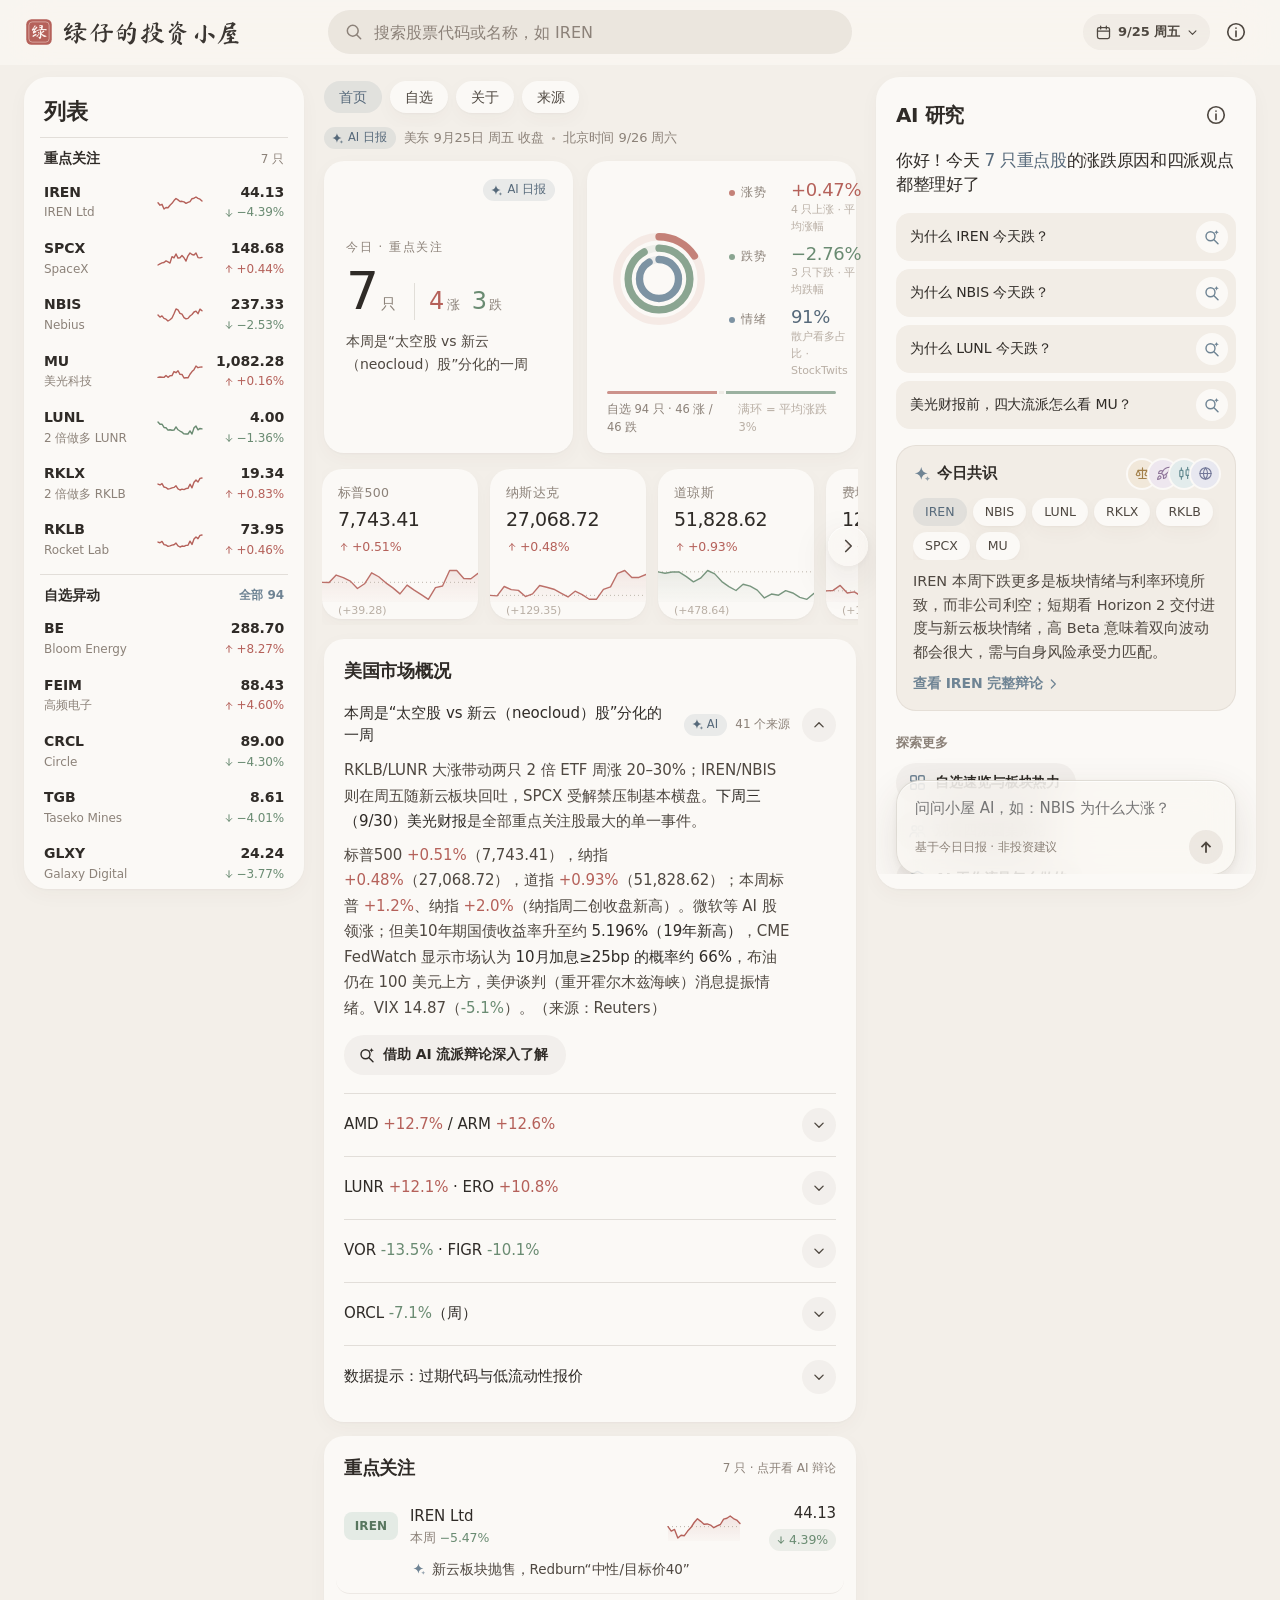
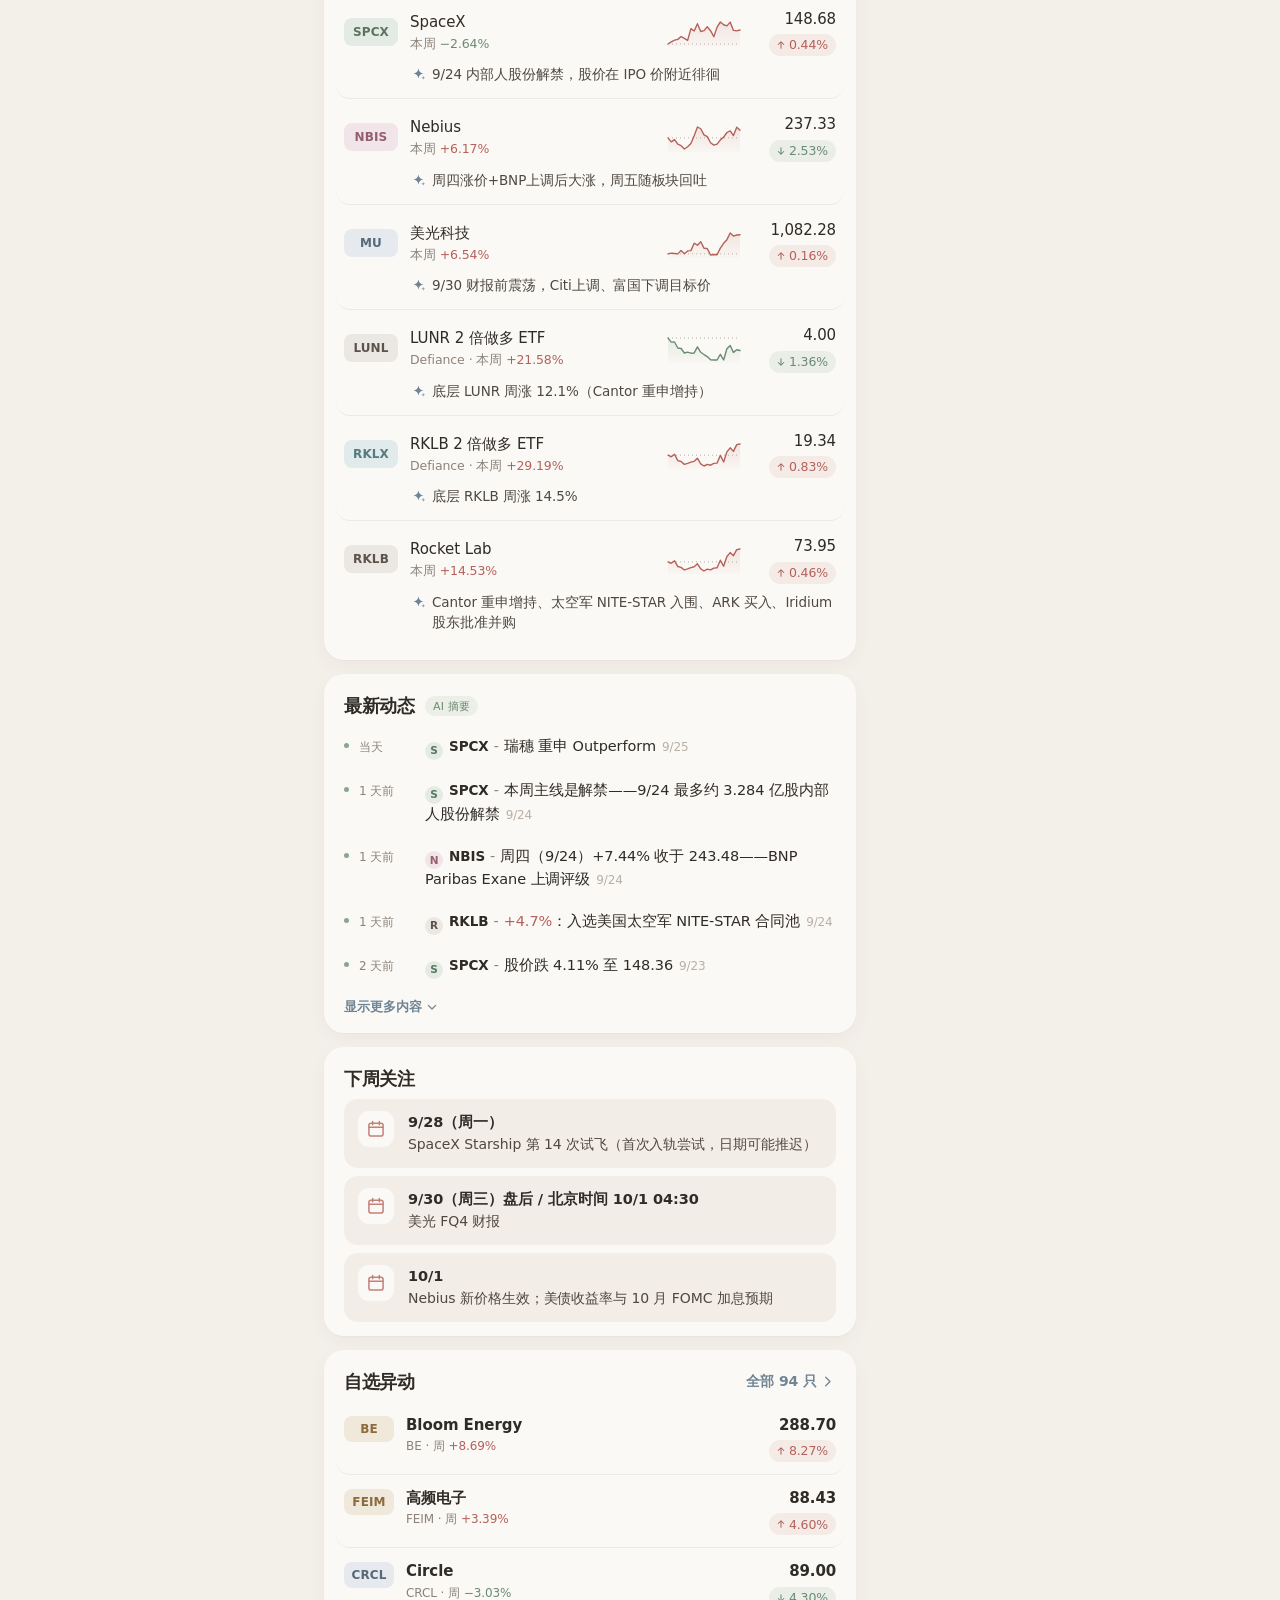
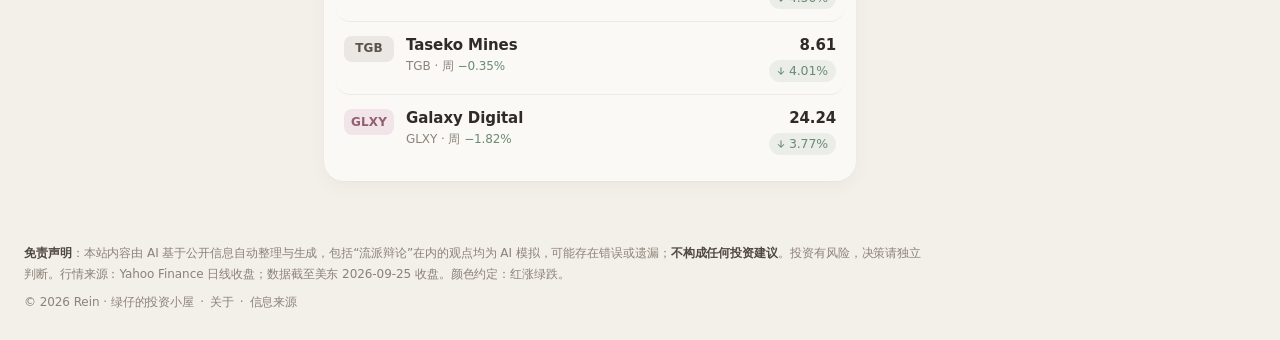
==== commit f2d40780: "Morandi redesign + rename to 绿仔的投资小屋 + three wordmark drafts (?logo=a|b|c) - Soft Morandi palette (g" ====
--- a/index.html
+++ b/index.html
@@ -3,16 +3,16 @@
 <head>
 <meta charset="utf-8">
 <meta name="viewport" content="width=device-width,initial-scale=1,viewport-fit=cover">
-<title>美股 AI 雷达 · 每日中文美股异动解读</title>
+<title>绿仔的投资小屋 · 每日中文美股异动解读</title>
 <meta name="description" content="AI Agent 每个交易日自动汇总美国媒体、公告、分析师评级与论坛情绪，用中文解读美股涨跌原因，并模拟价值/成长/技术/宏观四大流派辩论。">
-<meta name="theme-color" media="(prefers-color-scheme: light)" content="#f5f5f7">
-<meta name="theme-color" media="(prefers-color-scheme: dark)" content="#000000">
+<meta name="theme-color" media="(prefers-color-scheme: light)" content="#f3efe9">
+<meta name="theme-color" media="(prefers-color-scheme: dark)" content="#1c1a18">
 <meta name="color-scheme" content="light dark">
 <meta name="apple-mobile-web-app-capable" content="yes">
 <meta name="mobile-web-app-capable" content="yes">
 <meta name="apple-mobile-web-app-status-bar-style" content="default">
-<meta name="apple-mobile-web-app-title" content="美股雷达">
-<meta property="og:title" content="美股 AI 雷达">
+<meta name="apple-mobile-web-app-title" content="投资小屋">
+<meta property="og:title" content="绿仔的投资小屋">
 <meta property="og:description" content="每天早上，用中文读懂美股为什么涨跌 · AI 多流派辩论">
 <meta property="og:image" content="icons/og.png">
 <link rel="manifest" href="manifest.webmanifest">
@@ -22,7 +22,7 @@
 </head>
 <body>
 <main id="app" aria-live="polite"></main>
-<noscript><p style="padding:24px;color:#5f6368">请启用 JavaScript 以查看美股 AI 雷达。</p></noscript>
+<noscript><p style="padding:24px;color:#8a8078">请启用 JavaScript 以查看绿仔的投资小屋。</p></noscript>
 <script src="assets/app.js" defer></script>
 </body>
 </html>
--- a/assets/app.css
+++ b/assets/app.css
@@ -1,39 +1,43 @@
 /* 美股 AI 雷达 — Google-Finance information architecture × iOS "Liquid Glass" materials.
    Chinese convention: red = up, green = down. Light + automatic dark mode. */
+@font-face{font-family:"WM Brush";src:url(fonts/MaShanZheng-Regular-wordmark.woff2) format("woff2");font-display:block}
+@font-face{font-family:"WM Round";src:url(fonts/ZCOOLKuaiLe-Regular-wordmark.woff2) format("woff2");font-display:block}
+@font-face{font-family:"WM Serif";src:url(fonts/ZCOOLXiaoWei-Regular-wordmark.woff2) format("woff2");font-display:block}
 :root{
-  --bg:#f5f5f7; --card:#fff; --card2:#f5f5f7; --fill:rgba(118,118,128,.12); --fill2:rgba(118,118,128,.08);
-  --line:rgba(60,60,67,.18); --line2:rgba(60,60,67,.1);
-  --tx:#1d1d1f; --tx2:#3a3a3c; --tx3:#6e6e73; --tx4:#aeaeb2;
-  --blue:#007aff; --blue2:#0a84ff; --blue-bg:rgba(0,122,255,.1); --blue-tx:#0060d6;
-  --up:#e8352b; --upR:#ff3b30; --up-bg:rgba(255,59,48,.11); --dn:#1b9a47; --dnR:#30c05a; --dn-bg:rgba(52,199,89,.14); --flat:#8e8e93;
-  --glass:rgba(255,255,255,.68); --glass-bd:rgba(255,255,255,.7); --glass-hl:inset 0 1px 0 rgba(255,255,255,.85),inset 0 -1px 0 rgba(0,0,0,.03);
-  --sh-card:0 1px 2px rgba(0,0,0,.04),0 4px 16px rgba(0,0,0,.04); --sh-pop:0 12px 40px rgba(0,0,0,.14),0 2px 8px rgba(0,0,0,.06);
-  --bub:#e9e9eb; --warn-bg:#fff6e5; --warn-tx:#6b4500;
-  --val:#d97a00; --val-b:#fff2de; --gro:#a347d6; --gro-b:#f5eafc; --tec:#128fcb; --tec-b:#e3f4fc; --mac:#5856d6; --mac-b:#ececfb; --hst:#8e8e93; --hst-b:#f2f2f7;
-  --r-sm:10px; --r:16px; --r-lg:22px; --r-xl:28px;
-  --spring:cubic-bezier(.34,1.56,.64,1); --ease:cubic-bezier(.32,.72,0,1);
+  /* Morandi: warm greige ground, dusty low-saturation accents */
+  --bg:#f3efe9; --card:#fbf9f6; --card2:#f2ede6; --fill:rgba(120,104,88,.11); --fill2:rgba(120,104,88,.065);
+  --line:rgba(96,80,64,.16); --line2:rgba(96,80,64,.09);
+  --tx:#2f2b27; --tx2:#4f4841; --tx3:#8c8279; --tx4:#b9afa5;
+  --blue:#6f8494; --blue2:#7d93a3; --blue-bg:rgba(111,132,148,.13); --blue-tx:#56697a;
+  --up:#b5615a; --upR:#c48178; --up-bg:rgba(181,97,90,.09); --dn:#6a8b72; --dnR:#8aa591; --dn-bg:rgba(110,143,118,.11); --flat:#9a9189;
+  --glass:rgba(250,247,243,.74); --glass-bd:rgba(255,255,255,.6); --glass-hl:inset 0 1px 0 rgba(255,255,255,.7);
+  --sh-card:0 1px 2px rgba(80,60,40,.04),0 6px 20px rgba(80,60,40,.035); --sh-pop:0 14px 40px rgba(70,52,36,.12),0 2px 8px rgba(70,52,36,.05);
+  --bub:#ece6de; --warn-bg:#f4ecdf; --warn-tx:#6b5536;
+  --val:#a3804a; --val-b:#f1e8da; --gro:#8f7599; --gro-b:#eee7ef; --tec:#62898f; --tec-b:#e3ecec; --mac:#737899; --mac-b:#e8e8f0; --hst:#9a9189; --hst-b:#efebe5;
+  --r-sm:10px; --r:14px; --r-lg:20px; --r-xl:24px;
+  --spring:cubic-bezier(.34,1.4,.64,1); --ease:cubic-bezier(.32,.72,0,1);
   --font:-apple-system,BlinkMacSystemFont,"SF Pro Display","SF Pro Text","PingFang SC","Google Sans",Roboto,"Noto Sans SC","Hiragino Sans GB","Microsoft YaHei",system-ui,"Segoe UI",sans-serif;
   --abh:64px; --sat:env(safe-area-inset-top,0px); --sab:env(safe-area-inset-bottom,0px);
   color-scheme:light dark;
 }
 @media (prefers-color-scheme:dark){:root{
-  --bg:#000; --card:#1c1c1e; --card2:#2c2c2e; --fill:rgba(118,118,128,.24); --fill2:rgba(118,118,128,.16);
-  --line:rgba(84,84,88,.6); --line2:rgba(84,84,88,.36);
-  --tx:#f5f5f7; --tx2:#d1d1d6; --tx3:#98989d; --tx4:#636366;
-  --blue:#0a84ff; --blue2:#409cff; --blue-bg:rgba(10,132,255,.2); --blue-tx:#64a8ff;
-  --up:#ff453a; --upR:#ff453a; --up-bg:rgba(255,69,58,.2); --dn:#30d158; --dnR:#30d158; --dn-bg:rgba(48,209,88,.18); --flat:#98989d;
-  --glass:rgba(30,30,32,.62); --glass-bd:rgba(255,255,255,.1); --glass-hl:inset 0 1px 0 rgba(255,255,255,.1),inset 0 -1px 0 rgba(0,0,0,.2);
-  --sh-card:none; --sh-pop:0 16px 48px rgba(0,0,0,.6);
-  --bub:#2c2c2e; --warn-bg:rgba(255,159,10,.14); --warn-tx:#ffd08a;
-  --val:#ff9f0a; --val-b:rgba(255,159,10,.18); --gro:#bf5af2; --gro-b:rgba(191,90,242,.2); --tec:#64d2ff; --tec-b:rgba(100,210,255,.16); --mac:#7d7aff; --mac-b:rgba(94,92,230,.26); --hst:#98989d; --hst-b:#2c2c2e;
+  --bg:#1c1a18; --card:#262320; --card2:#2f2b28; --fill:rgba(200,185,170,.12); --fill2:rgba(200,185,170,.07);
+  --line:rgba(220,205,190,.14); --line2:rgba(220,205,190,.08);
+  --tx:#ece6df; --tx2:#cdc5bc; --tx3:#998f86; --tx4:#6a615a;
+  --blue:#9aaebb; --blue2:#a9bbc6; --blue-bg:rgba(154,174,187,.15); --blue-tx:#b3c3ce;
+  --up:#d38f86; --upR:#c9877e; --up-bg:rgba(211,143,134,.13); --dn:#92b39b; --dnR:#86a790; --dn-bg:rgba(146,179,155,.13); --flat:#998f86;
+  --glass:rgba(38,35,32,.72); --glass-bd:rgba(255,245,235,.08); --glass-hl:inset 0 1px 0 rgba(255,245,235,.06);
+  --sh-card:none; --sh-pop:0 16px 48px rgba(0,0,0,.45);
+  --bub:#34302c; --warn-bg:rgba(176,138,79,.14); --warn-tx:#e2cda6;
+  --val:#c9a56b; --val-b:rgba(201,165,107,.15); --gro:#b89cc2; --gro-b:rgba(184,156,194,.15); --tec:#8db3b8; --tec-b:rgba(141,179,184,.14); --mac:#9da2c4; --mac-b:rgba(157,162,196,.16); --hst:#998f86; --hst-b:#2f2b28;
 }}
 *{box-sizing:border-box;margin:0;padding:0}
 html{-webkit-text-size-adjust:100%;scroll-padding-top:calc(var(--abh) + 16px);background:var(--bg)}
-body{background:var(--bg);color:var(--tx);font:15px/1.5 var(--font);letter-spacing:-.01em;-webkit-font-smoothing:antialiased;min-height:100vh;-webkit-tap-highlight-color:transparent;overflow-x:hidden}
+body{background:var(--bg);color:var(--tx);font:15px/1.55 var(--font);letter-spacing:-.005em;-webkit-font-smoothing:antialiased;min-height:100vh;-webkit-tap-highlight-color:transparent;overflow-x:hidden}
 a{color:var(--blue);text-decoration:none}
 button{font:inherit;color:inherit;background:none;border:0;cursor:pointer}
 input,select{font:inherit;color:inherit}
-strong{font-weight:600;color:var(--tx)}
+strong{font-weight:500;color:var(--tx)}
 .num{font-variant-numeric:tabular-nums;letter-spacing:-.01em}
 .up{color:var(--up)} .dn{color:var(--dn)} .flat{color:var(--flat)}
 .faint{color:var(--tx3)} .small{font-size:12px} .center{text-align:center}
@@ -47,15 +51,34 @@
 .press:active,.frow:active,.wrow:active,.lrow:active,.sg:active,.xchip:active,.chip:active,.tabs a:active,.tonal:active,.icard:active,.news-row:active,.pager a:active,.heat .h:active,.srow:active,.ib:active,.dsel:active,.send:active,.tlink:active,.ce:active{transform:scale(.97);transition:transform .12s ease-out}
 .acc summary:active{transform:scale(.99);transition:transform .12s ease-out}
 
+/* ---------- wordmark drafts (?logo=a|b|c) ---------- */
+.wm{display:inline-flex;align-items:center;gap:9px;color:var(--tx);white-space:nowrap;line-height:1}
+.wm .mark{width:30px;height:30px;flex:none}
+.wm-t{font-size:22px}
+.wm-a .wm-t{font-family:"WM Brush",var(--font);font-size:25px;letter-spacing:.02em;color:#3b3632}
+.wm-a .mk-fill{fill:#b5615a} .wm-a .mk-line{stroke:#f3dcd6;opacity:.7} .wm-a .mk-ch{font-family:"WM Brush",serif;font-size:22px;fill:#fbf3ef}
+.wm-b .wm-t{font-family:"WM Round",var(--font);font-size:22px;letter-spacing:.06em;color:#6b5a4c}
+.wm-b .mk-fill{fill:#e2cfba} .wm-b .mk-door{fill:none;stroke:#a88f77;stroke-width:1.6;stroke-linecap:round} .wm-b .mk-leaf{fill:#8aa591} .wm-b .mk-vein{stroke:#f3efe9}
+.wm-c{gap:10px}
+.wm-c .wm-t{display:inline-flex;align-items:center;gap:8px;font-family:"WM Serif","Noto Serif SC","Songti SC",serif;font-size:21px;letter-spacing:.2em;color:#3b3632}
+.wm-c .wm-rule{display:inline-block;width:14px;height:.5px;background:currentColor;opacity:.45}
+.wm-c .wm-rule:last-child{margin-left:-.2em}
+.wm-c .mk-line{stroke:#8c8279} .wm-c .mk-ch{font-family:"WM Serif",serif;font-size:19px;fill:#3b3632}
+@media (prefers-color-scheme:dark){
+  .wm-a .wm-t,.wm-c .wm-t{color:#ece6df} .wm-b .wm-t{color:#e3d3c3}
+  .wm-a .mk-fill{fill:#a35a53} .wm-b .mk-fill{fill:#4a413a} .wm-b .mk-door{stroke:#b9a48f} .wm-b .mk-vein{stroke:#262320}
+  .wm-c .mk-line{stroke:#998f86} .wm-c .mk-ch{fill:#ece6df}
+}
+.wm-lg .mark{width:38px;height:38px} .wm-lg.wm-a .wm-t{font-size:33px} .wm-lg.wm-b .wm-t{font-size:27px} .wm-lg.wm-c .wm-t{font-size:25px}
+.wm-sm .mark{width:22px;height:22px} .wm-sm .wm-t{font-size:17px!important} .wm-sm.wm-c .wm-rule{display:none} .wm-sm.wm-c .wm-t{letter-spacing:.12em}
+.wm-xs{gap:6px} .wm-xs .mark{width:18px;height:18px} .wm-xs .wm-t{font-size:14px!important;color:var(--tx2)!important} .wm-xs.wm-c .wm-rule{display:none}
+
 /* ---------- glass app bar ---------- */
 .appbar{position:sticky;top:0;z-index:30;padding-top:var(--sat);border-bottom:.5px solid transparent;transition:border-color .25s,background-color .25s}
 body.scrolled .appbar{border-bottom-color:var(--line)}
 .ab{max-width:1440px;margin:0 auto;height:var(--abh);display:grid;grid-template-columns:280px minmax(0,1fr) 380px;align-items:center;padding:0 24px;position:relative}
 .ab-l{display:flex;align-items:center;gap:2px;min-width:0}
-.brand{display:flex;align-items:center;gap:10px;color:var(--tx);white-space:nowrap}
-.logo{width:30px;height:30px;flex:none}
-.bn{font-size:21px;letter-spacing:-.02em;color:var(--tx3);font-weight:500}
-.bn b{color:var(--tx);font-weight:700}
+.brand{display:flex;align-items:center;color:var(--tx);white-space:nowrap}
 .ab-t{display:none}
 .ab-c{padding:0 24px;max-width:780px}
 .ab-r{display:flex;justify-content:flex-end;align-items:center;gap:6px}
@@ -116,54 +139,61 @@
 .tabs,.seg,.chips{display:flex;gap:8px;overflow-x:auto;scrollbar-width:none}
 .tabs::-webkit-scrollbar,.seg::-webkit-scrollbar,.chips::-webkit-scrollbar,.icards::-webkit-scrollbar,.rtabs::-webkit-scrollbar{display:none}
 .tabs{padding:4px 0 14px}
-.tabs a,.chip{flex:none;height:34px;display:inline-flex;align-items:center;padding:0 16px;border-radius:17px;background:var(--card);box-shadow:var(--sh-card);color:var(--tx2);font-size:14px;font-weight:600;white-space:nowrap}
+.tabs a,.chip{flex:none;height:32px;display:inline-flex;align-items:center;padding:0 15px;border-radius:16px;background:var(--card);box-shadow:var(--sh-card);color:var(--tx2);font-size:13.5px;font-weight:500;white-space:nowrap}
 .tabs a:hover,.chip:hover{background:var(--card2)}
 .tabs a.on,.chip.on{background:var(--blue-bg);box-shadow:none;color:var(--blue-tx)}
 .chip.sm{height:26px;padding:0 10px;font-size:12px;font-weight:500;color:var(--tx2);background:var(--fill2);box-shadow:none}
 
 .dateline{display:flex;flex-wrap:wrap;align-items:center;gap:6px 8px;font-size:13px;color:var(--tx3);margin:0 auto 12px}
-.live{display:inline-flex;align-items:center;gap:4px;height:22px;padding:0 9px 0 7px;border-radius:11px;background:var(--blue-bg);color:var(--blue-tx);font-weight:600;font-size:12px}
+.live{display:inline-flex;align-items:center;gap:4px;height:22px;padding:0 9px 0 7px;border-radius:11px;background:var(--blue-bg);color:var(--blue-tx);font-weight:500;font-size:11.5px}
 .live .ic{width:13px;height:13px}
 .dot-sep{width:3px;height:3px;border-radius:50%;background:var(--tx4)}
 
-/* hero + activity rings */
-.hero-grid{display:grid;grid-template-columns:minmax(0,1fr) minmax(0,1.1fr);gap:14px;margin-bottom:14px}
-.hero{padding:20px 22px;display:flex;flex-direction:column;justify-content:center}
-.hero-k{display:flex;align-items:center;gap:8px;font-size:13px;color:var(--tx3);font-weight:600}
-.hero-n{font-size:34px;line-height:1.15;font-weight:700;letter-spacing:-.03em;margin:10px 0 10px}
-.hero-n .up,.hero-n .dn{margin-left:2px}
-.hero-p{font-size:15px;line-height:1.55;color:var(--tx2)}
-.rings{display:grid;grid-template-columns:118px minmax(0,1fr);grid-template-rows:auto auto;gap:6px 16px;padding:18px 20px 16px;align-items:center}
-.rg-svg{width:118px;height:118px;display:block}
-.rg-svg .trk{fill:none;stroke-width:12;opacity:.16}
-.rg-svg .arc{fill:none;stroke-width:12;stroke-linecap:round;animation:ringin 1.3s var(--ease) both}
+/* hero + activity rings — editorial type: light numerals, quiet labels */
+.hero-grid{display:grid;grid-template-columns:minmax(0,1fr) minmax(0,1.08fr);gap:14px;margin-bottom:14px}
+.hero{position:relative;padding:20px 22px 18px;display:flex;flex-direction:column;justify-content:center}
+.hero-k{font-size:11.5px;letter-spacing:.14em;color:var(--tx3);font-weight:500}
+.hero-n{display:flex;align-items:baseline;gap:4px;margin:8px 0 10px;color:var(--tx)}
+.hero-n .big{font-size:52px;line-height:1;font-weight:300;letter-spacing:-.04em;font-feature-settings:"tnum","lnum"}
+.hero-n .unit{font-size:15px;color:var(--tx3);margin-right:14px}
+.hero-n .split{display:flex;align-items:baseline;gap:12px;font-size:13px;color:var(--tx3);padding-left:14px;border-left:.5px solid var(--line)}
+.hero-n .split em{font-style:normal;font-size:24px;font-weight:400;letter-spacing:-.02em;margin-right:3px}
+.hero-n .split i{display:none}
+.hero-p{font-size:14px;line-height:1.65;color:var(--tx2);max-width:34em}
+.hero .live{position:absolute;top:18px;right:18px}
+.rings{display:grid;grid-template-columns:104px minmax(0,1fr);grid-template-rows:auto auto;gap:4px 18px;padding:18px 20px 16px;align-items:center}
+.rg-svg{width:104px;height:104px;display:block}
+.rg-svg .trk{fill:none;stroke-width:9;opacity:.13}
+.rg-svg .arc{fill:none;stroke-width:9;stroke-linecap:round;animation:ringin 1.4s var(--ease) both}
 @keyframes ringin{from{stroke-dasharray:0 100}}
-.r-up{stroke:var(--upR);color:var(--upR)} .r-dn{stroke:var(--dnR);color:var(--dnR)} .r-se{stroke:var(--blue);color:var(--blue)}
-.rg-lg{display:flex;flex-direction:column;gap:6px}
-.rgi{display:grid;grid-template-columns:34px 1fr;column-gap:8px;align-items:baseline}
-.rgi .k{font-size:12px;font-weight:700;grid-row:span 2}
-.rgi b{font-size:19px;font-weight:700;line-height:1.2}
-.rgi b.se{color:var(--blue)}
-.rgi small{font-size:11.5px;color:var(--tx3);grid-column:2}
-.rg-foot{grid-column:1/-1;display:flex;flex-direction:column;gap:6px;font-size:12px;color:var(--tx3);margin-top:4px}
-.rg-foot b{font-weight:600}
-.brd{display:flex;height:6px;border-radius:3px;overflow:hidden;gap:2px}
+.r-up{stroke:var(--upR);color:var(--upR);background:var(--upR)} .r-dn{stroke:var(--dnR);color:var(--dnR);background:var(--dnR)} .r-se{stroke:var(--blue2);color:var(--blue2);background:var(--blue2)}
+.rg-lg{display:flex;flex-direction:column;gap:8px}
+.rgi{display:grid;grid-template-columns:52px 1fr;column-gap:10px;align-items:baseline}
+.rgi .k{display:inline-flex;align-items:center;gap:6px;font-size:11.5px;letter-spacing:.06em;color:var(--tx3);grid-row:span 2}
+.kd{width:6px;height:6px;border-radius:50%;flex:none}
+.rgi b{font-size:18px;font-weight:400;line-height:1.2;letter-spacing:-.02em}
+.rgi b.se{color:var(--blue-tx)}
+.rgi small{font-size:11px;color:var(--tx4);grid-column:2}
+.rg-foot{grid-column:1/-1;display:flex;flex-direction:column;gap:7px;font-size:11.5px;color:var(--tx3);margin-top:8px}
+.rg-foot span{display:flex;justify-content:space-between;gap:8px}
+.rg-foot em{font-style:normal;color:var(--tx4)}
+.brd{display:flex;height:3px;border-radius:2px;overflow:hidden;gap:2px;opacity:.85}
 .brd i{display:block}
 .up-bg{background:var(--upR)} .dn-bg{background:var(--dnR)} .fl-bg{background:var(--fill)}
 
 /* index cards */
 .icards-wrap{position:relative}
 .icards{display:flex;gap:12px;overflow-x:auto;scroll-snap-type:x mandatory;scrollbar-width:none;padding:2px 2px 6px;margin:0 -2px}
-.icard{flex:0 0 160px;scroll-snap-align:start;background:var(--card);border-radius:var(--r-lg);box-shadow:var(--sh-card);padding:14px 0 0;overflow:hidden;display:flex;flex-direction:column}
+.icard{flex:0 0 156px;scroll-snap-align:start;background:var(--card);border-radius:var(--r-lg);box-shadow:var(--sh-card);padding:14px 0 0;overflow:hidden;display:flex;flex-direction:column}
 .icard:hover{box-shadow:var(--sh-pop)}
 .icard>div:not(.isp){padding:0 16px}
-.in{font-size:15px;font-weight:600;color:var(--tx);white-space:nowrap;overflow:hidden;text-overflow:ellipsis}
-.iv{font-size:13px;color:var(--tx2);margin-top:2px;font-weight:500}
-.ia{font-size:12px;color:var(--tx3)}
-.ip{margin:6px 0 4px}
-.ip .ca{font-size:17px;font-weight:700}
-.ip .ca .ic{width:17px;height:17px}
-.isp{height:42px;margin-top:auto}
+.in{font-size:12.5px;font-weight:500;color:var(--tx3);letter-spacing:.02em;white-space:nowrap;overflow:hidden;text-overflow:ellipsis}
+.iv{font-size:19px;color:var(--tx);margin-top:3px;font-weight:400;letter-spacing:-.02em}
+.ia{font-size:11px;color:var(--tx4);order:3}
+.ip{margin:2px 0 6px}
+.ip .ca{font-size:12.5px;font-weight:500}
+.ip .ca .ic{width:12px;height:12px}
+.isp{height:36px;margin-top:auto;opacity:.9}
 .spark{display:block;width:100%;height:100%;overflow:visible}
 .basel{stroke:var(--tx4)}
 .icnext{position:absolute;right:-12px;top:50%;transform:translateY(-50%);background:var(--glass);-webkit-backdrop-filter:blur(20px);backdrop-filter:blur(20px);box-shadow:var(--sh-pop),var(--glass-hl);opacity:0;pointer-events:none}
@@ -171,25 +201,25 @@
 .icnext:active{transform:translateY(-50%) scale(.92)}
 
 /* change displays */
-.ca{display:inline-flex;align-items:center;gap:4px;font-size:12px;font-weight:600;white-space:nowrap}
-.ca .ic{width:13px;height:13px}
-.pill{display:inline-flex;align-items:center;gap:2px;height:24px;padding:0 9px 0 6px;border-radius:12px;font-size:13px;font-weight:600;white-space:nowrap;background:var(--fill2);color:var(--flat)}
-.pill .ic{width:14px;height:14px}
+.ca{display:inline-flex;align-items:center;gap:2px;font-size:12px;font-weight:500;white-space:nowrap}
+.ca .ic{width:12px;height:12px;stroke-width:2}
+.pill{display:inline-flex;align-items:center;gap:2px;height:22px;padding:0 8px 0 6px;border-radius:11px;font-size:12.5px;font-weight:500;white-space:nowrap;background:var(--fill2);color:var(--flat)}
+.pill .ic{width:12px;height:12px;stroke-width:2.1}
 .pill.up{background:var(--up-bg);color:var(--up)} .pill.dn{background:var(--dn-bg);color:var(--dn)}
-.pill.lg{height:30px;font-size:15px;padding:0 12px 0 8px;border-radius:15px}
-.pill.lg .ic{width:17px;height:17px}
+.pill.lg{height:28px;font-size:14px;padding:0 11px 0 8px;border-radius:14px}
+.pill.lg .ic{width:14px;height:14px}
 
 /* sections = white inset cards */
 .sec{margin-top:14px;background:var(--card);border-radius:var(--r-lg);box-shadow:var(--sh-card);padding:18px 20px 14px}
 .sec.plain{background:none;box-shadow:none;padding:0}
-.sh{font-size:20px;font-weight:700;letter-spacing:-.02em;color:var(--tx);line-height:28px;margin-bottom:6px}
+.sh{font-size:18px;font-weight:600;letter-spacing:-.015em;color:var(--tx);line-height:28px;margin-bottom:6px}
 .sec-t{margin-top:22px}
 .shr{display:flex;align-items:center;gap:10px;margin-bottom:6px}
 .shr .sh{margin:0}
 .shr>:last-child:not(:first-child){margin-left:auto}
 .more{display:inline-flex;align-items:center;gap:2px;font-size:14px;font-weight:600;color:var(--blue)}
 .more .ic{width:17px;height:17px}
-.badge-live{display:inline-flex;align-items:center;height:20px;padding:0 8px;border-radius:10px;background:var(--dnR);color:#fff;font-size:11.5px;font-weight:700}
+.badge-live{display:inline-flex;align-items:center;height:20px;padding:0 8px;border-radius:10px;background:var(--dn-bg);color:var(--dn);font-size:11px;font-weight:500;letter-spacing:.02em}
 .shr .badge-live{margin-left:0!important}
 .para{color:var(--tx2);line-height:1.7;font-size:15px}
 
@@ -198,9 +228,9 @@
 .acc:last-child{border-bottom:0}
 .acc summary{list-style:none;display:flex;align-items:center;gap:12px;padding:12px 0;min-height:62px;cursor:pointer}
 .acc summary::-webkit-details-marker{display:none}
-.at{flex:1;font-size:15.5px;font-weight:600;line-height:1.45;color:var(--tx)}
+.at{flex:1;font-size:15px;font-weight:500;line-height:1.45;color:var(--tx)}
 .aim{display:flex;align-items:center;gap:8px;font-size:12px;white-space:nowrap}
-.aib{display:inline-flex;align-items:center;gap:3px;height:22px;padding:0 9px 0 7px;border-radius:11px;background:linear-gradient(90deg,rgba(10,132,255,.14),rgba(191,90,242,.14));color:var(--blue-tx);font-size:12px;font-weight:700}
+.aib{display:inline-flex;align-items:center;gap:3px;height:22px;padding:0 9px 0 7px;border-radius:11px;background:var(--blue-bg);color:var(--blue-tx);font-size:11.5px;font-weight:500;letter-spacing:.02em}
 .aib .ic{width:13px;height:13px}
 .chev{width:34px;height:34px;border-radius:50%;background:var(--fill2);display:flex;align-items:center;justify-content:center;flex:none;color:var(--tx2)}
 .acc summary:hover .chev{background:var(--fill)}
@@ -219,20 +249,20 @@
 .frow:last-child{border-bottom:0}
 .frow:hover{background:var(--fill2)}
 .fl1{display:flex;align-items:center;gap:12px}
-.tkb{display:inline-flex;align-items:center;justify-content:center;min-width:56px;height:30px;padding:0 7px;border-radius:9px;font-size:13px;font-weight:700;letter-spacing:.01em;flex:none}
+.tkb{display:inline-flex;align-items:center;justify-content:center;min-width:54px;height:28px;padding:0 7px;border-radius:8px;font-size:12px;font-weight:600;letter-spacing:.01em;flex:none}
 .tkb.sm{min-width:50px;height:26px;font-size:12px;border-radius:8px}
-.h0{background:#e5f0ff;color:#0060d6} .h1{background:#ffe9e7;color:#c4281f} .h2{background:#e3f7e9;color:#17843a} .h3{background:#fff2de;color:#a35b00}
-.h4{background:#f4e9fc;color:#8a33c2} .h5{background:#e0f5fb;color:#00739a} .h6{background:#ffe8f1;color:#c2185b} .h7{background:#eeeef0;color:#3a3a3c}
+.h0{background:#e6eaee;color:#56697a} .h1{background:#f2e4e1;color:#9a574f} .h2{background:#e4ebe5;color:#58765f} .h3{background:#f0e8db;color:#8a6c3e}
+.h4{background:#ece5ee;color:#7a6284} .h5{background:#e1ebeb;color:#557a80} .h6{background:#f1e5e9;color:#94606f} .h7{background:#ebe7e2;color:#5b534c}
 @media (prefers-color-scheme:dark){
-  .h0{background:rgba(10,132,255,.2);color:#64a8ff} .h1{background:rgba(255,69,58,.2);color:#ff8a82} .h2{background:rgba(48,209,88,.18);color:#63e083} .h3{background:rgba(255,159,10,.2);color:#ffb340}
-  .h4{background:rgba(191,90,242,.22);color:#d596f7} .h5{background:rgba(100,210,255,.18);color:#7fdcff} .h6{background:rgba(255,55,95,.2);color:#ff7a98} .h7{background:#2c2c2e;color:#d1d1d6}
+  .h0{background:rgba(154,174,187,.14);color:#b3c3ce} .h1{background:rgba(211,143,134,.14);color:#dfa59c} .h2{background:rgba(146,179,155,.13);color:#a9c6b1} .h3{background:rgba(201,165,107,.14);color:#d6b986}
+  .h4{background:rgba(184,156,194,.14);color:#c9b2d1} .h5{background:rgba(141,179,184,.13);color:#a6c7cb} .h6{background:rgba(214,160,176,.13);color:#dcb0bd} .h7{background:#2f2b28;color:#cdc5bc}
 }
 .fn{flex:1;min-width:0;display:flex;flex-direction:column}
-.fn b{font-weight:600;font-size:16px;white-space:nowrap;overflow:hidden;text-overflow:ellipsis}
+.fn b{font-weight:500;font-size:15px;white-space:nowrap;overflow:hidden;text-overflow:ellipsis}
 .fn>span{font-size:12.5px;color:var(--tx3);white-space:nowrap;overflow:hidden;text-overflow:ellipsis}
 .fsp{width:72px;height:30px;flex:none}
 .fp{display:flex;flex-direction:column;align-items:flex-end;gap:3px;min-width:84px}
-.fp b{font-weight:600;font-size:16px}
+.fp b{font-weight:500;font-size:15px}
 .fwhy{display:flex;gap:6px;align-items:flex-start;margin:8px 0 0 68px;font-size:13.5px;color:var(--tx2);line-height:1.5}
 .fwhy .ic{width:14px;height:14px;color:var(--blue);margin-top:3px}
 
@@ -279,7 +309,7 @@
 .filter .ic{width:18px;height:18px;color:var(--tx3)}
 .filter input{flex:1;border:0;background:transparent;outline:0;font-size:15px}
 .ph{margin:2px auto 14px}
-.ph h1{font-size:32px;font-weight:700;letter-spacing:-.03em;line-height:40px}
+.ph h1{font-size:28px;font-weight:600;letter-spacing:-.03em;line-height:40px}
 .seg{margin-bottom:0;padding:2px 0 4px}
 #wbody{margin-top:12px}
 #wbody>.wlist,#wbody>.accs,#wbody>.sector-wrap{background:var(--card);border-radius:var(--r-lg);box-shadow:var(--sh-card);padding:4px 20px;margin-left:0;margin-right:0}
@@ -295,14 +325,14 @@
 .heat .h span{font-size:11.5px;font-variant-numeric:tabular-nums}
 .snote{font-size:13px;color:var(--tx3);margin-top:8px;line-height:1.55}
 .warn{display:flex;gap:8px;align-items:flex-start;margin-top:12px;padding:11px 13px;border-radius:var(--r);background:var(--warn-bg);color:var(--warn-tx);font-size:13.5px;line-height:1.55}
-.warn .ic{width:18px;height:18px;color:#ff9500;margin-top:1px}
+.warn .ic{width:18px;height:18px;color:var(--val);margin-top:1px}
 
 /* left list */
 .lhd{padding:12px 4px 8px}
-.lhd h2{font-size:26px;font-weight:700;letter-spacing:-.02em;line-height:34px}
+.lhd h2{font-size:22px;font-weight:600;letter-spacing:-.02em;line-height:34px}
 .lsec{padding:10px 0 6px;border-top:.5px solid var(--line)}
 .lsh{display:flex;align-items:center;justify-content:space-between;margin:0 4px 4px}
-.lsh h3{font-size:15px;font-weight:700}
+.lsh h3{font-size:14px;font-weight:600}
 .lsh .more,.lsh .faint{font-size:12px}
 .lrow{display:flex;align-items:center;gap:8px;padding:8px 10px;margin:0 -6px;border-radius:12px;color:var(--tx)}
 .lrow:hover{background:var(--fill2)}
@@ -316,16 +346,16 @@
 
 /* AI research panel */
 .rs-hd{display:flex;align-items:center;justify-content:space-between;padding:12px 0 4px}
-.rs-hd h2{font-size:22px;font-weight:700;letter-spacing:-.02em;line-height:32px}
-.greet{font-size:19px;font-weight:700;line-height:1.4;letter-spacing:-.02em;margin:10px 0 16px}
-.grad{background:linear-gradient(90deg,#0a84ff,#bf5af2);-webkit-background-clip:text;background-clip:text;color:transparent}
+.rs-hd h2{font-size:20px;font-weight:600;letter-spacing:-.02em;line-height:32px}
+.greet{font-size:17px;font-weight:500;line-height:1.4;letter-spacing:-.02em;margin:10px 0 16px}
+.grad{color:var(--blue-tx)}
 .sugg{display:flex;flex-direction:column;gap:8px}
 .sg{display:flex;align-items:center;gap:10px;min-height:48px;padding:6px 8px 6px 14px;border-radius:var(--r);background:var(--card2);color:var(--tx);font-size:14px;font-weight:500}
 .sg:hover{background:var(--fill)}
 .sg span{flex:1}
 .sg i{width:32px;height:32px;border-radius:50%;background:var(--card);display:flex;align-items:center;justify-content:center;color:var(--blue);flex:none}
 .sg i .ic{width:18px;height:18px}
-.cons-sw{margin-top:16px;border-radius:var(--r-lg);padding:14px 16px;background:linear-gradient(135deg,rgba(10,132,255,.08),rgba(191,90,242,.08)),var(--card);border:.5px solid var(--line2)}
+.cons-sw{margin-top:16px;border-radius:var(--r-lg);padding:14px 16px;background:var(--card2);border:.5px solid var(--line2)}
 .cs-h{display:flex;align-items:center;justify-content:space-between;margin-bottom:10px}
 .cs-t{display:inline-flex;align-items:center;gap:6px;font-weight:700;font-size:15px}
 .cs-t .ic{width:18px;height:18px;color:var(--blue)}
@@ -357,9 +387,9 @@
 .crumb{display:flex;align-items:center;gap:4px;font-size:13px;color:var(--tx3);margin:4px 0 8px}
 .crumb a{color:var(--tx3)} .crumb a:hover{color:var(--blue)}
 .crumb .ic{width:15px;height:15px}
-.qn{font-size:28px;font-weight:700;letter-spacing:-.025em;line-height:34px}
+.qn{font-size:24px;font-weight:600;letter-spacing:-.025em;line-height:34px}
 .qpx{display:flex;align-items:baseline;gap:6px;margin-top:6px}
-.qpx .num{font-size:44px;line-height:50px;font-weight:700;letter-spacing:-.035em}
+.qpx .num{font-size:44px;line-height:50px;font-weight:300;letter-spacing:-.04em}
 .qpx small{font-size:15px;color:var(--tx3);font-weight:500}
 .qchg{display:flex;align-items:center;gap:8px;margin-top:6px;font-size:16px;font-weight:600}
 .qchg .faint{font-weight:500;font-size:15px}
@@ -369,8 +399,8 @@
 .rtabs{display:flex;gap:2px;overflow-x:auto;scrollbar-width:none;background:var(--fill2);border-radius:12px;padding:3px;margin:8px 0 0}
 .rtabs button{flex:1 0 auto;height:32px;padding:0 10px;font-size:13.5px;font-weight:600;color:var(--tx2);border-radius:9px;transition:background .25s,color .2s,box-shadow .25s,transform .5s var(--spring)}
 .rtabs button:active:not([disabled]){transform:scale(.95)}
-.rtabs button.on{background:var(--card);color:var(--tx);box-shadow:0 1px 3px rgba(0,0,0,.12),0 3px 8px rgba(0,0,0,.06)}
-@media (prefers-color-scheme:dark){.rtabs button.on{background:#636366}}
+.rtabs button.on{background:var(--card);color:var(--tx);box-shadow:0 1px 3px rgba(60,45,30,.1)}
+@media (prefers-color-scheme:dark){.rtabs button.on{background:#48423d}}
 .rtabs button[disabled]{color:var(--tx4);cursor:not-allowed}
 .perf{font-size:13.5px;margin:12px 0 0;min-height:20px}
 .perf b{font-weight:600}
@@ -386,7 +416,6 @@
 .plot .mkn{fill:#fff;font-size:10px;font-weight:700;font-family:var(--font)}
 .plot .mk{cursor:pointer}
 .plot .hit{cursor:crosshair}
-@media (prefers-color-scheme:dark){.plot .ln{filter:drop-shadow(0 0 6px currentColor)}.spark path[fill=none]{filter:drop-shadow(0 0 3px currentColor)}.rg-svg .arc{filter:drop-shadow(0 0 5px currentColor)}.hero-n .up,.hero-n .dn,.qpx+.qchg .pill{text-shadow:0 0 18px currentColor}}
 .tip{position:absolute;top:58px;left:0;pointer-events:none;opacity:0;transition:opacity .15s;background:var(--glass);-webkit-backdrop-filter:saturate(180%) blur(20px);backdrop-filter:saturate(180%) blur(20px);border:.5px solid var(--glass-bd);border-radius:14px;box-shadow:var(--sh-pop),var(--glass-hl);padding:7px 12px;font-size:12px;line-height:1.5;white-space:nowrap;z-index:2;max-width:92%}
 .tip b{font-size:15px;font-weight:700}
 .tev{display:flex;align-items:center;gap:6px;margin-top:3px;white-space:normal;max-width:260px;color:var(--tx)}
@@ -396,9 +425,9 @@
 .kv>span{color:var(--tx3);font-size:14px;white-space:nowrap}
 .kv b{font-weight:600;text-align:right}
 .sec:has(.aicard){padding:0;background:none;box-shadow:none}
-.aicard{border-radius:var(--r-lg);background:linear-gradient(160deg,rgba(10,132,255,.1),rgba(191,90,242,.07) 55%,transparent),var(--card);box-shadow:var(--sh-card);padding:18px 20px 16px}
+.aicard{border-radius:var(--r-lg);background:linear-gradient(160deg,var(--blue-bg),transparent 60%),var(--card);box-shadow:var(--sh-card);padding:18px 20px 16px}
 .aic-h{display:flex;align-items:center;gap:10px;margin-bottom:4px;flex-wrap:wrap}
-.aic-h h2{font-size:20px;font-weight:700;letter-spacing:-.02em}
+.aic-h h2{font-size:18px;font-weight:600;letter-spacing:-.02em}
 .aic-h .small{margin-left:auto}
 .bl{padding-left:0;list-style:none}
 .bl li{position:relative;padding:9px 0 9px 18px;color:var(--tx2);line-height:1.7;font-size:15px}
@@ -429,7 +458,7 @@
 .debate{padding-bottom:10px}
 .debate .rs-hd{gap:10px;justify-content:flex-start}
 .dq{display:flex;justify-content:flex-end;margin:10px 0 14px}
-.dq-b{position:relative;background:var(--blue);color:#fff;border-radius:20px;padding:9px 14px;font-size:15px;max-width:82%;line-height:1.45}
+.dq-b{position:relative;background:var(--blue);color:#fbf9f6;border-radius:20px;padding:9px 14px;font-size:15px;max-width:82%;line-height:1.45}
 .dq-b::before{content:"";position:absolute;right:-7px;bottom:0;width:20px;height:20px;background:var(--blue);border-bottom-left-radius:16px 14px}
 .dq-b::after{content:"";position:absolute;right:-10px;bottom:0;width:10px;height:20px;background:var(--card);border-bottom-left-radius:10px}
 .panel{display:grid;grid-template-columns:repeat(4,1fr);gap:4px;padding:12px 4px;background:var(--card2);border-radius:var(--r-lg);margin-bottom:4px}
@@ -449,7 +478,7 @@
 @keyframes pop{from{opacity:0;transform:scale(.7) translateY(10px)}}
 .mb{min-width:0;flex:1;display:flex;flex-direction:column;align-items:flex-start}
 .mn{display:flex;align-items:center;gap:8px;margin:0 0 3px 12px;font-size:12px}
-.mn b{font-weight:700;color:var(--sc)}
+.mn b{font-weight:600;color:var(--sc)}
 .at-chip{font-size:11.5px;color:var(--tx3);background:var(--fill2);border-radius:10px;padding:1px 8px}
 .bub{position:relative;max-width:92%;background:var(--bub);border-radius:20px;padding:9px 14px;font-size:15px;line-height:1.55;color:var(--tx)}
 .msg:not(.r) .bub::before{content:"";position:absolute;left:-7px;bottom:0;width:20px;height:20px;background:var(--bub);border-bottom-right-radius:16px 14px}
@@ -466,16 +495,15 @@
 .typing i{width:7px;height:7px;border-radius:50%;background:currentColor;opacity:.4;animation:blink 1.1s infinite}
 .typing i:nth-child(2){animation-delay:.18s} .typing i:nth-child(3){animation-delay:.36s}
 @keyframes blink{0%,80%,100%{opacity:.3;transform:translateY(0)}40%{opacity:.9;transform:translateY(-2px)}}
-.share-card{position:relative;margin:20px 0 12px;padding:18px 20px 16px;border-radius:var(--r-xl);color:var(--tx);background:linear-gradient(145deg,rgba(10,132,255,.16),rgba(94,92,230,.12) 45%,rgba(191,90,242,.16)),var(--card);border:.5px solid var(--line2);box-shadow:0 10px 30px rgba(94,92,230,.14),var(--glass-hl);overflow:hidden}
-.share-card::after{content:"";position:absolute;right:-60px;top:-60px;width:180px;height:180px;border-radius:50%;background:radial-gradient(closest-side,rgba(191,90,242,.25),transparent);pointer-events:none}
+.share-card{position:relative;margin:20px 0 12px;padding:18px 20px 16px;border-radius:var(--r-xl);color:var(--tx);background:linear-gradient(145deg,rgba(138,154,166,.18),rgba(168,154,166,.12) 50%,rgba(196,169,156,.18)),var(--card);border:.5px solid var(--line2);box-shadow:var(--sh-card);overflow:hidden}
+.share-card::after{content:"";position:absolute;right:-60px;top:-60px;width:180px;height:180px;border-radius:50%;background:radial-gradient(closest-side,rgba(196,169,156,.25),transparent);pointer-events:none}
 .consensus{transition:opacity .5s,transform .6s var(--spring)}
 .consensus.hide{opacity:0;transform:translateY(12px) scale(.96)}
 .sc-top{display:flex;align-items:center;justify-content:space-between;font-size:12px;color:var(--tx3);font-weight:600}
 .sc-brand{display:inline-flex;align-items:center;gap:6px}
-.sc-brand .logo{width:18px;height:18px}
 .consensus .h{display:flex;align-items:baseline;gap:8px;font-weight:600;font-size:15px;margin:10px 0 6px;color:var(--tx2)}
-.sc-tk{font-size:28px;font-weight:800;letter-spacing:-.03em;color:var(--tx)}
-.consensus p{font-size:16px;line-height:1.65;color:var(--tx);font-weight:500}
+.sc-tk{font-size:26px;font-weight:500;letter-spacing:-.03em;color:var(--tx)}
+.consensus p{font-size:15.5px;line-height:1.7;color:var(--tx);font-weight:400}
 .sc-foot{display:flex;align-items:center;gap:10px;margin-top:14px;padding-top:12px;border-top:.5px solid var(--line2);font-size:11.5px;color:var(--tx3)}
 .dctl{display:flex;align-items:center;gap:8px;flex-wrap:wrap}
 .dctl .tonal{margin-top:0;height:36px;padding:0 14px 0 11px;font-size:13.5px}
@@ -488,12 +516,12 @@
 .ab-hero{padding:20px 22px 22px;background:var(--card);border-radius:var(--r-xl);box-shadow:var(--sh-card)}
 .kchip{display:inline-flex;align-items:center;gap:6px;height:28px;padding:0 12px 0 10px;border-radius:14px;background:var(--blue-bg);color:var(--blue-tx);font-size:12.5px;font-weight:700}
 .kchip .ic{width:15px;height:15px}
-.ab-hero h1{font-size:32px;line-height:1.25;font-weight:800;margin:14px 0 10px;letter-spacing:-.035em}
-.ab-hero h1 span{background:linear-gradient(90deg,#0a84ff,#bf5af2);-webkit-background-clip:text;background-clip:text;color:transparent}
+.ab-hero h1{font-size:30px;line-height:1.3;font-weight:500;margin:14px 0 10px;letter-spacing:-.035em}
+.ab-hero h1 span{color:var(--blue-tx)}
 .ab-hero>p{color:var(--tx2);font-size:15.5px;line-height:1.7}
 .kpis{display:grid;grid-template-columns:repeat(3,1fr);gap:10px;margin-top:18px}
 .kpis div{background:var(--card2);border-radius:var(--r);padding:14px;display:flex;flex-direction:column}
-.kpis b{font-size:30px;font-weight:800;letter-spacing:-.03em;color:var(--blue);line-height:1.15}
+.kpis b{font-size:28px;font-weight:300;letter-spacing:-.03em;color:var(--blue);line-height:1.15}
 .kpis span{font-size:12.5px;color:var(--tx3)}
 .ocard{color:var(--tx2);line-height:1.7;font-size:15px}
 .schools{display:grid;grid-template-columns:1fr 1fr;gap:8px;margin-top:14px}
@@ -509,7 +537,7 @@
 .step p{color:var(--tx2);font-size:14.5px;line-height:1.65}
 .step .chips{flex-wrap:wrap;margin-top:8px;gap:6px}
 .author{display:flex;align-items:center;gap:14px}
-.ph-av{width:48px;height:48px;border-radius:50%;background:linear-gradient(135deg,#0a84ff,#5e5ce6);color:#fff;display:flex;align-items:center;justify-content:center;font-size:20px;font-weight:700}
+.ph-av{width:48px;height:48px;border-radius:50%;background:var(--blue);color:#fff;display:flex;align-items:center;justify-content:center;font-size:20px;font-weight:700}
 .author b{font-weight:700;color:var(--tx);font-size:16px}
 .author .faint{font-size:13px}
 .col-c>.faint.center{margin-top:18px}
@@ -555,19 +583,19 @@
 @media (max-width:959px){
   :root{--abh:50px}
   html{scroll-padding-top:calc(64px + var(--sat))}
-  body{font-size:16px;padding-bottom:calc(92px + var(--sab))}
+  body{font-size:15px;padding-bottom:calc(96px + var(--sab))}
+  body::after{content:"";position:fixed;left:0;right:0;bottom:0;height:calc(84px + var(--sab));background:linear-gradient(to bottom,transparent,var(--bg) 62%);pointer-events:none;z-index:45}
   .appbar{border-bottom:.5px solid transparent}
   .ab{display:flex;height:var(--abh);padding:0 12px 0 16px;gap:6px}
   .ab-l{flex:1;min-width:0}
   .ab-c,.sd-only{display:none!important}
-  .ab-t{display:flex;align-items:baseline;gap:6px;position:absolute;left:50%;top:50%;transform:translate(-50%,-50%);font-size:17px;font-weight:700;letter-spacing:-.02em;white-space:nowrap;opacity:0;transition:opacity .25s;pointer-events:none}
-  .ab-t .num{font-size:15px;font-weight:600}
+  .ab-t{display:flex;align-items:baseline;gap:6px;position:absolute;left:50%;top:50%;transform:translate(-50%,-50%);font-size:16px;font-weight:600;letter-spacing:-.01em;white-space:nowrap;opacity:0;transition:opacity .25s;pointer-events:none}
+  .ab-t .num{font-size:14px;font-weight:500}
   body.lt-off .ab-t{opacity:1}
   body.has-lt .brand{opacity:0;pointer-events:none}
   body.has-lt.lt-off .brand{opacity:0}
   body.detail .brand{display:none}
-  .bn{font-size:18px}
-  .logo{width:26px;height:26px}
+  .brand .mark{width:24px;height:24px} .brand .wm-t{font-size:19px!important}
   .sbtn{display:inline-flex;color:var(--blue)}
   body.has-lt:not(.lt-off) .sbtn{opacity:0;pointer-events:none}
   .ab-r{gap:4px}
@@ -575,44 +603,59 @@
   .hide-m{display:none!important}
   .only-m{display:block}
   .sm-only{display:flex}
-  .lt-block{display:block;padding:6px 0 10px}
+  .lt-block{display:block;padding:4px 0 8px}
   body.detail .dsel,body.has-lt.lt-off .dsel{display:none}
-  .ltitle{font-size:34px;line-height:41px;font-weight:700;letter-spacing:-.03em;transform-origin:0 100%;will-change:transform}
-  .lt-sub{font-size:13px;color:var(--tx3);margin-top:2px}
-  .lt-block .search{margin-top:12px;height:40px;border-radius:20px}
+  .ltitle{font-size:27px;line-height:36px;font-weight:600;letter-spacing:-.02em;transform-origin:0 100%;will-change:transform}
+  .lt-sub{font-size:12px;color:var(--tx3);margin-top:4px;letter-spacing:.02em}
+  .lt-block .search{margin-top:12px;height:38px;border-radius:19px}
   .lt-block .search.open{border-radius:20px 20px 0 0}
   .lt-block .search input{font-size:16px}
+  .lt-block .search input::placeholder{font-size:14.5px}
   .layout{display:block;padding:0}
   .col-c{padding:0 16px 8px}
   .col-c>*{max-width:none}
   .col-r{position:static;max-height:none;overflow:visible;background:none;box-shadow:none;border-radius:0;padding:0 16px}
-  .col-r .debate{background:var(--card);border-radius:var(--r-xl);margin-top:14px;padding:4px 16px 16px;box-shadow:var(--sh-card)}
+  .col-r .debate{background:var(--card);border-radius:var(--r-xl);margin-top:12px;padding:4px 14px 14px;box-shadow:var(--sh-card)}
   .tabs{display:none}
-  .hero{padding:18px 18px}
-  .hero-n{font-size:30px}
-  .rings{grid-template-columns:104px minmax(0,1fr);padding:16px 16px 14px}
-  .rg-svg{width:104px;height:104px}
-  .icards{margin:0 -16px;padding:2px 16px 8px;scroll-padding:0 16px}
-  .icard{flex-basis:146px}
+  .hero-grid{gap:12px;margin-bottom:12px}
+  .hero{padding:16px 16px 15px}
+  .hero-k{font-size:11px}
+  .hero-n{margin:6px 0 8px}
+  .hero-n .big{font-size:42px}
+  .hero-n .unit{font-size:14px;margin-right:10px}
+  .hero-n .split{gap:10px;padding-left:12px;font-size:12px}
+  .hero-n .split em{font-size:20px}
+  .hero-p{font-size:13.5px;line-height:1.6}
+  .hero .live{top:14px;right:14px}
+  .rings{grid-template-columns:86px minmax(0,1fr);gap:2px 16px;padding:14px 16px 13px}
+  .rg-svg{width:86px;height:86px}
+  .rgi b{font-size:16px}
+  .rg-lg{gap:6px}
+  .icards{margin:0 -16px;padding:2px 16px 8px;scroll-padding:0 16px;gap:10px}
+  .icard{flex-basis:134px;padding-top:12px}
+  .icard>div:not(.isp){padding:0 13px}
+  .in{font-size:12px} .iv{font-size:17px}
+  .isp{height:30px}
   .icnext{display:none}
-  .sec{padding:16px 16px 12px;margin-top:12px;border-radius:var(--r-xl)}
+  .sec{padding:14px 14px 10px;margin-top:12px;border-radius:var(--r-xl)}
+  .sh{font-size:17px}
   .ab-body{padding-right:0}
   .acc summary{min-height:56px;flex-wrap:wrap;row-gap:4px}
   .acc summary .at{flex:1 1 calc(100% - 50px)}
   .acc summary .aim{order:3;flex:0 0 100%}
   .fwhy{margin-left:0}
   .stats{grid-template-columns:1fr}
-  .qpx .num{font-size:42px}
+  .qpx .num{font-size:38px}
   .qchart{padding:6px 12px 10px}
   .pager{padding:14px 16px 0}
   .foot{padding:16px 20px 16px}
-  .tabbar{display:flex;position:fixed;z-index:50;left:50%;bottom:calc(10px + var(--sab));transform:translateX(-50%);height:62px;padding:5px;gap:2px;border-radius:31px;border:.5px solid var(--glass-bd);box-shadow:0 10px 36px rgba(0,0,0,.16),0 1px 4px rgba(0,0,0,.06),var(--glass-hl)}
-  .tabbar a{width:76px;display:flex;flex-direction:column;align-items:center;justify-content:center;gap:1px;border-radius:26px;color:var(--tx2);font-size:10.5px;font-weight:600;transition:transform .5s var(--spring),background-color .3s,color .2s}
-  .tabbar a .ic{width:24px;height:24px}
-  .tabbar a.on{color:var(--blue);background:var(--fill2)}
+  .tabbar{display:flex;position:fixed;z-index:50;left:50%;bottom:calc(10px + var(--sab));transform:translateX(-50%);height:56px;padding:4px;gap:2px;border-radius:28px;border:.5px solid var(--glass-bd);box-shadow:0 8px 28px rgba(60,45,30,.12),0 1px 3px rgba(60,45,30,.05),var(--glass-hl)}
+  .tabbar a{width:70px;display:flex;flex-direction:column;align-items:center;justify-content:center;gap:1px;border-radius:24px;color:var(--tx3);font-size:10px;font-weight:500;transition:transform .5s var(--spring),background-color .3s,color .2s}
+  .tabbar a .ic{width:22px;height:22px}
+  .tabbar a.on{color:var(--blue-tx);background:var(--fill)}
   .tabbar a:active{transform:scale(.9);transition:transform .12s ease-out}
   .ab-hero{padding:18px}
-  .ab-hero h1{font-size:28px}
+  .ab-hero h1{font-size:25px}
 }
 @media (max-width:380px){ .fsp{display:none} .tkb{min-width:50px} }
 @media (hover:none){ .tabs a:hover,.chip:hover{background:var(--card)} .tabs a.on:hover,.chip.on:hover{background:var(--blue-bg)} }
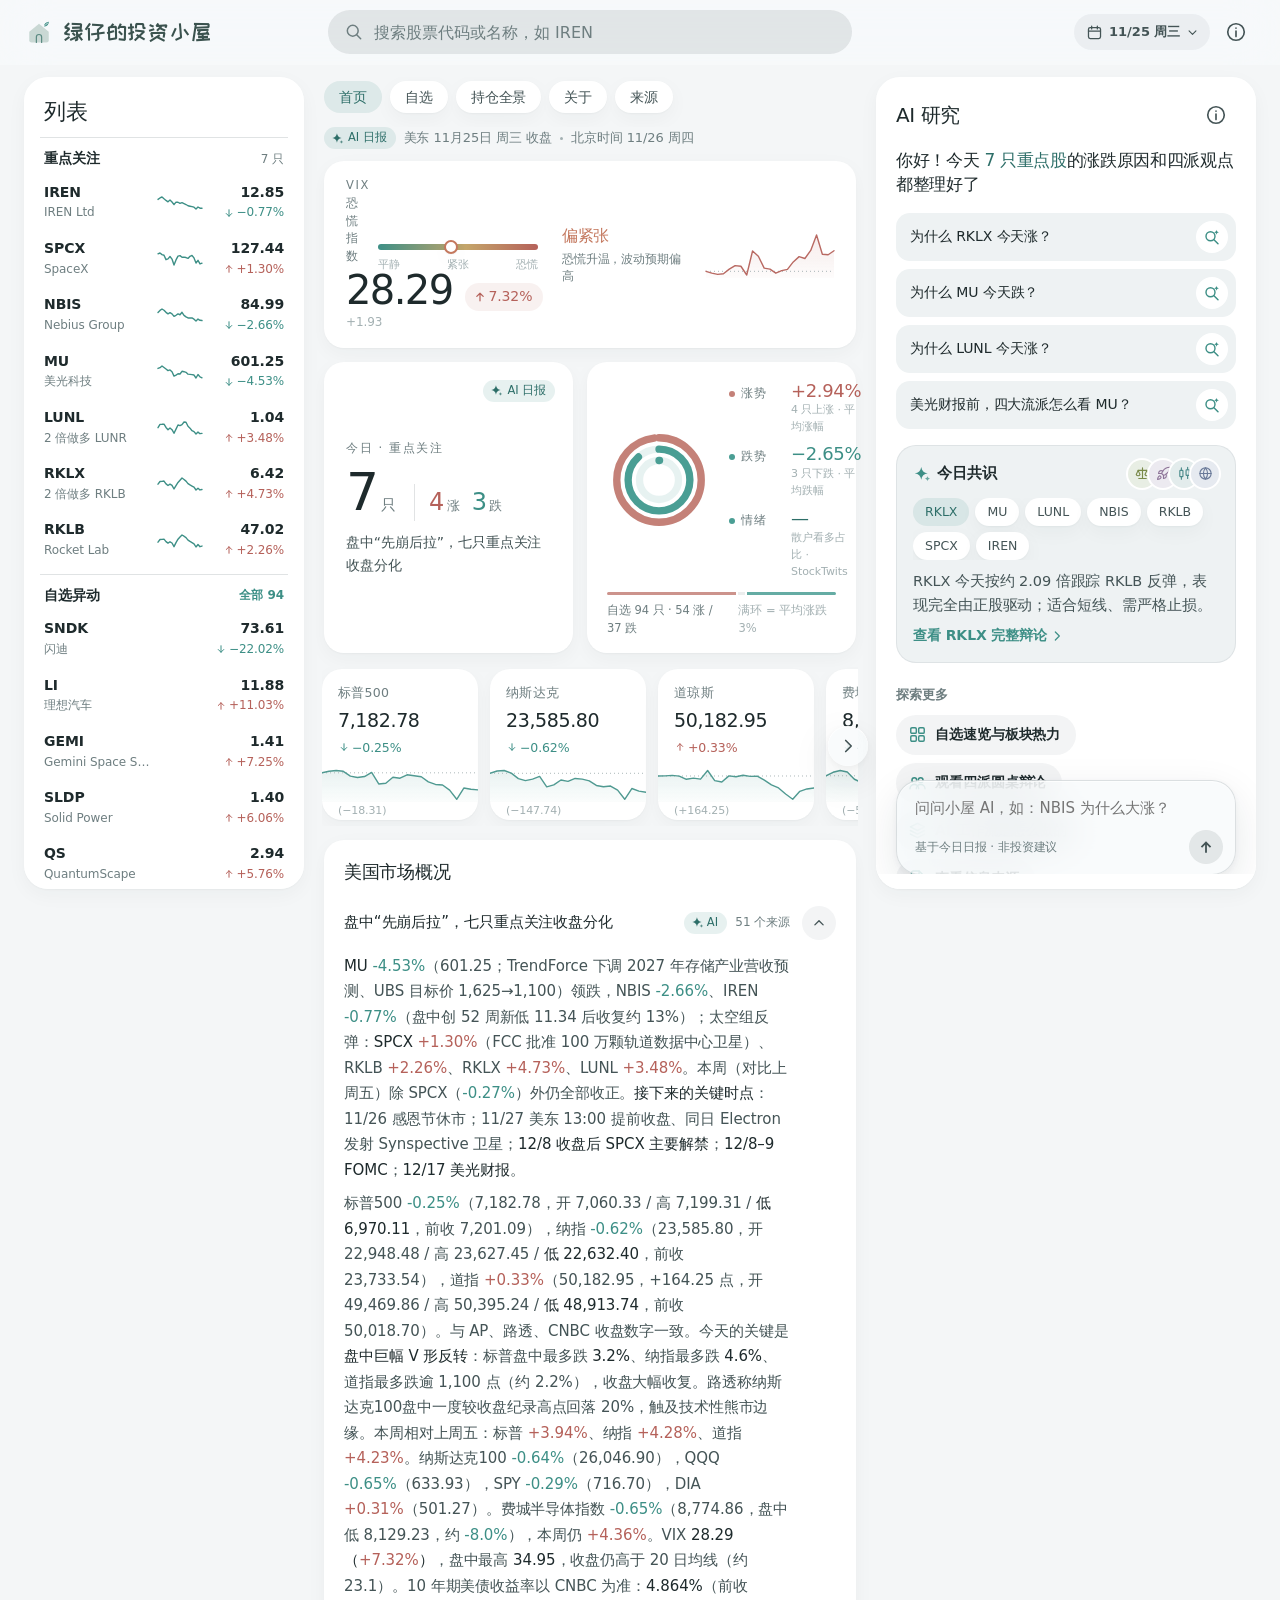
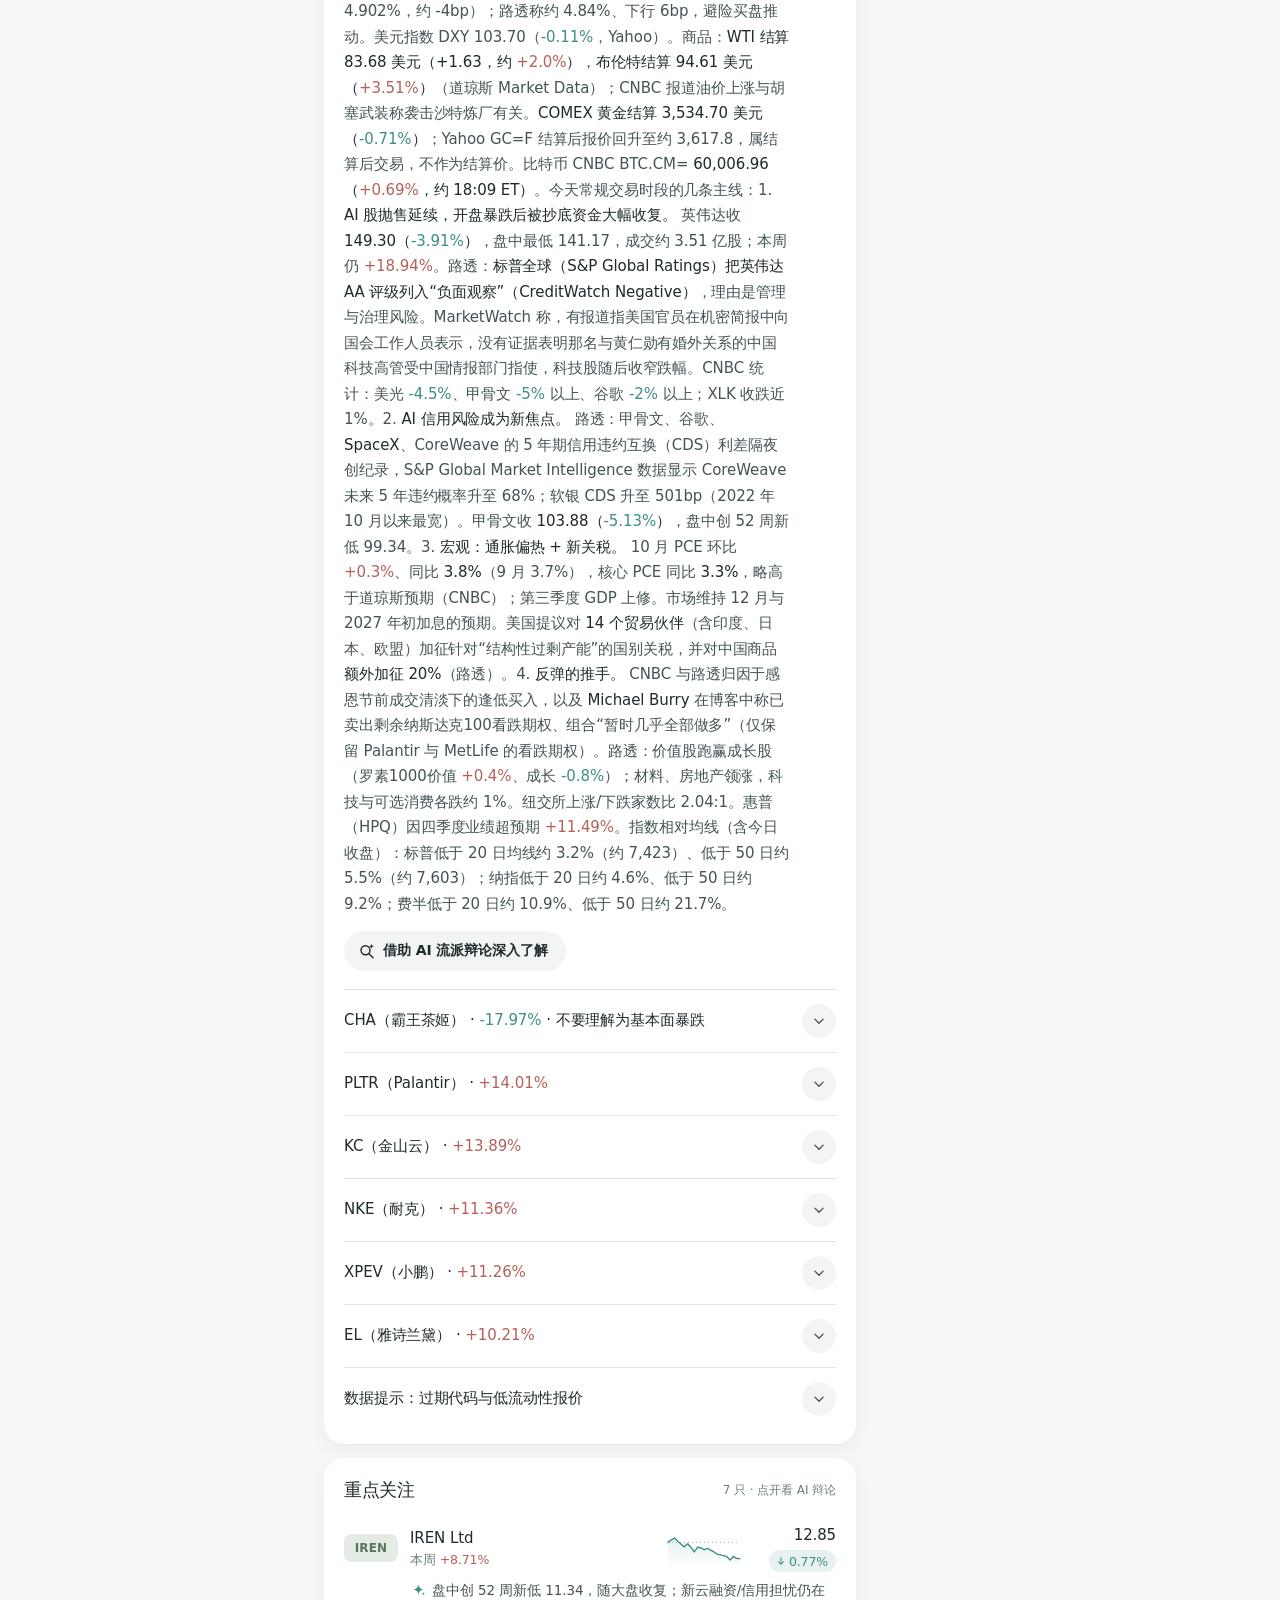
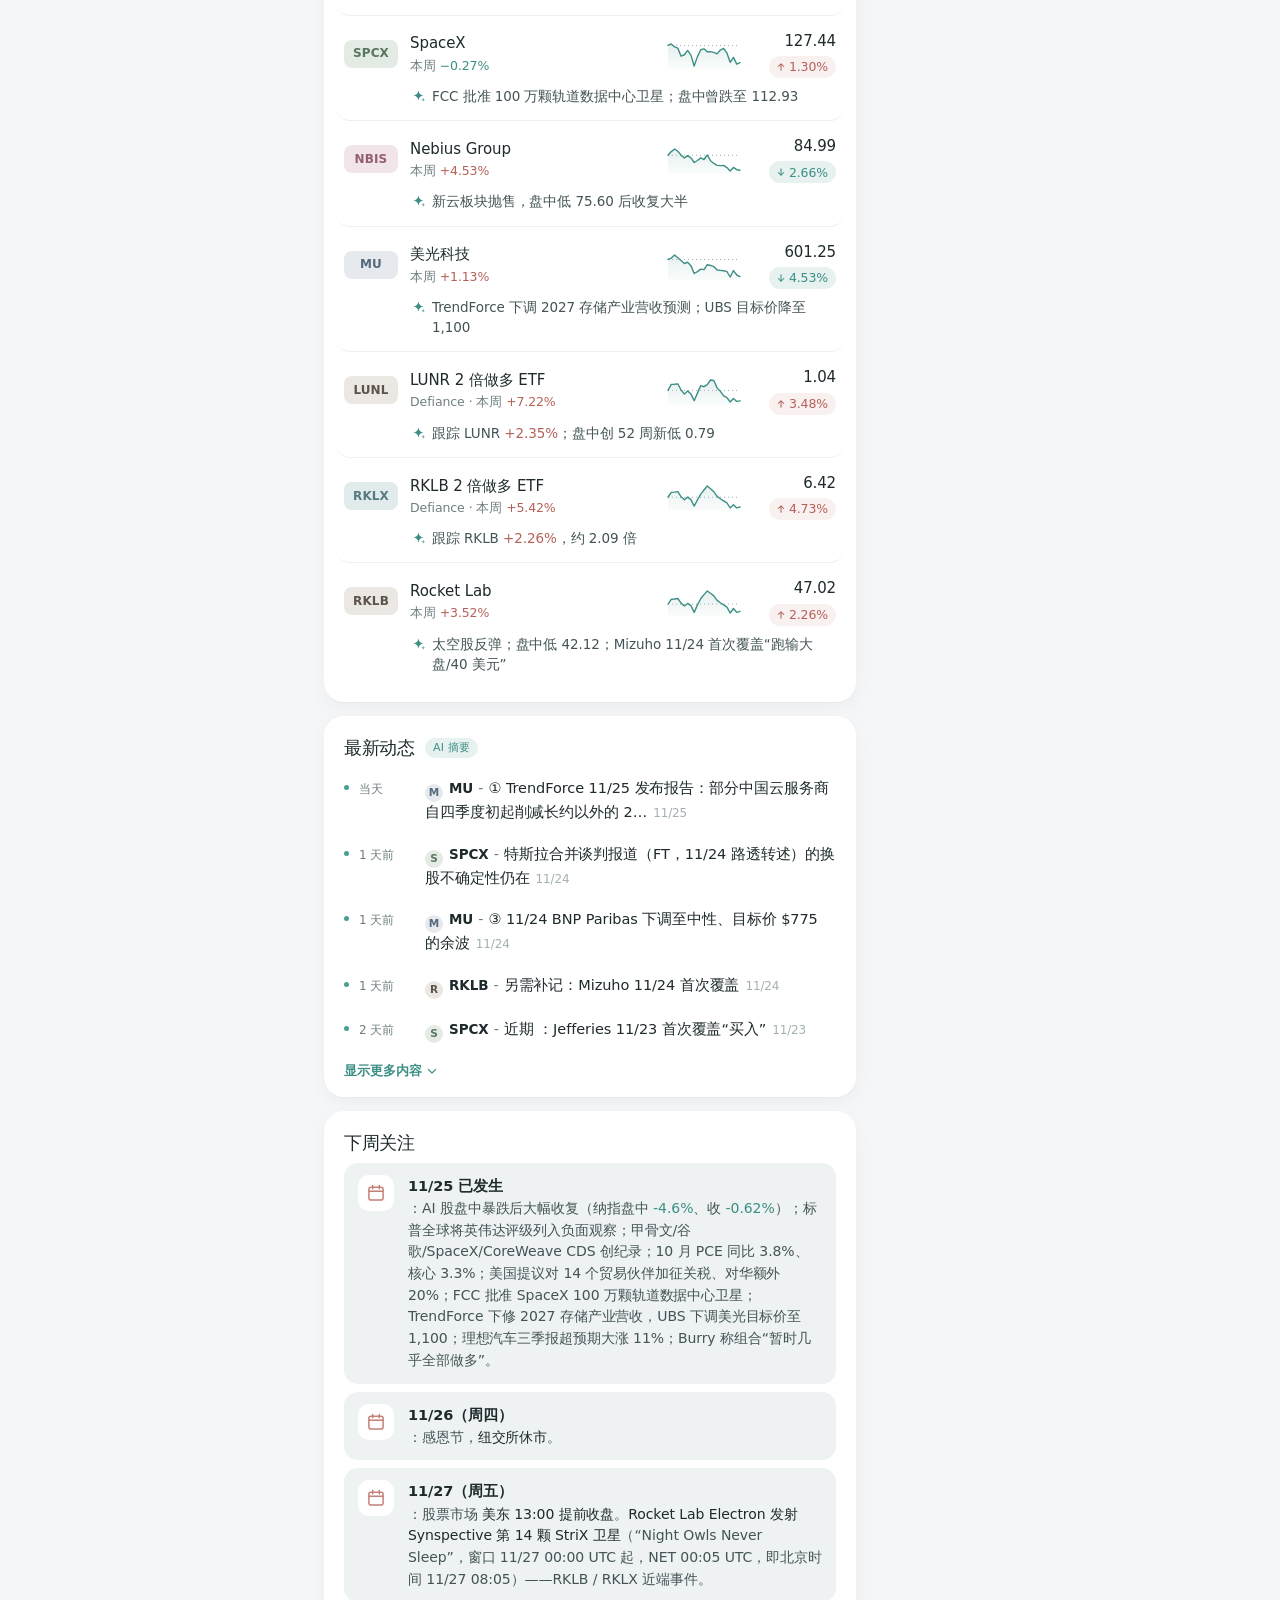
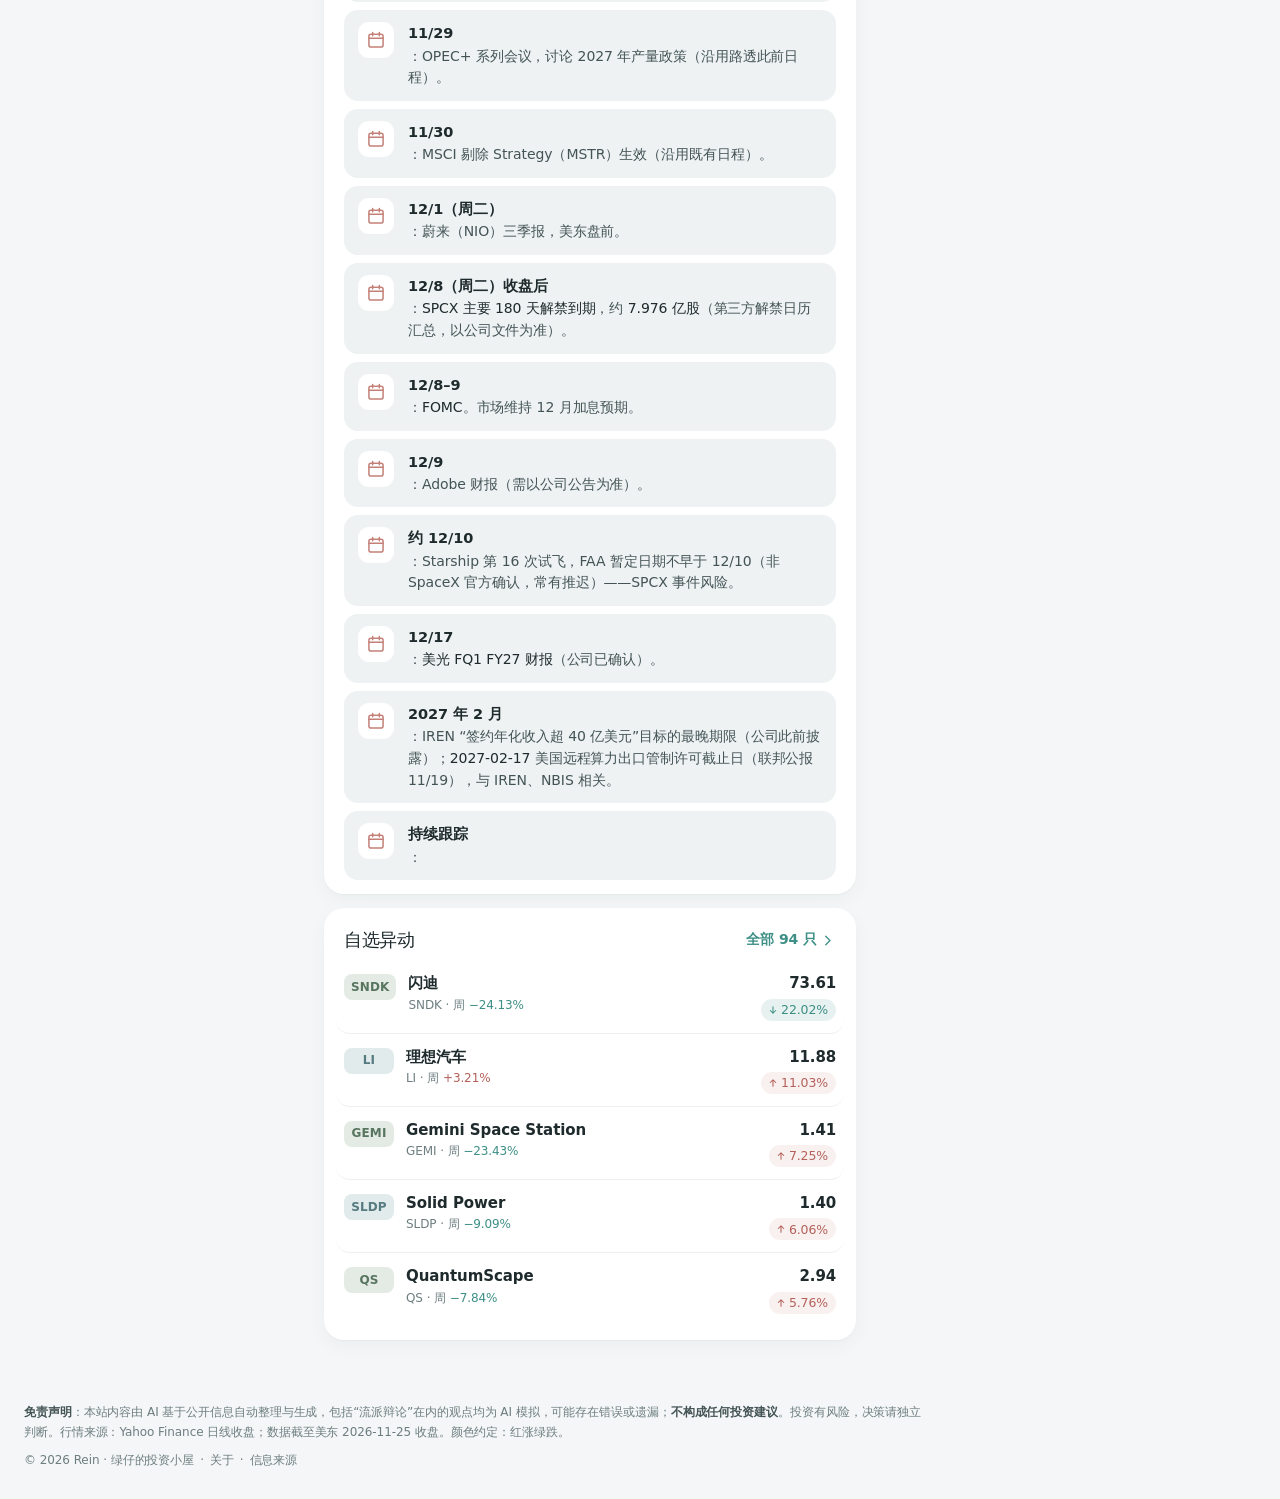
==== commit 16f9a266: "feat: put VIX on the home hero and cool the palette Move the VIX fear index into a featured band abo" ====
--- a/index.html
+++ b/index.html
@@ -5,8 +5,8 @@
 <meta name="viewport" content="width=device-width,initial-scale=1,viewport-fit=cover">
 <title>绿仔的投资小屋 · 每日中文美股异动解读</title>
 <meta name="description" content="AI Agent 每个交易日自动汇总美国媒体、公告、分析师评级与论坛情绪，用中文解读美股涨跌原因，并模拟价值/成长/技术/宏观四大流派辩论。">
-<meta name="theme-color" media="(prefers-color-scheme: light)" content="#f3efe9">
-<meta name="theme-color" media="(prefers-color-scheme: dark)" content="#1c1a18">
+<meta name="theme-color" media="(prefers-color-scheme: light)" content="#f4f6f7">
+<meta name="theme-color" media="(prefers-color-scheme: dark)" content="#121618">
 <meta name="color-scheme" content="light dark">
 <meta name="apple-mobile-web-app-capable" content="yes">
 <meta name="mobile-web-app-capable" content="yes">
@@ -18,11 +18,11 @@
 <link rel="manifest" href="manifest.webmanifest">
 <link rel="icon" href="icons/favicon-32.png" sizes="32x32">
 <link rel="apple-touch-icon" href="icons/apple-touch-icon.png">
-<link rel="stylesheet" href="assets/app.css">
+<link rel="stylesheet" href="assets/app.css?v=fresh1">
 </head>
 <body>
 <main id="app" aria-live="polite"></main>
-<noscript><p style="padding:24px;color:#8a8078">请启用 JavaScript 以查看绿仔的投资小屋。</p></noscript>
-<script src="assets/app.js" defer></script>
+<noscript><p style="padding:24px;color:#6e7e80">请启用 JavaScript 以查看绿仔的投资小屋。</p></noscript>
+<script src="assets/app.js?v=fresh1" defer></script>
 </body>
 </html>
--- a/assets/app.css
+++ b/assets/app.css
@@ -1,19 +1,20 @@
 /* 美股 AI 雷达 — Google-Finance information architecture × iOS "Liquid Glass" materials.
-   Chinese convention: red = up, green = down. Light + automatic dark mode. */
+   Chinese convention: red = up, green = down. Light + automatic dark mode.
+   Palette: cool mist + muted teal, aligned with 体能小屋 / 小锅小灶 (fresh, not warm greige). */
 @font-face{font-family:"WM Brush";src:url(fonts/MaShanZheng-Regular-wordmark.woff2) format("woff2");font-display:block}
 @font-face{font-family:"WM Round";src:url(fonts/ZCOOLKuaiLe-Regular-wordmark.woff2) format("woff2");font-display:block}
 @font-face{font-family:"WM Serif";src:url(fonts/ZCOOLXiaoWei-Regular-wordmark.woff2) format("woff2");font-display:block}
 :root{
-  /* Morandi: warm greige ground, dusty low-saturation accents */
-  --bg:#f3efe9; --card:#fbf9f6; --card2:#f2ede6; --fill:rgba(120,104,88,.11); --fill2:rgba(120,104,88,.065);
-  --line:rgba(96,80,64,.16); --line2:rgba(96,80,64,.09);
-  --tx:#2f2b27; --tx2:#4f4841; --tx3:#8c8279; --tx4:#b9afa5;
-  --blue:#6f8494; --blue2:#7d93a3; --blue-bg:rgba(111,132,148,.13); --blue-tx:#56697a;
-  --up:#b5615a; --upR:#c48178; --up-bg:rgba(181,97,90,.09); --dn:#6a8b72; --dnR:#8aa591; --dn-bg:rgba(110,143,118,.11); --flat:#9a9189;
-  --glass:rgba(250,247,243,.74); --glass-bd:rgba(255,255,255,.6); --glass-hl:inset 0 1px 0 rgba(255,255,255,.7);
-  --sh-card:0 1px 2px rgba(80,60,40,.04),0 6px 20px rgba(80,60,40,.035); --sh-pop:0 14px 40px rgba(70,52,36,.12),0 2px 8px rgba(70,52,36,.05);
-  --bub:#ece6de; --warn-bg:#f4ecdf; --warn-tx:#6b5536;
-  --val:#a3804a; --val-b:#f1e8da; --gro:#8f7599; --gro-b:#eee7ef; --tec:#62898f; --tec-b:#e3ecec; --mac:#737899; --mac-b:#e8e8f0; --hst:#9a9189; --hst-b:#efebe5;
+  /* Cool mist ground, muted teal accent — fresher, less warm than the old greige Morandi */
+  --bg:#f4f6f7; --card:#ffffff; --card2:#eef2f3; --fill:rgba(36,52,56,.10); --fill2:rgba(36,52,56,.05);
+  --line:rgba(40,60,66,.14); --line2:rgba(40,60,66,.08);
+  --tx:#1e2a2c; --tx2:#445456; --tx3:#6e7e80; --tx4:#a3b0b2;
+  --blue:#3d8f86; --blue2:#4a9e94; --blue-bg:rgba(61,143,134,.12); --blue-tx:#2d6e68;
+  --up:#b5615a; --upR:#c48178; --up-bg:rgba(181,97,90,.09); --dn:#3d8f86; --dnR:#4a9e94; --dn-bg:rgba(61,143,134,.12); --flat:#8a9290;
+  --glass:rgba(247,250,251,.76); --glass-bd:rgba(255,255,255,.7); --glass-hl:inset 0 1px 0 rgba(255,255,255,.8);
+  --sh-card:0 1px 2px rgba(30,50,55,.04),0 6px 20px rgba(30,50,55,.04); --sh-pop:0 14px 40px rgba(24,44,48,.10),0 2px 8px rgba(24,44,48,.05);
+  --bub:#e8eef0; --warn-bg:#e8f0ee; --warn-tx:#3d5c54;
+  --val:#7a8a4a; --val-b:#e8eee4; --gro:#8f7599; --gro-b:#eceaf0; --tec:#4a8a8a; --tec-b:#e3ecec; --mac:#6a7a99; --mac-b:#e6eaf0; --hst:#8a9290; --hst-b:#eef1f2;
   --r-sm:10px; --r:14px; --r-lg:20px; --r-xl:24px;
   --spring:cubic-bezier(.34,1.4,.64,1); --ease:cubic-bezier(.32,.72,0,1);
   --font:-apple-system,BlinkMacSystemFont,"SF Pro Display","SF Pro Text","PingFang SC","Google Sans",Roboto,"Noto Sans SC","Hiragino Sans GB","Microsoft YaHei",system-ui,"Segoe UI",sans-serif;
@@ -21,15 +22,15 @@
   color-scheme:light dark;
 }
 @media (prefers-color-scheme:dark){:root{
-  --bg:#1c1a18; --card:#262320; --card2:#2f2b28; --fill:rgba(200,185,170,.12); --fill2:rgba(200,185,170,.07);
-  --line:rgba(220,205,190,.14); --line2:rgba(220,205,190,.08);
-  --tx:#ece6df; --tx2:#cdc5bc; --tx3:#998f86; --tx4:#6a615a;
-  --blue:#9aaebb; --blue2:#a9bbc6; --blue-bg:rgba(154,174,187,.15); --blue-tx:#b3c3ce;
-  --up:#d38f86; --upR:#c9877e; --up-bg:rgba(211,143,134,.13); --dn:#92b39b; --dnR:#86a790; --dn-bg:rgba(146,179,155,.13); --flat:#998f86;
-  --glass:rgba(38,35,32,.72); --glass-bd:rgba(255,245,235,.08); --glass-hl:inset 0 1px 0 rgba(255,245,235,.06);
+  --bg:#121618; --card:#1b2126; --card2:#242c32; --fill:rgba(210,225,230,.10); --fill2:rgba(210,225,230,.06);
+  --line:rgba(210,225,230,.14); --line2:rgba(210,225,230,.08);
+  --tx:#e8eef0; --tx2:#c5d0d2; --tx3:#8a989a; --tx4:#667275;
+  --blue:#7eb8b0; --blue2:#8fc4bc; --blue-bg:rgba(126,184,176,.16); --blue-tx:#b5d6d1;
+  --up:#d38f86; --upR:#c9877e; --up-bg:rgba(211,143,134,.13); --dn:#7eb8b0; --dnR:#8fc4bc; --dn-bg:rgba(126,184,176,.14); --flat:#8a9290;
+  --glass:rgba(27,33,38,.74); --glass-bd:rgba(230,240,242,.08); --glass-hl:inset 0 1px 0 rgba(230,240,242,.06);
   --sh-card:none; --sh-pop:0 16px 48px rgba(0,0,0,.45);
-  --bub:#34302c; --warn-bg:rgba(176,138,79,.14); --warn-tx:#e2cda6;
-  --val:#c9a56b; --val-b:rgba(201,165,107,.15); --gro:#b89cc2; --gro-b:rgba(184,156,194,.15); --tec:#8db3b8; --tec-b:rgba(141,179,184,.14); --mac:#9da2c4; --mac-b:rgba(157,162,196,.16); --hst:#998f86; --hst-b:#2f2b28;
+  --bub:#242c32; --warn-bg:rgba(126,184,176,.14); --warn-tx:#c5e0db;
+  --val:#c9a56b; --val-b:rgba(201,165,107,.15); --gro:#b89cc2; --gro-b:rgba(184,156,194,.15); --tec:#8db3b8; --tec-b:rgba(141,179,184,.14); --mac:#9da2c4; --mac-b:rgba(157,162,196,.16); --hst:#8a9290; --hst-b:#242c32;
 }}
 *{box-sizing:border-box;margin:0;padding:0}
 html{-webkit-text-size-adjust:100%;scroll-padding-top:calc(var(--abh) + 16px);background:var(--bg)}
@@ -55,19 +56,19 @@
 .wm{display:inline-flex;align-items:center;gap:9px;color:var(--tx);white-space:nowrap;line-height:1}
 .wm .mark{width:30px;height:30px;flex:none}
 .wm-t{font-size:22px}
-.wm-a .wm-t{font-family:"WM Brush",var(--font);font-size:25px;letter-spacing:.02em;color:#3b3632}
-.wm-a .mk-fill{fill:#b5615a} .wm-a .mk-line{stroke:#f3dcd6;opacity:.7} .wm-a .mk-ch{font-family:"WM Brush",serif;font-size:22px;fill:#fbf3ef}
-.wm-b .wm-t{font-family:"WM Round",var(--font);font-size:22px;letter-spacing:.06em;color:#6b5a4c}
-.wm-b .mk-fill{fill:#e2cfba} .wm-b .mk-door{fill:none;stroke:#a88f77;stroke-width:1.6;stroke-linecap:round} .wm-b .mk-leaf{fill:#8aa591} .wm-b .mk-vein{stroke:#f3efe9}
+.wm-a .wm-t{font-family:"WM Brush",var(--font);font-size:25px;letter-spacing:.02em;color:#1e2a2c}
+.wm-a .mk-fill{fill:#3d8f86} .wm-a .mk-line{stroke:#d5ebe8;opacity:.7} .wm-a .mk-ch{font-family:"WM Brush",serif;font-size:22px;fill:#f4fbfa}
+.wm-b .wm-t{font-family:"WM Round",var(--font);font-size:22px;letter-spacing:.06em;color:#3a524e}
+.wm-b .mk-fill{fill:#c9d8d4} .wm-b .mk-door{fill:none;stroke:#5a8a82;stroke-width:1.6;stroke-linecap:round} .wm-b .mk-leaf{fill:#3d8f86} .wm-b .mk-vein{stroke:#f4f6f7}
 .wm-c{gap:10px}
-.wm-c .wm-t{display:inline-flex;align-items:center;gap:8px;font-family:"WM Serif","Noto Serif SC","Songti SC",serif;font-size:21px;letter-spacing:.2em;color:#3b3632}
+.wm-c .wm-t{display:inline-flex;align-items:center;gap:8px;font-family:"WM Serif","Noto Serif SC","Songti SC",serif;font-size:21px;letter-spacing:.2em;color:#1e2a2c}
 .wm-c .wm-rule{display:inline-block;width:14px;height:.5px;background:currentColor;opacity:.45}
 .wm-c .wm-rule:last-child{margin-left:-.2em}
-.wm-c .mk-line{stroke:#8c8279} .wm-c .mk-ch{font-family:"WM Serif",serif;font-size:19px;fill:#3b3632}
+.wm-c .mk-line{stroke:#6e7e80} .wm-c .mk-ch{font-family:"WM Serif",serif;font-size:19px;fill:#1e2a2c}
 @media (prefers-color-scheme:dark){
-  .wm-a .wm-t,.wm-c .wm-t{color:#ece6df} .wm-b .wm-t{color:#e3d3c3}
-  .wm-a .mk-fill{fill:#a35a53} .wm-b .mk-fill{fill:#4a413a} .wm-b .mk-door{stroke:#b9a48f} .wm-b .mk-vein{stroke:#262320}
-  .wm-c .mk-line{stroke:#998f86} .wm-c .mk-ch{fill:#ece6df}
+  .wm-a .wm-t,.wm-c .wm-t{color:#e8eef0} .wm-b .wm-t{color:#d5e4e0}
+  .wm-a .mk-fill{fill:#3d8f86} .wm-b .mk-fill{fill:#2a3534} .wm-b .mk-door{stroke:#8fb8b0} .wm-b .mk-vein{stroke:#1b2126}
+  .wm-c .mk-line{stroke:#8a989a} .wm-c .mk-ch{fill:#e8eef0}
 }
 .wm-lg .mark{width:38px;height:38px} .wm-lg.wm-a .wm-t{font-size:33px} .wm-lg.wm-b .wm-t{font-size:27px} .wm-lg.wm-c .wm-t{font-size:25px}
 .wm-sm .mark{width:22px;height:22px} .wm-sm .wm-t{font-size:17px!important} .wm-sm.wm-c .wm-rule{display:none} .wm-sm.wm-c .wm-t{letter-spacing:.12em}
@@ -181,6 +182,32 @@
 .brd i{display:block}
 .up-bg{background:var(--upR)} .dn-bg{background:var(--dnR)} .fl-bg{background:var(--fill)}
 
+
+/* VIX fear index — featured band above the hero */
+.vix{display:grid;grid-template-columns:auto minmax(160px,1fr) auto auto;gap:6px 24px;align-items:center;padding:16px 22px;margin-bottom:14px}
+.vix-main{min-width:0}
+.vix-k{font-size:11.5px;letter-spacing:.14em;color:var(--tx3);font-weight:500}
+.vix-n{display:flex;align-items:baseline;gap:12px;margin-top:4px}
+.vix-n .big{font-size:40px;line-height:1;font-weight:300;letter-spacing:-.04em;font-feature-settings:"tnum","lnum"}
+.vix-abs{font-size:12px;color:var(--tx4);margin-top:2px}
+.vix-meter{min-width:0;padding-top:8px}
+.vix-track{position:relative;height:6px;border-radius:3px;background:linear-gradient(90deg,var(--dn) 0%,#c4a56a 55%,var(--up) 100%)}
+.vix-track i{position:absolute;top:50%;width:14px;height:14px;border-radius:50%;background:var(--card);border:2.5px solid currentColor;transform:translate(-50%,-50%);box-shadow:var(--sh-card);color:var(--tx2)}
+.vix-scale{display:flex;justify-content:space-between;margin-top:6px;font-size:11px;color:var(--tx4)}
+.vix-lv{display:flex;flex-direction:column;gap:2px;min-width:7.5em}
+.vix-lv b{font-size:16px;font-weight:500;letter-spacing:-.01em}
+.vix-lv span{font-size:12px;color:var(--tx3);line-height:1.4}
+.vix-sp{width:128px;height:48px;opacity:.95;align-self:center}
+.vix[data-lv=calm] .vix-lv b,.vix[data-lv=normal] .vix-lv b,.vix[data-lv=calm] .vix-track i,.vix[data-lv=normal] .vix-track i{color:var(--dn)}
+.vix[data-lv=elevated] .vix-lv b,.vix[data-lv=elevated] .vix-track i{color:#c4785e}
+.vix[data-lv=fear] .vix-lv b,.vix[data-lv=extreme] .vix-lv b,.vix[data-lv=fear] .vix-track i,.vix[data-lv=extreme] .vix-track i{color:var(--up)}
+@media (max-width:720px){
+  .vix{grid-template-columns:1fr auto;padding:16px 16px 14px;margin-bottom:12px;gap:8px 12px}
+  .vix-meter,.vix-lv{grid-column:1/-1}
+  .vix-sp{grid-row:1;grid-column:2;width:96px;height:40px}
+  .vix-n .big{font-size:36px}
+}
+
 /* index cards */
 .icards-wrap{position:relative}
 .icards{display:flex;gap:12px;overflow-x:auto;scroll-snap-type:x mandatory;scrollbar-width:none;padding:2px 2px 6px;margin:0 -2px}
@@ -212,7 +239,7 @@
 /* sections = white inset cards */
 .sec{margin-top:14px;background:var(--card);border-radius:var(--r-lg);box-shadow:var(--sh-card);padding:18px 20px 14px}
 .sec.plain{background:none;box-shadow:none;padding:0}
-.sh{font-size:18px;font-weight:600;letter-spacing:-.015em;color:var(--tx);line-height:28px;margin-bottom:6px}
+.sh{font-size:18px;font-weight:500;letter-spacing:-.015em;color:var(--tx);line-height:28px;margin-bottom:6px}
 .sec-t{margin-top:22px}
 .shr{display:flex;align-items:center;gap:10px;margin-bottom:6px}
 .shr .sh{margin:0}
@@ -309,7 +336,7 @@
 .filter .ic{width:18px;height:18px;color:var(--tx3)}
 .filter input{flex:1;border:0;background:transparent;outline:0;font-size:15px}
 .ph{margin:2px auto 14px}
-.ph h1{font-size:28px;font-weight:600;letter-spacing:-.03em;line-height:40px}
+.ph h1{font-size:28px;font-weight:500;letter-spacing:-.03em;line-height:40px}
 .seg{margin-bottom:0;padding:2px 0 4px}
 #wbody{margin-top:12px}
 #wbody>.wlist,#wbody>.accs,#wbody>.sector-wrap{background:var(--card);border-radius:var(--r-lg);box-shadow:var(--sh-card);padding:4px 20px;margin-left:0;margin-right:0}
@@ -321,7 +348,7 @@
 .heat{display:grid;grid-template-columns:repeat(auto-fill,minmax(76px,1fr));gap:6px}
 .heat .h{border-radius:12px;padding:9px 6px;display:flex;flex-direction:column;align-items:center;gap:1px}
 .heat .h.on{outline:2px solid var(--blue);outline-offset:2px}
-.heat .h b{font-size:13px;font-weight:700}
+.heat .h b{font-size:13px;font-weight:600}
 .heat .h span{font-size:11.5px;font-variant-numeric:tabular-nums}
 .snote{font-size:13px;color:var(--tx3);margin-top:8px;line-height:1.55}
 .warn{display:flex;gap:8px;align-items:flex-start;margin-top:12px;padding:11px 13px;border-radius:var(--r);background:var(--warn-bg);color:var(--warn-tx);font-size:13.5px;line-height:1.55}
@@ -329,7 +356,7 @@
 
 /* left list */
 .lhd{padding:12px 4px 8px}
-.lhd h2{font-size:22px;font-weight:600;letter-spacing:-.02em;line-height:34px}
+.lhd h2{font-size:22px;font-weight:500;letter-spacing:-.02em;line-height:34px}
 .lsec{padding:10px 0 6px;border-top:.5px solid var(--line)}
 .lsh{display:flex;align-items:center;justify-content:space-between;margin:0 4px 4px}
 .lsh h3{font-size:14px;font-weight:600}
@@ -346,7 +373,7 @@
 
 /* AI research panel */
 .rs-hd{display:flex;align-items:center;justify-content:space-between;padding:12px 0 4px}
-.rs-hd h2{font-size:20px;font-weight:600;letter-spacing:-.02em;line-height:32px}
+.rs-hd h2{font-size:20px;font-weight:500;letter-spacing:-.02em;line-height:32px}
 .greet{font-size:17px;font-weight:500;line-height:1.4;letter-spacing:-.02em;margin:10px 0 16px}
 .grad{color:var(--blue-tx)}
 .sugg{display:flex;flex-direction:column;gap:8px}
@@ -357,7 +384,7 @@
 .sg i .ic{width:18px;height:18px}
 .cons-sw{margin-top:16px;border-radius:var(--r-lg);padding:14px 16px;background:var(--card2);border:.5px solid var(--line2)}
 .cs-h{display:flex;align-items:center;justify-content:space-between;margin-bottom:10px}
-.cs-t{display:inline-flex;align-items:center;gap:6px;font-weight:700;font-size:15px}
+.cs-t{display:inline-flex;align-items:center;gap:6px;font-weight:600;font-size:15px}
 .cs-t .ic{width:18px;height:18px;color:var(--blue)}
 .cs-chips{margin-bottom:10px;flex-wrap:wrap;gap:6px}
 .cs-chips .chip{height:28px;padding:0 12px;font-size:12.5px}
@@ -387,7 +414,7 @@
 .crumb{display:flex;align-items:center;gap:4px;font-size:13px;color:var(--tx3);margin:4px 0 8px}
 .crumb a{color:var(--tx3)} .crumb a:hover{color:var(--blue)}
 .crumb .ic{width:15px;height:15px}
-.qn{font-size:24px;font-weight:600;letter-spacing:-.025em;line-height:34px}
+.qn{font-size:24px;font-weight:500;letter-spacing:-.025em;line-height:34px}
 .qpx{display:flex;align-items:baseline;gap:6px;margin-top:6px}
 .qpx .num{font-size:44px;line-height:50px;font-weight:300;letter-spacing:-.04em}
 .qpx small{font-size:15px;color:var(--tx3);font-weight:500}
@@ -397,10 +424,10 @@
 .qmeta a{color:var(--tx3);text-decoration:underline}
 .qchart{position:relative;margin-top:14px;background:var(--card);border-radius:var(--r-lg);box-shadow:var(--sh-card);padding:6px 16px 12px}
 .rtabs{display:flex;gap:2px;overflow-x:auto;scrollbar-width:none;background:var(--fill2);border-radius:12px;padding:3px;margin:8px 0 0}
-.rtabs button{flex:1 0 auto;height:32px;padding:0 10px;font-size:13.5px;font-weight:600;color:var(--tx2);border-radius:9px;transition:background .25s,color .2s,box-shadow .25s,transform .5s var(--spring)}
+.rtabs button{flex:1 0 auto;height:32px;padding:0 10px;font-size:13.5px;font-weight:500;color:var(--tx2);border-radius:9px;transition:background .25s,color .2s,box-shadow .25s,transform .5s var(--spring)}
 .rtabs button:active:not([disabled]){transform:scale(.95)}
-.rtabs button.on{background:var(--card);color:var(--tx);box-shadow:0 1px 3px rgba(60,45,30,.1)}
-@media (prefers-color-scheme:dark){.rtabs button.on{background:#48423d}}
+.rtabs button.on{background:var(--card);color:var(--tx);box-shadow:0 1px 3px rgba(30,50,55,.10)}
+@media (prefers-color-scheme:dark){.rtabs button.on{background:#2a3338}}
 .rtabs button[disabled]{color:var(--tx4);cursor:not-allowed}
 .perf{font-size:13.5px;margin:12px 0 0;min-height:20px}
 .perf b{font-weight:600}
@@ -417,7 +444,7 @@
 .plot .mk{cursor:pointer}
 .plot .hit{cursor:crosshair}
 .tip{position:absolute;top:58px;left:0;pointer-events:none;opacity:0;transition:opacity .15s;background:var(--glass);-webkit-backdrop-filter:saturate(180%) blur(20px);backdrop-filter:saturate(180%) blur(20px);border:.5px solid var(--glass-bd);border-radius:14px;box-shadow:var(--sh-pop),var(--glass-hl);padding:7px 12px;font-size:12px;line-height:1.5;white-space:nowrap;z-index:2;max-width:92%}
-.tip b{font-size:15px;font-weight:700}
+.tip b{font-size:15px;font-weight:600}
 .tev{display:flex;align-items:center;gap:6px;margin-top:3px;white-space:normal;max-width:260px;color:var(--tx)}
 .tev .n{display:inline-flex;align-items:center;justify-content:center;width:16px;height:16px;border-radius:50%;background:var(--blue);color:#fff;font-size:10px;font-weight:700;flex:none}
 .stats{display:grid;grid-template-columns:1fr 1fr;column-gap:32px}
@@ -427,7 +454,7 @@
 .sec:has(.aicard){padding:0;background:none;box-shadow:none}
 .aicard{border-radius:var(--r-lg);background:linear-gradient(160deg,var(--blue-bg),transparent 60%),var(--card);box-shadow:var(--sh-card);padding:18px 20px 16px}
 .aic-h{display:flex;align-items:center;gap:10px;margin-bottom:4px;flex-wrap:wrap}
-.aic-h h2{font-size:18px;font-weight:600;letter-spacing:-.02em}
+.aic-h h2{font-size:18px;font-weight:500;letter-spacing:-.02em}
 .aic-h .small{margin-left:auto}
 .bl{padding-left:0;list-style:none}
 .bl li{position:relative;padding:9px 0 9px 18px;color:var(--tx2);line-height:1.7;font-size:15px}
@@ -449,7 +476,7 @@
 .pager{max-width:1440px;margin:0 auto;padding:18px 24px 0;display:flex;justify-content:center;gap:12px}
 .pager a{display:flex;align-items:center;gap:12px;flex:0 1 240px;height:58px;padding:0 16px;background:var(--card);box-shadow:var(--sh-card);border-radius:var(--r-lg);color:var(--tx)}
 .pager a span{display:flex;flex-direction:column;line-height:1.3}
-.pager small{font-size:12px;color:var(--tx3)} .pager b{font-weight:700}
+.pager small{font-size:12px;color:var(--tx3)} .pager b{font-weight:600}
 .pager .nx{justify-content:flex-end;text-align:right}
 .pager .nx .ic{transform:rotate(180deg)}
 .pager .ic{color:var(--blue)}
@@ -458,7 +485,7 @@
 .debate{padding-bottom:10px}
 .debate .rs-hd{gap:10px;justify-content:flex-start}
 .dq{display:flex;justify-content:flex-end;margin:10px 0 14px}
-.dq-b{position:relative;background:var(--blue);color:#fbf9f6;border-radius:20px;padding:9px 14px;font-size:15px;max-width:82%;line-height:1.45}
+.dq-b{position:relative;background:var(--blue);color:#f4fbfa;border-radius:20px;padding:9px 14px;font-size:15px;max-width:82%;line-height:1.45}
 .dq-b::before{content:"";position:absolute;right:-7px;bottom:0;width:20px;height:20px;background:var(--blue);border-bottom-left-radius:16px 14px}
 .dq-b::after{content:"";position:absolute;right:-10px;bottom:0;width:10px;height:20px;background:var(--card);border-bottom-left-radius:10px}
 .panel{display:grid;grid-template-columns:repeat(4,1fr);gap:4px;padding:12px 4px;background:var(--card2);border-radius:var(--r-lg);margin-bottom:4px}
@@ -495,8 +522,8 @@
 .typing i{width:7px;height:7px;border-radius:50%;background:currentColor;opacity:.4;animation:blink 1.1s infinite}
 .typing i:nth-child(2){animation-delay:.18s} .typing i:nth-child(3){animation-delay:.36s}
 @keyframes blink{0%,80%,100%{opacity:.3;transform:translateY(0)}40%{opacity:.9;transform:translateY(-2px)}}
-.share-card{position:relative;margin:20px 0 12px;padding:18px 20px 16px;border-radius:var(--r-xl);color:var(--tx);background:linear-gradient(145deg,rgba(138,154,166,.18),rgba(168,154,166,.12) 50%,rgba(196,169,156,.18)),var(--card);border:.5px solid var(--line2);box-shadow:var(--sh-card);overflow:hidden}
-.share-card::after{content:"";position:absolute;right:-60px;top:-60px;width:180px;height:180px;border-radius:50%;background:radial-gradient(closest-side,rgba(196,169,156,.25),transparent);pointer-events:none}
+.share-card{position:relative;margin:20px 0 12px;padding:18px 20px 16px;border-radius:var(--r-xl);color:var(--tx);background:linear-gradient(145deg,rgba(61,143,134,.16),rgba(90,150,160,.10) 50%,rgba(126,184,176,.14)),var(--card);border:.5px solid var(--line2);box-shadow:var(--sh-card);overflow:hidden}
+.share-card::after{content:"";position:absolute;right:-60px;top:-60px;width:180px;height:180px;border-radius:50%;background:radial-gradient(closest-side,rgba(61,143,134,.22),transparent);pointer-events:none}
 .consensus{transition:opacity .5s,transform .6s var(--spring)}
 .consensus.hide{opacity:0;transform:translateY(12px) scale(.96)}
 .sc-top{display:flex;align-items:center;justify-content:space-between;font-size:12px;color:var(--tx3);font-weight:600}
@@ -514,7 +541,7 @@
 
 /* about */
 .ab-hero{padding:20px 22px 22px;background:var(--card);border-radius:var(--r-xl);box-shadow:var(--sh-card)}
-.kchip{display:inline-flex;align-items:center;gap:6px;height:28px;padding:0 12px 0 10px;border-radius:14px;background:var(--blue-bg);color:var(--blue-tx);font-size:12.5px;font-weight:700}
+.kchip{display:inline-flex;align-items:center;gap:6px;height:28px;padding:0 12px 0 10px;border-radius:14px;background:var(--blue-bg);color:var(--blue-tx);font-size:12.5px;font-weight:600}
 .kchip .ic{width:15px;height:15px}
 .ab-hero h1{font-size:30px;line-height:1.3;font-weight:500;margin:14px 0 10px;letter-spacing:-.035em}
 .ab-hero h1 span{color:var(--blue-tx)}
@@ -526,19 +553,19 @@
 .ocard{color:var(--tx2);line-height:1.7;font-size:15px}
 .schools{display:grid;grid-template-columns:1fr 1fr;gap:8px;margin-top:14px}
 .schools>div{display:flex;gap:10px;align-items:center;padding:10px;border-radius:var(--r);background:var(--scb)}
-.schools b{display:block;font-weight:700;color:var(--sc);font-size:14px}
+.schools b{display:block;font-weight:600;color:var(--sc);font-size:14px}
 .schools span{font-size:12px;color:var(--tx3);line-height:1.4;display:block}
 .pipe{display:flex;flex-direction:column;padding-top:6px}
 .step{display:flex;gap:16px;position:relative;padding-bottom:18px}
 .step:last-child{padding-bottom:4px}
 .step:not(:last-child)::before{content:"";position:absolute;left:19px;top:46px;bottom:4px;width:2px;border-radius:1px;background:var(--line2)}
 .sic{width:40px;height:40px;border-radius:13px;background:var(--blue-bg);color:var(--blue);display:flex;align-items:center;justify-content:center;flex:none}
-.step h3{font-size:15.5px;font-weight:700;margin:8px 0 2px}
+.step h3{font-size:15.5px;font-weight:600;margin:8px 0 2px}
 .step p{color:var(--tx2);font-size:14.5px;line-height:1.65}
 .step .chips{flex-wrap:wrap;margin-top:8px;gap:6px}
 .author{display:flex;align-items:center;gap:14px}
 .ph-av{width:48px;height:48px;border-radius:50%;background:var(--blue);color:#fff;display:flex;align-items:center;justify-content:center;font-size:20px;font-weight:700}
-.author b{font-weight:700;color:var(--tx);font-size:16px}
+.author b{font-weight:600;color:var(--tx);font-size:16px}
 .author .faint{font-size:13px}
 .col-c>.faint.center{margin-top:18px}
 
@@ -605,7 +632,7 @@
   .sm-only{display:flex}
   .lt-block{display:block;padding:4px 0 8px}
   body.detail .dsel,body.has-lt.lt-off .dsel{display:none}
-  .ltitle{font-size:27px;line-height:36px;font-weight:600;letter-spacing:-.02em;transform-origin:0 100%;will-change:transform}
+  .ltitle{font-size:27px;line-height:36px;font-weight:500;letter-spacing:-.02em;transform-origin:0 100%;will-change:transform}
   .lt-sub{font-size:12px;color:var(--tx3);margin-top:4px;letter-spacing:.02em}
   .lt-block .search{margin-top:12px;height:38px;border-radius:19px}
   .lt-block .search.open{border-radius:20px 20px 0 0}
@@ -618,6 +645,7 @@
   .col-r .debate{background:var(--card);border-radius:var(--r-xl);margin-top:12px;padding:4px 14px 14px;box-shadow:var(--sh-card)}
   .tabs{display:none}
   .hero-grid{gap:12px;margin-bottom:12px}
+  .vix{padding:16px 16px 14px;margin-bottom:12px}
   .hero{padding:16px 16px 15px}
   .hero-k{font-size:11px}
   .hero-n{margin:6px 0 8px}
@@ -649,8 +677,8 @@
   .qchart{padding:6px 12px 10px}
   .pager{padding:14px 16px 0}
   .foot{padding:16px 20px 16px}
-  .tabbar{display:flex;position:fixed;z-index:50;left:50%;bottom:calc(10px + var(--sab));transform:translateX(-50%);height:56px;padding:4px;gap:2px;border-radius:28px;border:.5px solid var(--glass-bd);box-shadow:0 8px 28px rgba(60,45,30,.12),0 1px 3px rgba(60,45,30,.05),var(--glass-hl)}
-  .tabbar a{width:70px;display:flex;flex-direction:column;align-items:center;justify-content:center;gap:1px;border-radius:24px;color:var(--tx3);font-size:10px;font-weight:500;transition:transform .5s var(--spring),background-color .3s,color .2s}
+  .tabbar{display:flex;position:fixed;z-index:50;left:50%;bottom:calc(10px + var(--sab));transform:translateX(-50%);height:56px;padding:4px;gap:2px;border-radius:28px;border:.5px solid var(--glass-bd);box-shadow:0 8px 28px rgba(24,44,48,.12),0 1px 3px rgba(24,44,48,.05),var(--glass-hl)}
+  .tabbar a{width:66px;display:flex;flex-direction:column;align-items:center;justify-content:center;gap:1px;border-radius:24px;color:var(--tx3);font-size:10px;font-weight:500;transition:transform .5s var(--spring),background-color .3s,color .2s}
   .tabbar a .ic{width:22px;height:22px}
   .tabbar a.on{color:var(--blue-tx);background:var(--fill)}
   .tabbar a:active{transform:scale(.9);transition:transform .12s ease-out}
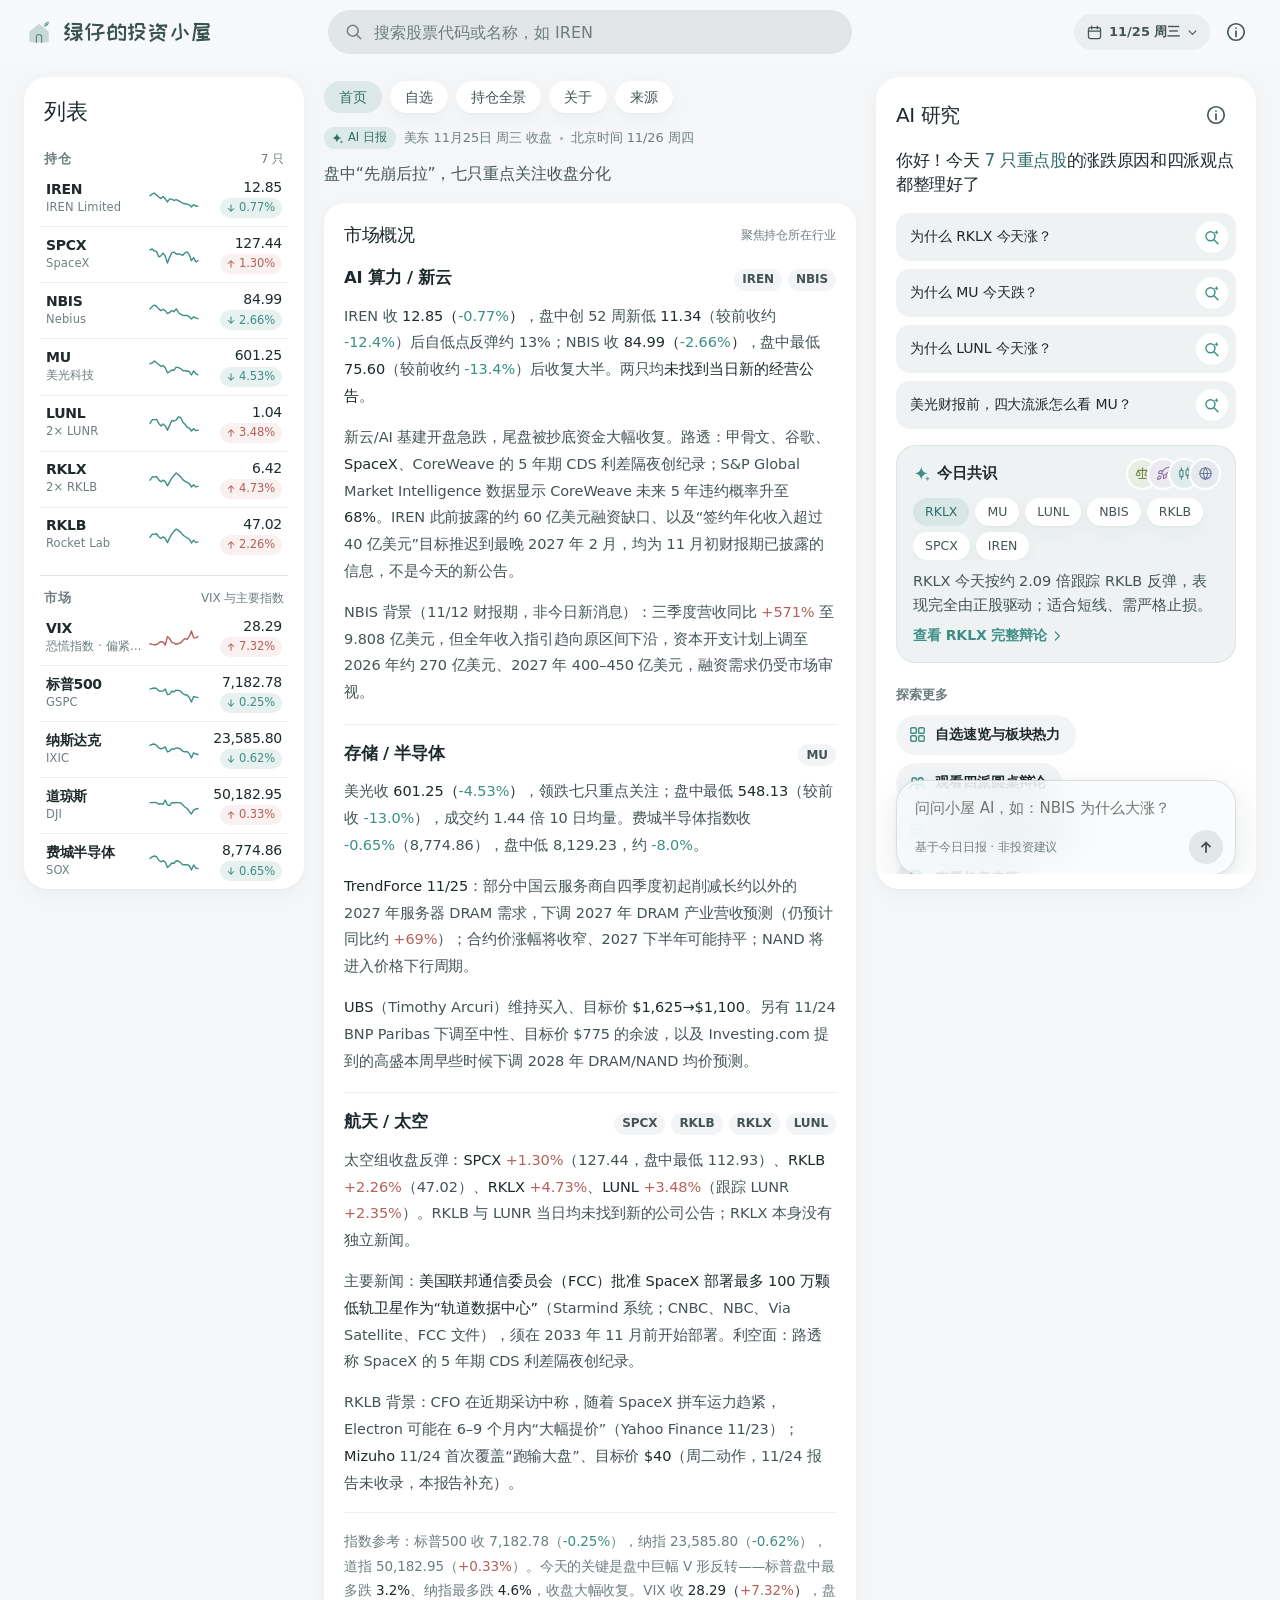
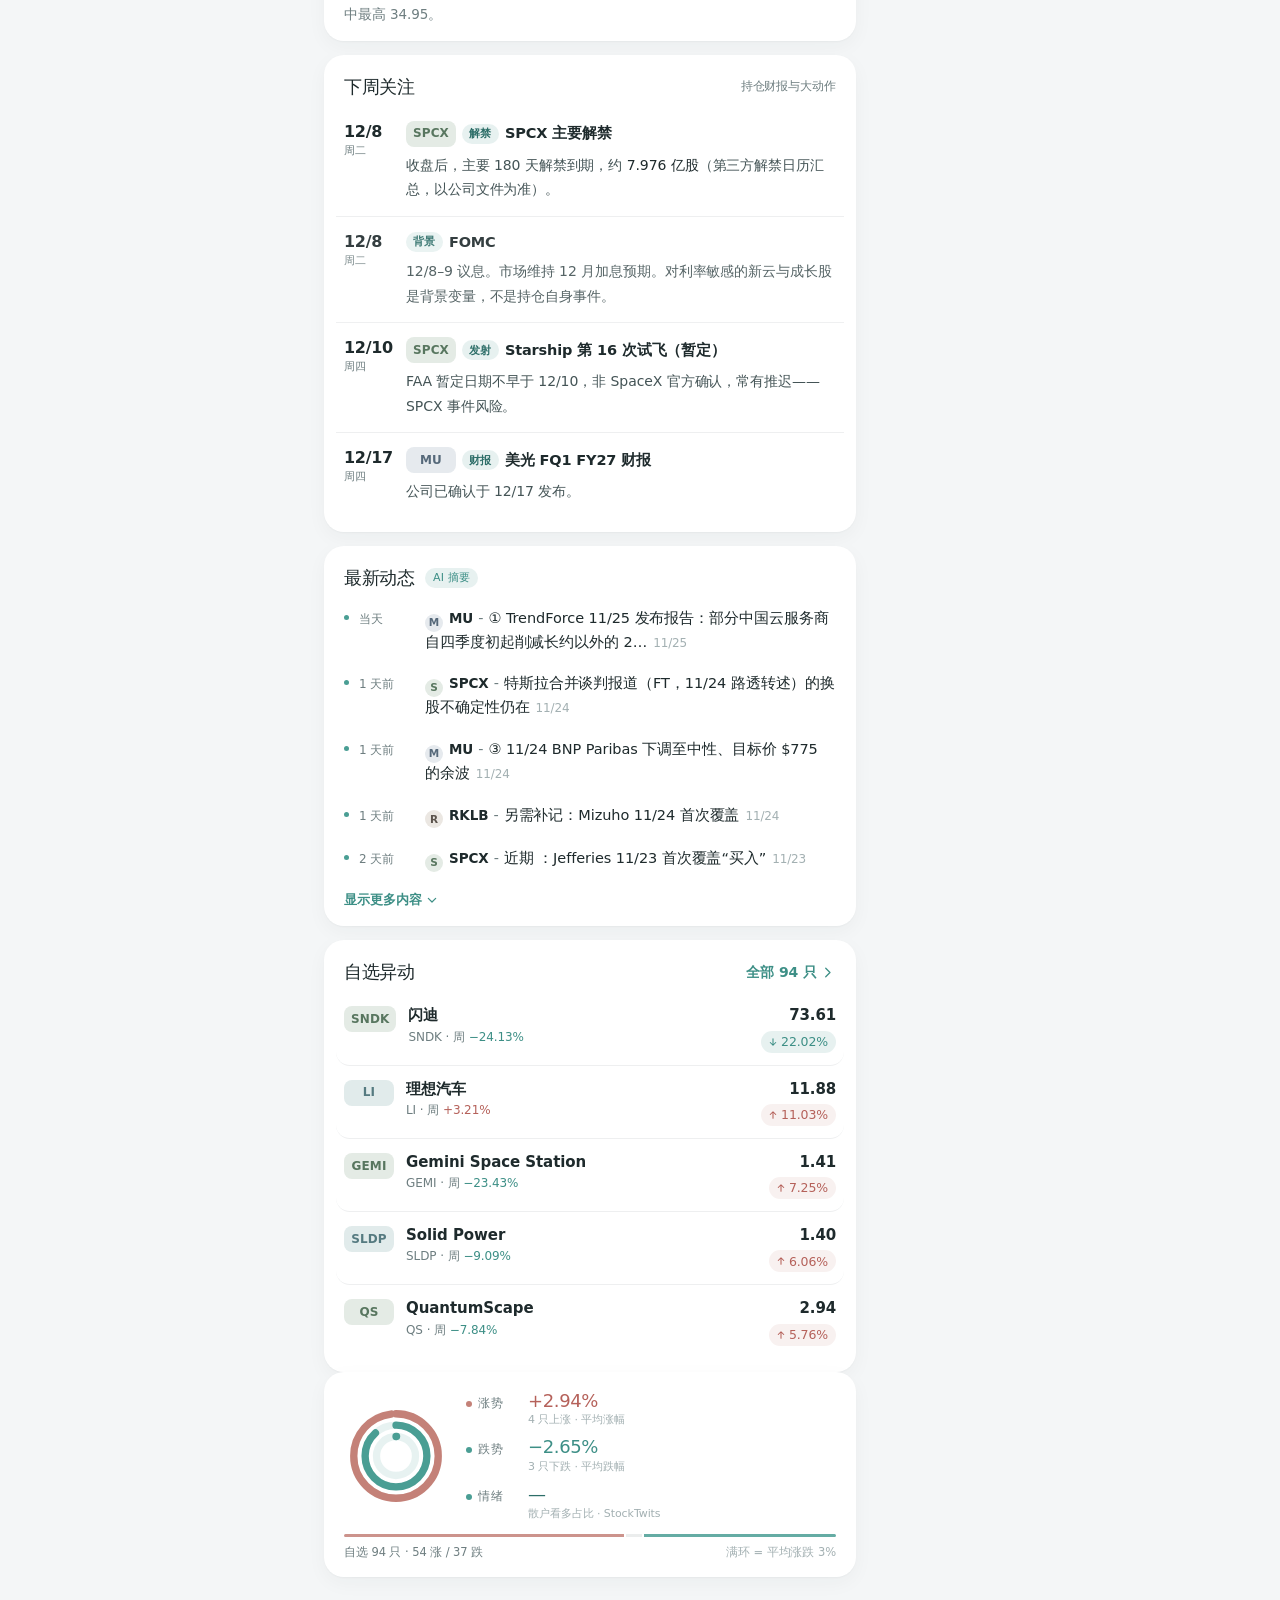
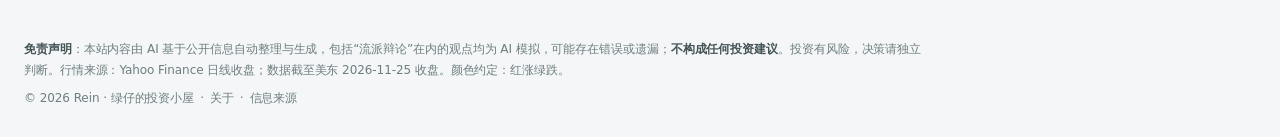
==== commit f1fe724e: "feat: Apple-style holdings list, industry overview, holdings agenda Put the seven focus names first " ====
--- a/index.html
+++ b/index.html
@@ -16,13 +16,15 @@
 <meta property="og:description" content="每天早上，用中文读懂美股为什么涨跌 · AI 多流派辩论">
 <meta property="og:image" content="icons/og.png">
 <link rel="manifest" href="manifest.webmanifest">
-<link rel="icon" href="icons/favicon-32.png" sizes="32x32">
-<link rel="apple-touch-icon" href="icons/apple-touch-icon.png">
-<link rel="stylesheet" href="assets/app.css?v=fresh1">
+<link rel="icon" href="icons/favicon.ico?v=20261127" sizes="any">
+<link rel="icon" href="icons/favicon.svg?v=20261127" type="image/svg+xml">
+<link rel="icon" href="icons/favicon-32.png?v=20261127" sizes="32x32">
+<link rel="apple-touch-icon" href="icons/apple-touch-icon.png?v=20261127">
+<link rel="stylesheet" href="assets/app.css?v=holdings1">
 </head>
 <body>
 <main id="app" aria-live="polite"></main>
 <noscript><p style="padding:24px;color:#6e7e80">请启用 JavaScript 以查看绿仔的投资小屋。</p></noscript>
-<script src="assets/app.js?v=fresh1" defer></script>
+<script src="assets/app.js?v=holdings1" defer></script>
 </body>
 </html>
--- a/assets/app.css
+++ b/assets/app.css
@@ -48,8 +48,8 @@
 .card{background:var(--card);border-radius:var(--r-lg);box-shadow:var(--sh-card)}
 
 /* press: quick shrink, spring back */
-.press,.frow,.wrow,.lrow,.sg,.xchip,.chip,.tabs a,.tonal,.icard,.news-row,.pager a,.heat .h,.srow,.ib,.dsel,.send,.acc summary,.tlink,.more,.ce{transition:transform .5s var(--spring),background-color .2s,box-shadow .25s,opacity .2s}
-.press:active,.frow:active,.wrow:active,.lrow:active,.sg:active,.xchip:active,.chip:active,.tabs a:active,.tonal:active,.icard:active,.news-row:active,.pager a:active,.heat .h:active,.srow:active,.ib:active,.dsel:active,.send:active,.tlink:active,.ce:active{transform:scale(.97);transition:transform .12s ease-out}
+.press,.frow,.wrow,.lrow,.arow,.ag-row,.sg,.xchip,.chip,.tabs a,.tonal,.icard,.news-row,.pager a,.heat .h,.srow,.ib,.dsel,.send,.acc summary,.tlink,.more,.ce{transition:transform .5s var(--spring),background-color .2s,box-shadow .25s,opacity .2s}
+.press:active,.frow:active,.wrow:active,.lrow:active,.arow:active,.ag-row:active,.sg:active,.xchip:active,.chip:active,.tabs a:active,.tonal:active,.icard:active,.news-row:active,.pager a:active,.heat .h:active,.srow:active,.ib:active,.dsel:active,.send:active,.tlink:active,.ce:active{transform:scale(.97);transition:transform .12s ease-out}
 .acc summary:active{transform:scale(.99);transition:transform .12s ease-out}
 
 /* ---------- wordmark drafts (?logo=a|b|c) ---------- */
@@ -600,11 +600,73 @@
 @keyframes fi{from{opacity:0;transform:translateY(8px)}}
 [hidden]{display:none!important}
 
+
+/* ---------- Apple-style holdings / market list ---------- */
+.only-nl{display:none}
+.take{font-size:15.5px;line-height:1.7;color:var(--tx2);margin:2px 0 16px;max-width:40em}
+.board{padding:4px 6px 10px;margin-bottom:14px}
+.alist + .alist{border-top:.5px solid var(--line);margin-top:2px;padding-top:4px}
+.al-h{display:flex;align-items:baseline;justify-content:space-between;padding:12px 12px 2px}
+.al-h h3{font-size:13px;font-weight:600;letter-spacing:.06em;color:var(--tx3)}
+.al-h .faint{font-size:12px}
+.arow{display:flex;align-items:center;gap:12px;padding:11px 12px;min-height:64px;border-bottom:.5px solid var(--line2);color:var(--tx)}
+.alist .arow:last-child{border-bottom:0}
+.arow:hover{background:var(--fill2);border-radius:14px}
+.arow.on{background:var(--blue-bg);border-radius:14px}
+.arow.static{cursor:default}
+.ar-l{flex:1;min-width:0;display:flex;flex-direction:column;gap:2px}
+.ar-l b{font-weight:600;font-size:17px;letter-spacing:-.02em;line-height:1.15;white-space:nowrap;overflow:hidden;text-overflow:ellipsis}
+.ar-l span{font-size:12.5px;color:var(--tx3);letter-spacing:.01em;white-space:nowrap;overflow:hidden;text-overflow:ellipsis}
+.ar-sp{width:80px;height:32px;flex:none}
+.ar-r{display:flex;flex-direction:column;align-items:flex-end;gap:5px;min-width:88px}
+.ar-r b{font-weight:500;font-size:17px;letter-spacing:-.02em;line-height:1.15;font-variant-numeric:tabular-nums}
+.alist.compact{padding:2px 0 6px}
+.alist.compact .al-h{padding:10px 4px 2px}
+.alist.compact .arow{min-height:52px;padding:8px 6px;gap:8px}
+.alist.compact .ar-l b{font-size:14px}
+.alist.compact .ar-l span{font-size:11.5px}
+.alist.compact .ar-sp{width:48px;height:22px}
+.alist.compact .ar-r{min-width:76px;gap:3px}
+.alist.compact .ar-r b{font-size:14px}
+.alist.compact .pill{height:20px;font-size:11.5px;padding:0 7px 0 5px;border-radius:10px}
+.col-l .alist + .alist{margin-top:6px}
+
+/* industry overview */
+.indus .shr{margin-bottom:4px}
+.ig-list{display:flex;flex-direction:column;gap:4px;margin-top:4px}
+.ig{padding:14px 0 18px;border-bottom:.5px solid var(--line2)}
+.ig:last-child{border-bottom:0;padding-bottom:8px}
+.ig-h{display:flex;align-items:baseline;justify-content:space-between;gap:12px;flex-wrap:wrap;margin-bottom:12px}
+.ig-h h3{font-size:16.5px;font-weight:600;letter-spacing:-.015em;line-height:1.3}
+.ig-tks{display:flex;gap:6px;flex-wrap:wrap}
+.ig-tk{display:inline-flex;align-items:center;height:22px;padding:0 8px;border-radius:11px;background:var(--fill2);color:var(--tx2);font-size:12px;font-weight:600}
+.ig-tk:hover{background:var(--fill);color:var(--tx)}
+.ig-b p{font-size:14.5px;line-height:1.85;color:var(--tx2);margin:0}
+.ig-b p + p{margin-top:14px}
+.ig-bg{margin-top:8px;padding-top:16px;border-top:.5px solid var(--line2);font-size:13.5px;line-height:1.8;color:var(--tx3)}
+
+/* holdings agenda */
+.agenda{display:flex;flex-direction:column;margin:6px -8px 0}
+.ag-row{display:flex;gap:14px;align-items:flex-start;padding:14px 8px;border-bottom:.5px solid var(--line2);color:var(--tx)}
+.ag-row:last-child{border-bottom:0}
+.ag-row:hover{background:var(--fill2);border-radius:14px}
+.ag-row.bg{opacity:.9}
+.ag-d{width:48px;flex:none;display:flex;flex-direction:column;align-items:flex-start;gap:1px;padding-top:1px}
+.ag-d b{font-size:16px;font-weight:600;letter-spacing:-.02em;font-variant-numeric:tabular-nums;line-height:1.2}
+.ag-d span{font-size:11px;color:var(--tx3)}
+.ag-b{flex:1;min-width:0}
+.ag-m{display:flex;align-items:center;gap:6px;flex-wrap:wrap;margin-bottom:6px}
+.ag-k{font-size:11px;font-weight:600;letter-spacing:.04em;color:var(--blue-tx);background:var(--blue-bg);height:20px;padding:0 7px;border-radius:10px;display:inline-flex;align-items:center}
+.ag-t{font-size:14.5px;font-weight:600;letter-spacing:-.01em}
+.ag-b p{font-size:14px;line-height:1.75;color:var(--tx2)}
+.ag-empty{color:var(--tx3);font-size:14.5px;line-height:1.75;padding:10px 0 6px}
+
 /* ---------- responsive ---------- */
 @media (max-width:1279px){
   .ab{grid-template-columns:240px minmax(0,1fr) auto}
   .layout{grid-template-columns:minmax(0,1fr) 340px}
   .col-l{display:none}
+  .only-nl{display:block}
 }
 @media (max-width:1100px){ .hero-grid{grid-template-columns:1fr} }
 @media (max-width:959px){
@@ -667,6 +729,13 @@
   .icnext{display:none}
   .sec{padding:14px 14px 10px;margin-top:12px;border-radius:var(--r-xl)}
   .sh{font-size:17px}
+  .take{font-size:15px;line-height:1.7;margin:0 0 12px}
+  .board{padding:2px 4px 8px;margin-bottom:12px;border-radius:var(--r-xl)}
+  .arow{padding:12px 10px;min-height:62px}
+  .ar-l b,.ar-r b{font-size:16.5px}
+  .ig{padding:12px 0 16px}
+  .ig-b p{font-size:14.5px;line-height:1.85}
+  .ig-b p + p{margin-top:12px}
   .ab-body{padding-right:0}
   .acc summary{min-height:56px;flex-wrap:wrap;row-gap:4px}
   .acc summary .at{flex:1 1 calc(100% - 50px)}
@@ -685,6 +754,6 @@
   .ab-hero{padding:18px}
   .ab-hero h1{font-size:25px}
 }
-@media (max-width:380px){ .fsp{display:none} .tkb{min-width:50px} }
+@media (max-width:380px){ .fsp,.ar-sp{display:none} .tkb{min-width:50px} }
 @media (hover:none){ .tabs a:hover,.chip:hover{background:var(--card)} .tabs a.on:hover,.chip.on:hover{background:var(--blue-bg)} }
 @media (prefers-reduced-motion:reduce){ *,*::before,*::after{animation:none!important;transition:none!important} }
